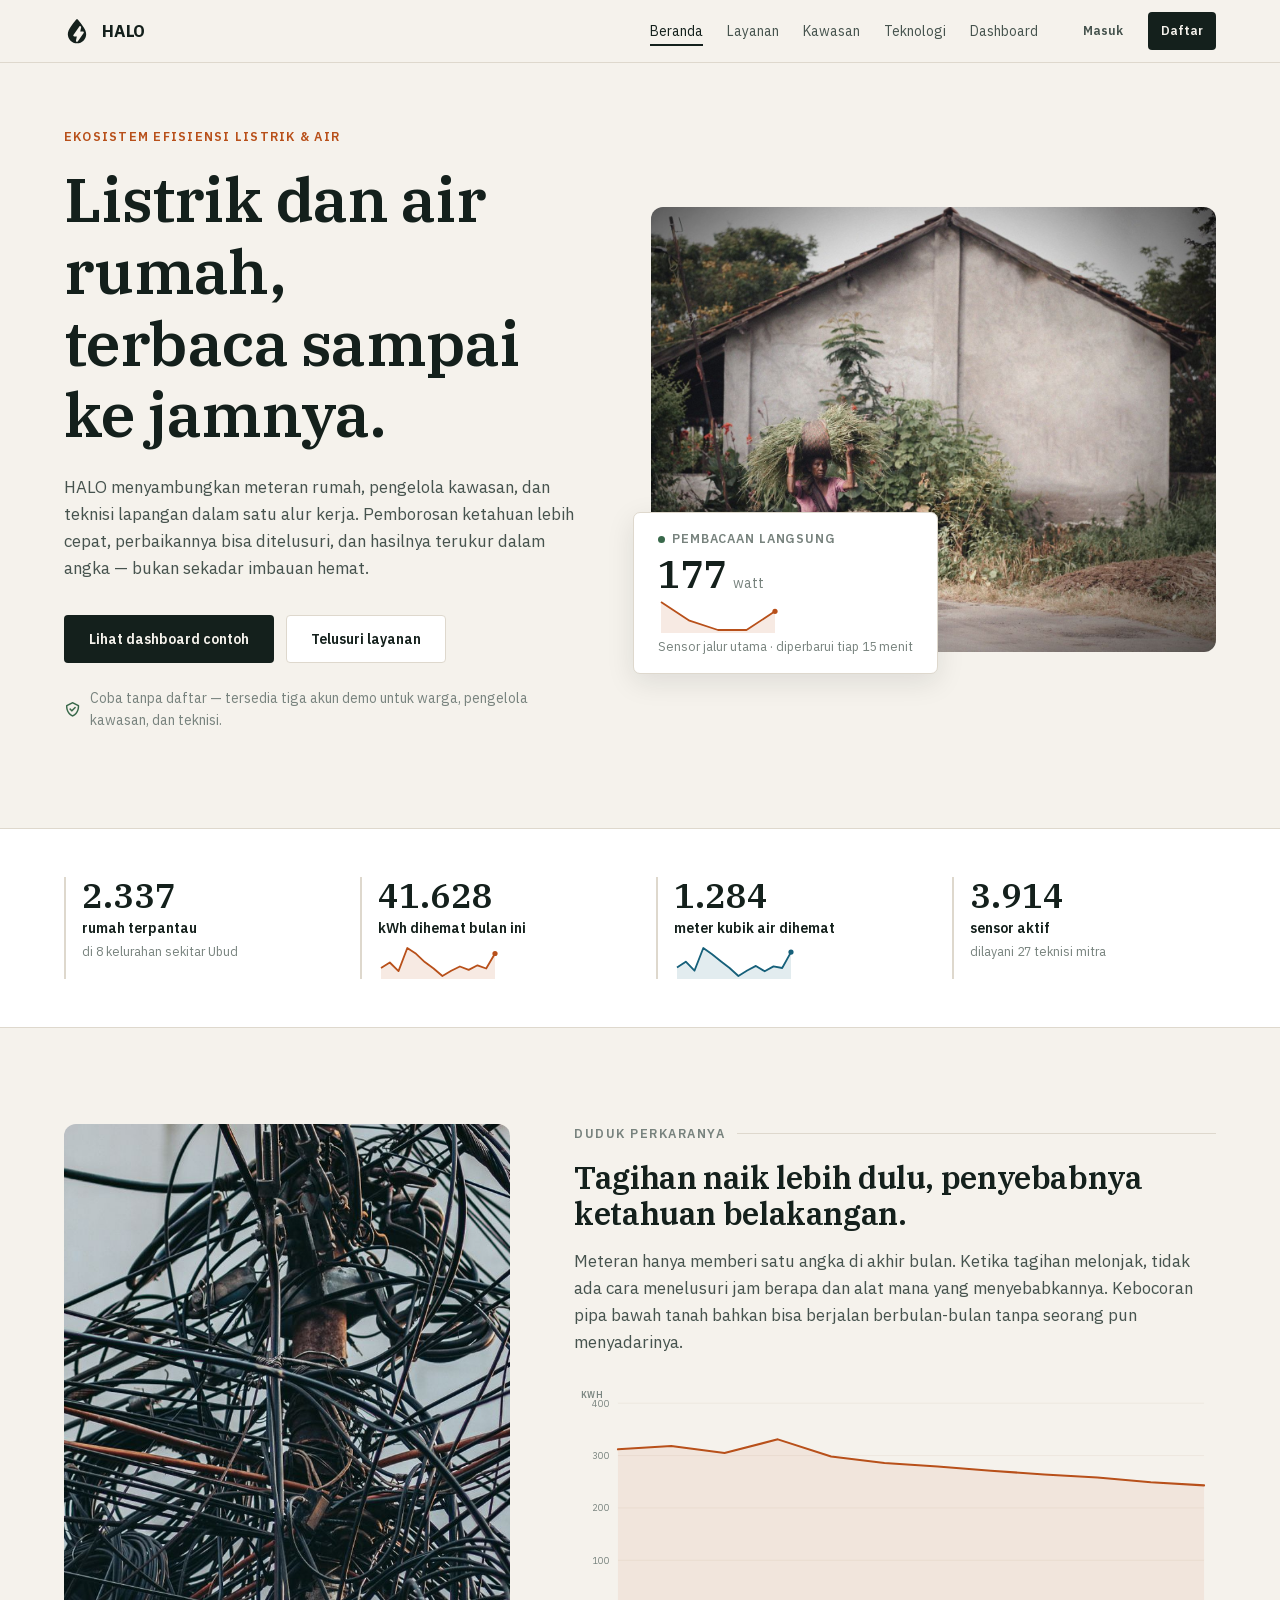
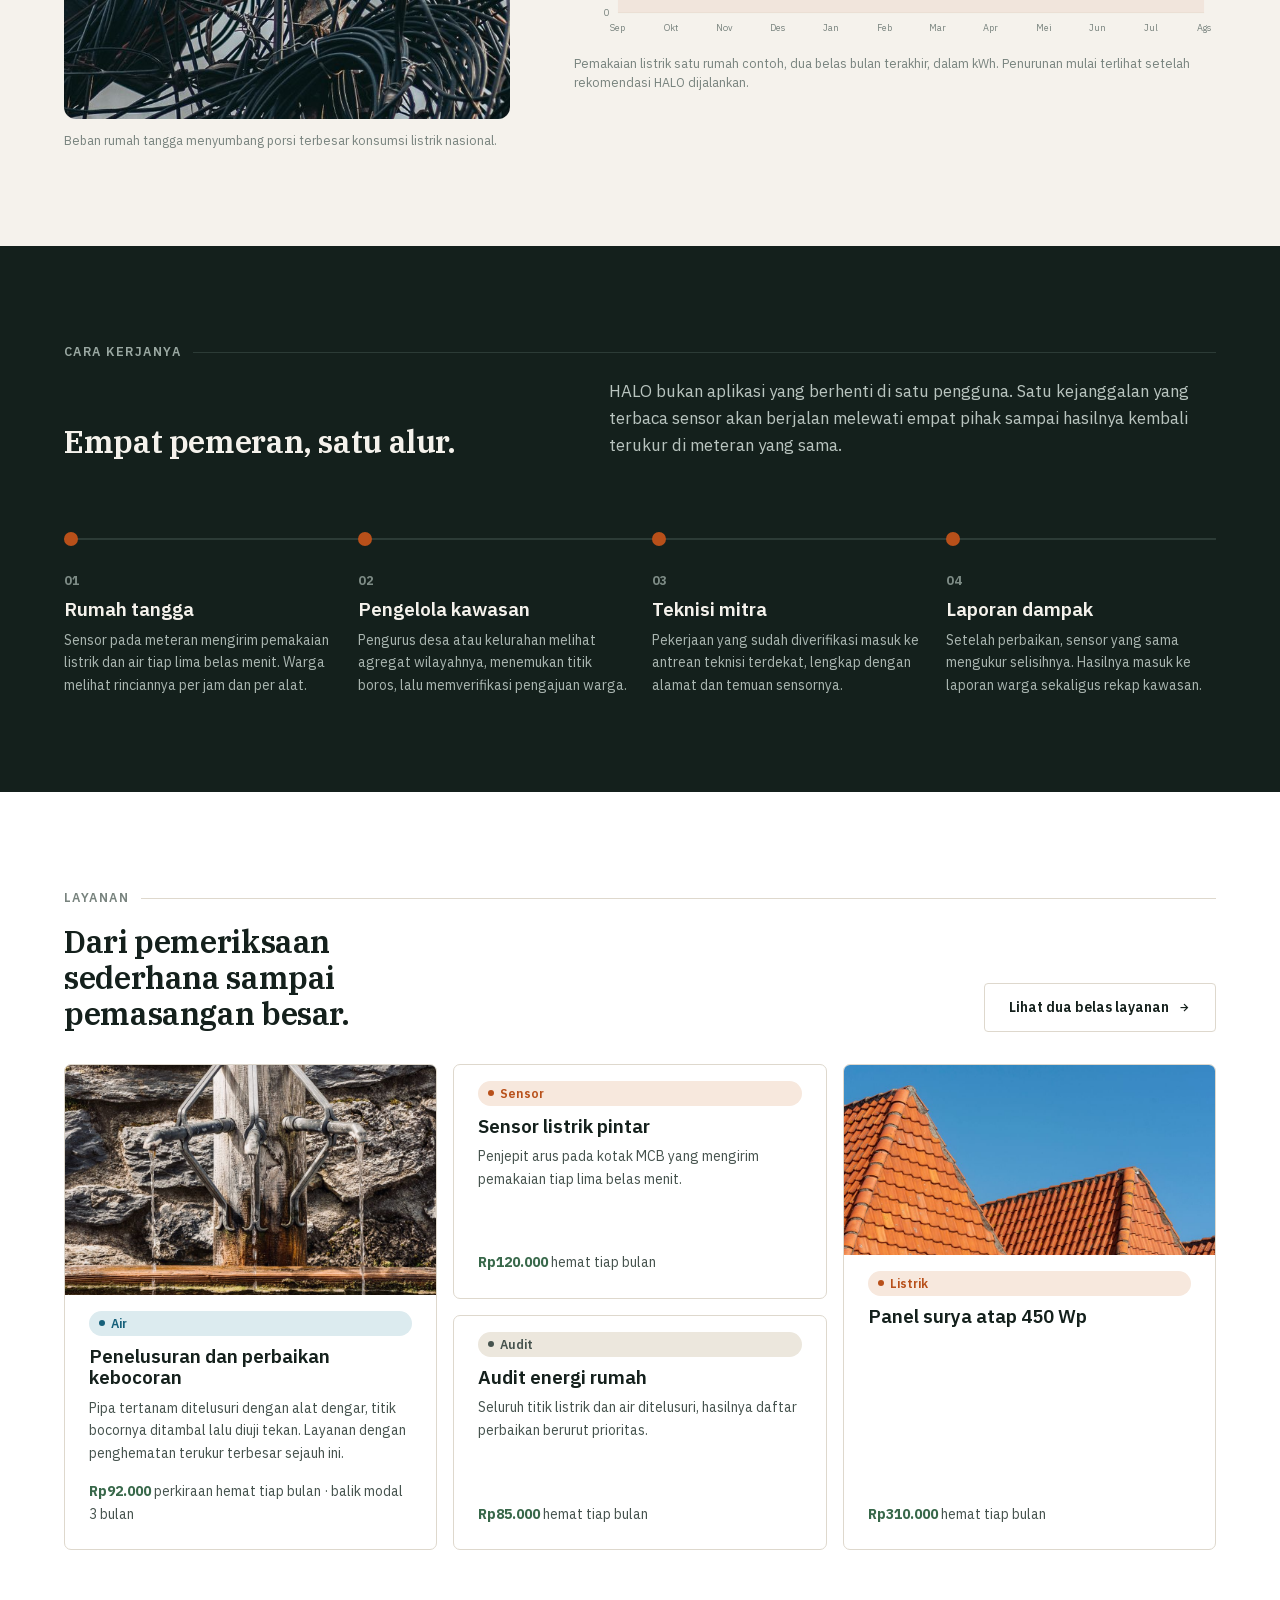
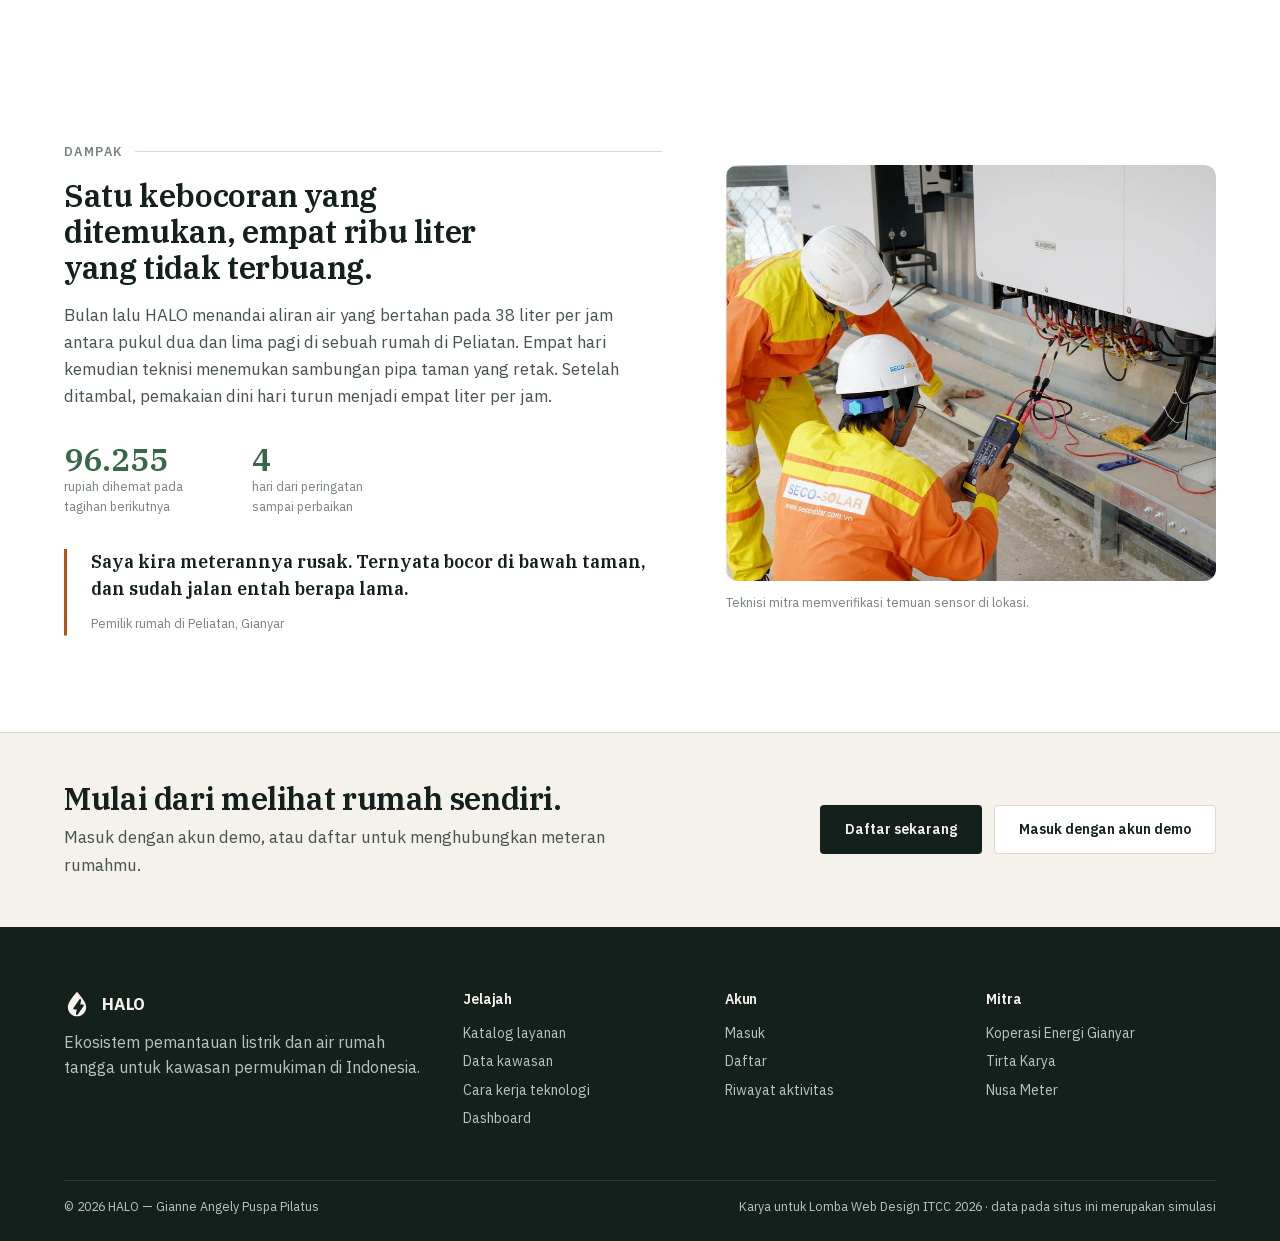
==== WD_MAHASISWA_Gianne Angely Puspa Pilatus_ITCC 2026/Gianne Angely Puspa Pilatus_Website/index.html @ 9132001e "HALO — situs lomba Web Design ITCC 2026 Delapan halaman: beranda, masuk/daftar, katalog layanan, det" ====
<!DOCTYPE html>
<html lang="id" class="tanpa-js">
<head>
<meta charset="UTF-8">
<meta name="viewport" content="width=device-width, initial-scale=1">
<title>HALO — Pemantauan listrik dan air rumah tangga</title>
<meta name="description" content="HALO menghubungkan meteran rumah, pengelola kawasan, dan teknisi lapangan dalam satu alur agar pemborosan listrik dan air ketahuan lebih cepat.">
<link rel="icon" href="assets/ill/favicon.svg" type="image/svg+xml">
<link rel="stylesheet" href="lib/boxicons/css/boxicons.min.css">
<link rel="stylesheet" href="css/style.css">
<link rel="stylesheet" href="css/beranda.css">
</head>
<body data-dalam="akar">

<div id="muat" aria-hidden="true">
  <svg viewBox="0 0 32 32" fill="none">
    <path class="garis" stroke="#14201c" stroke-width="1.4" fill="none"
      d="M16 1.6c.5 0 .9.2 1.2.6 2.3 2.8 4.8 5.9 6.7 8.9 1.9 2.9 3.4 6 3.4 8.9 0 6.2-5.1 11.2-11.3 11.2S4.7 26.2 4.7 20c0-2.9 1.5-6 3.4-8.9 1.9-3 4.4-6.1 6.7-8.9.3-.4.7-.6 1.2-.6Z"/>
  </svg>
</div>

<a class="lewati" href="#isi">Lompat ke isi</a>

<header class="bilah">
  <div class="wrap bilah-isi">
    <a class="merek" href="index.html">
      <svg viewBox="0 0 32 32" fill="none" aria-hidden="true"><path fill="currentColor" fill-rule="evenodd" clip-rule="evenodd" d="M16 1.6c.5 0 .9.2 1.2.6 2.3 2.8 4.8 5.9 6.7 8.9 1.9 2.9 3.4 6 3.4 8.9 0 6.2-5.1 11.2-11.3 11.2S4.7 26.2 4.7 20c0-2.9 1.5-6 3.4-8.9 1.9-3 4.4-6.1 6.7-8.9.3-.4.7-.6 1.2-.6Zm2.9 8.9-7.3 10.4c-.3.4-.3.9 0 1.3.2.4.6.6 1.1.6h3.1l-1.1 5.1c-.1.6.2 1.2.8 1.4.5.2 1.1 0 1.4-.5l7.3-10.4c.3-.4.3-.9 0-1.3-.2-.4-.6-.6-1.1-.6h-3.1l1.1-5.1c.1-.6-.2-1.2-.8-1.4-.5-.2-1.1 0-1.4.5Z"/></svg>
      HALO
    </a>
    <nav class="menu" id="menu" aria-label="Menu utama">
      <a href="index.html">Beranda</a>
      <a href="pages/layanan.html">Layanan</a>
      <a href="pages/kawasan.html">Kawasan</a>
      <a href="pages/teknologi.html">Teknologi</a>
      <a href="pages/dashboard.html">Dashboard</a>
    </nav>
    <div class="bilah-aksi" id="bilahAksi"></div>
    <button class="bilah-tombol" id="bilahTombol" aria-label="Buka menu" aria-expanded="false" aria-controls="menu"><i class="bx bx-menu"></i></button>
  </div>
</header>

<main id="isi">

  <!-- ============ Bagian pembuka ============ -->
  <section class="hero">
    <div class="wrap hero-kisi">
      <div class="hero-teks">
        <p class="hero-tanda">Ekosistem efisiensi listrik &amp; air</p>
        <h1>Listrik dan air rumah,<br>terbaca sampai ke jamnya.</h1>
        <p class="pengantar">
          HALO menyambungkan meteran rumah, pengelola kawasan, dan teknisi lapangan
          dalam satu alur kerja. Pemborosan ketahuan lebih cepat, perbaikannya bisa
          ditelusuri, dan hasilnya terukur dalam angka — bukan sekadar imbauan hemat.
        </p>
        <div class="hero-tombol">
          <a class="btn btn-utama" href="pages/dashboard.html">Lihat dashboard contoh</a>
          <a class="btn btn-garis" href="pages/layanan.html">Telusuri layanan</a>
        </div>
        <p class="hero-catatan">
          <i class="bx bx-check-shield"></i>
          Coba tanpa daftar — tersedia tiga akun demo untuk warga, pengelola kawasan, dan teknisi.
        </p>
      </div>

      <figure class="hero-gambar">
        <img src="assets/img/rumah-warga.jpg" width="1600" height="1100"
             alt="Seorang warga berjalan membawa rumput di depan rumah di pedesaan Indonesia">
        <figcaption class="meteran" id="kartuMeteran">
          <span class="meteran-tanda"><span class="titik"></span> Pembacaan langsung</span>
          <p class="meteran-angka"><strong id="wattKini">0</strong><span>watt</span></p>
          <div class="meteran-kilau" id="kilauMeteran"></div>
          <p class="meteran-kaki">Sensor jalur utama · diperbarui tiap 15 menit</p>
        </figcaption>
      </figure>
    </div>
  </section>

  <!-- ============ Angka ringkas platform ============ -->
  <section class="bagian-rapat putih angka-jalur">
    <div class="wrap">
      <ul class="angka-kisi" data-urut>
        <li>
          <p class="angka-besar tnum" data-hitung="2337">0</p>
          <p class="angka-nama">rumah terpantau</p>
          <p class="angka-sub">di 8 kelurahan sekitar Ubud</p>
        </li>
        <li>
          <p class="angka-besar tnum" data-hitung="41628">0</p>
          <p class="angka-nama">kWh dihemat bulan ini</p>
          <div class="angka-kilau" data-kilau="listrik"></div>
        </li>
        <li>
          <p class="angka-besar tnum" data-hitung="1284">0</p>
          <p class="angka-nama">meter kubik air dihemat</p>
          <div class="angka-kilau" data-kilau="air"></div>
        </li>
        <li>
          <p class="angka-besar tnum" data-hitung="3914">0</p>
          <p class="angka-nama">sensor aktif</p>
          <p class="angka-sub">dilayani 27 teknisi mitra</p>
        </li>
      </ul>
    </div>
  </section>

  <!-- ============ Duduk perkaranya ============ -->
  <section class="bagian" id="masalah">
    <div class="wrap masalah-kisi">
      <figure class="masalah-gambar" data-muncul="kiri">
        <img src="assets/img/kabel-listrik.jpg" width="1400" height="900"
             alt="Jalinan kabel listrik yang padat di atas jalan permukiman">
        <figcaption>Beban rumah tangga menyumbang porsi terbesar konsumsi listrik nasional.</figcaption>
      </figure>
      <div data-muncul="naik">
        <p class="judul-kecil">Duduk perkaranya</p>
        <h2>Tagihan naik lebih dulu, penyebabnya ketahuan belakangan.</h2>
        <p class="pengantar">
          Meteran hanya memberi satu angka di akhir bulan. Ketika tagihan melonjak,
          tidak ada cara menelusuri jam berapa dan alat mana yang menyebabkannya.
          Kebocoran pipa bawah tanah bahkan bisa berjalan berbulan-bulan tanpa
          seorang pun menyadarinya.
        </p>
        <div class="gr-wadah masalah-grafik">
          <div id="grafikBulanan"></div>
        </div>
        <p class="gr-keterangan">
          Pemakaian listrik satu rumah contoh, dua belas bulan terakhir, dalam kWh.
          Penurunan mulai terlihat setelah rekomendasi HALO dijalankan.
        </p>
      </div>
    </div>
  </section>

  <!-- ============ Alur empat pemeran ============ -->
  <section class="bagian gelap" id="alur">
    <div class="wrap">
      <p class="judul-kecil">Cara kerjanya</p>
      <div class="alur-kepala">
        <h2>Empat pemeran, satu alur.</h2>
        <p class="pengantar">
          HALO bukan aplikasi yang berhenti di satu pengguna. Satu kejanggalan yang
          terbaca sensor akan berjalan melewati empat pihak sampai hasilnya kembali
          terukur di meteran yang sama.
        </p>
      </div>
      <div class="alur-panggung" id="alurPanggung">
        <ol class="alur-daftar">
          <li data-alur="1">
            <span class="alur-nomor">01</span>
            <h3>Rumah tangga</h3>
            <p>Sensor pada meteran mengirim pemakaian listrik dan air tiap lima belas menit. Warga melihat rinciannya per jam dan per alat.</p>
          </li>
          <li data-alur="2">
            <span class="alur-nomor">02</span>
            <h3>Pengelola kawasan</h3>
            <p>Pengurus desa atau kelurahan melihat agregat wilayahnya, menemukan titik boros, lalu memverifikasi pengajuan warga.</p>
          </li>
          <li data-alur="3">
            <span class="alur-nomor">03</span>
            <h3>Teknisi mitra</h3>
            <p>Pekerjaan yang sudah diverifikasi masuk ke antrean teknisi terdekat, lengkap dengan alamat dan temuan sensornya.</p>
          </li>
          <li data-alur="4">
            <span class="alur-nomor">04</span>
            <h3>Laporan dampak</h3>
            <p>Setelah perbaikan, sensor yang sama mengukur selisihnya. Hasilnya masuk ke laporan warga sekaligus rekap kawasan.</p>
          </li>
        </ol>
      </div>
    </div>
  </section>

  <!-- ============ Layanan pilihan ============ -->
  <section class="bagian putih" id="layanan">
    <div class="wrap">
      <p class="judul-kecil">Layanan</p>
      <div class="layanan-kepala">
        <h2>Dari pemeriksaan sederhana sampai pemasangan besar.</h2>
        <a class="btn btn-garis" href="pages/layanan.html">Lihat dua belas layanan <i class="bx bx-right-arrow-alt"></i></a>
      </div>
      <div class="unggulan">

        <a class="ung ung-besar kartu-klik" href="pages/detail-layanan.html?id=kebocoran">
          <img src="assets/img/pipa-air.jpg" width="1000" height="750" alt="Sambungan pipa air tua di luar bangunan">
          <div class="ung-isi">
            <span class="pil pil-air">Air</span>
            <h3>Penelusuran dan perbaikan kebocoran</h3>
            <p>Pipa tertanam ditelusuri dengan alat dengar, titik bocornya ditambal lalu diuji tekan. Layanan dengan penghematan terukur terbesar sejauh ini.</p>
            <p class="ung-angka"><strong>Rp92.000</strong> perkiraan hemat tiap bulan · balik modal 3 bulan</p>
          </div>
        </a>

        <a class="ung kartu-klik" href="pages/detail-layanan.html?id=sensor-listrik">
          <div class="ung-isi">
            <span class="pil pil-listrik">Sensor</span>
            <h3>Sensor listrik pintar</h3>
            <p>Penjepit arus pada kotak MCB yang mengirim pemakaian tiap lima belas menit.</p>
            <p class="ung-angka"><strong>Rp120.000</strong> hemat tiap bulan</p>
          </div>
        </a>

        <a class="ung ung-gambar kartu-klik" href="pages/detail-layanan.html?id=surya-450">
          <img src="assets/img/panel-surya-atap.jpg" width="1000" height="750" alt="Panel surya terpasang di atap genteng rumah">
          <div class="ung-isi">
            <span class="pil pil-listrik">Listrik</span>
            <h3>Panel surya atap 450 Wp</h3>
            <p class="ung-angka"><strong>Rp310.000</strong> hemat tiap bulan</p>
          </div>
        </a>

        <a class="ung kartu-klik" href="pages/detail-layanan.html?id=audit-rumah">
          <div class="ung-isi">
            <span class="pil pil-netral">Audit</span>
            <h3>Audit energi rumah</h3>
            <p>Seluruh titik listrik dan air ditelusuri, hasilnya daftar perbaikan berurut prioritas.</p>
            <p class="ung-angka"><strong>Rp85.000</strong> hemat tiap bulan</p>
          </div>
        </a>

      </div>
    </div>
  </section>

  <!-- ============ Dampak nyata ============ -->
  <section class="bagian bukti">
    <div class="wrap bukti-kisi">
      <div data-muncul="naik">
        <p class="judul-kecil">Dampak</p>
        <h2>Satu kebocoran yang ditemukan, empat ribu liter yang tidak terbuang.</h2>
        <p class="pengantar">
          Bulan lalu HALO menandai aliran air yang bertahan pada 38 liter per jam
          antara pukul dua dan lima pagi di sebuah rumah di Peliatan. Empat hari
          kemudian teknisi menemukan sambungan pipa taman yang retak. Setelah ditambal,
          pemakaian dini hari turun menjadi empat liter per jam.
        </p>
        <ul class="bukti-angka">
          <li><strong class="tnum" data-hitung="97400" data-akhiran="">0</strong><span>rupiah dihemat pada tagihan berikutnya</span></li>
          <li><strong class="tnum" data-hitung="4">0</strong><span>hari dari peringatan sampai perbaikan</span></li>
        </ul>
        <blockquote class="kutipan">
          <p>Saya kira meterannya rusak. Ternyata bocor di bawah taman, dan sudah jalan entah berapa lama.</p>
          <cite>Pemilik rumah di Peliatan, Gianyar</cite>
        </blockquote>
      </div>
      <figure class="bukti-gambar" data-muncul="kanan">
        <img src="assets/img/teknisi-lapangan.jpg" width="1200" height="800"
             alt="Dua teknisi berseragam keselamatan memeriksa panel peralatan di lapangan">
        <figcaption>Teknisi mitra memverifikasi temuan sensor di lokasi.</figcaption>
      </figure>
    </div>
  </section>

  <!-- ============ Ajakan penutup ============ -->
  <section class="bagian-rapat tutup">
    <div class="wrap tutup-kisi">
      <div>
        <h2>Mulai dari melihat rumah sendiri.</h2>
        <p class="pengantar">Masuk dengan akun demo, atau daftar untuk menghubungkan meteran rumahmu.</p>
      </div>
      <div class="tutup-tombol">
        <a class="btn btn-utama" href="pages/masuk.html?tab=daftar">Daftar sekarang</a>
        <a class="btn btn-garis" href="pages/masuk.html">Masuk dengan akun demo</a>
      </div>
    </div>
  </section>

</main>

<footer class="kaki">
  <div class="wrap">
    <div class="kaki-kisi">
      <div>
        <div class="merek">
          <svg viewBox="0 0 32 32" fill="none" aria-hidden="true"><path fill="currentColor" fill-rule="evenodd" clip-rule="evenodd" d="M16 1.6c.5 0 .9.2 1.2.6 2.3 2.8 4.8 5.9 6.7 8.9 1.9 2.9 3.4 6 3.4 8.9 0 6.2-5.1 11.2-11.3 11.2S4.7 26.2 4.7 20c0-2.9 1.5-6 3.4-8.9 1.9-3 4.4-6.1 6.7-8.9.3-.4.7-.6 1.2-.6Zm2.9 8.9-7.3 10.4c-.3.4-.3.9 0 1.3.2.4.6.6 1.1.6h3.1l-1.1 5.1c-.1.6.2 1.2.8 1.4.5.2 1.1 0 1.4-.5l7.3-10.4c.3-.4.3-.9 0-1.3-.2-.4-.6-.6-1.1-.6h-3.1l1.1-5.1c.1-.6-.2-1.2-.8-1.4-.5-.2-1.1 0-1.4.5Z"/></svg>
          HALO
        </div>
        <p>Ekosistem pemantauan listrik dan air rumah tangga untuk kawasan permukiman di Indonesia.</p>
      </div>
      <div>
        <h4>Jelajah</h4>
        <a href="pages/layanan.html">Katalog layanan</a>
        <a href="pages/kawasan.html">Data kawasan</a>
        <a href="pages/teknologi.html">Cara kerja teknologi</a>
        <a href="pages/dashboard.html">Dashboard</a>
      </div>
      <div>
        <h4>Akun</h4>
        <a href="pages/masuk.html">Masuk</a>
        <a href="pages/masuk.html?tab=daftar">Daftar</a>
        <a href="pages/riwayat.html">Riwayat aktivitas</a>
      </div>
      <div>
        <h4>Mitra</h4>
        <a href="pages/layanan.html">Koperasi Energi Gianyar</a>
        <a href="pages/layanan.html">Tirta Karya</a>
        <a href="pages/layanan.html">Nusa Meter</a>
      </div>
    </div>
    <div class="kaki-bawah">
      <span>&copy; <span data-tahun>2026</span> HALO — Gianne Angely Puspa Pilatus</span>
      <span>Karya untuk Lomba Web Design ITCC 2026 · data pada situs ini merupakan simulasi</span>
    </div>
  </div>
</footer>

<script src="js/data.js"></script>
<script src="js/app.js"></script>
<script src="js/grafik.js"></script>
<script src="js/beranda.js"></script>
</body>
</html>
---- WD_MAHASISWA_Gianne Angely Puspa Pilatus_ITCC 2026/Gianne Angely Puspa Pilatus_Website/css/style.css ----
/* ============================================================
   HALO — Sistem desain inti
   Dipakai di semua halaman. Berkas CSS lain hanya menambah
   gaya khusus halamannya masing-masing.
   ============================================================ */

/* ---------- Huruf (disimpan lokal, tanpa CDN) ---------- */
@font-face {
  font-family: 'Plex Sans';
  src: url('../assets/fonts/IBMPlexSans-var.woff2') format('woff2');
  font-weight: 100 700;
  font-display: swap;
}
@font-face {
  font-family: 'Plex Serif';
  src: url('../assets/fonts/IBMPlexSerif-600.woff2') format('woff2');
  font-weight: 600;
  font-display: swap;
}

/* ---------- Nilai dasar ---------- */
:root {
  /* Warna. Semuanya datar — tidak ada gradasi di mana pun. */
  --ink:       #14201c;
  --ink-2:     #46534e;
  --ink-3:     #78837e;
  --paper:     #f5f2ec;
  --surface:   #ffffff;
  --line:      #ded8cd;
  --line-2:    #ece7dd;

  --listrik:   #b8501a;   /* oranye bakar — untuk listrik */
  --listrik-lo:#f7e8dd;
  --air:       #16607a;   /* biru laut dalam — untuk air */
  --air-lo:    #dcebef;
  --hemat:     #38684a;   /* hijau lumut — untuk penghematan */
  --hemat-lo:  #e2ebe3;
  --waspada:   #9d3419;   /* merah bata — untuk peringatan */
  --waspada-lo:#f8e3dd;

  /* Ukuran huruf, ikut lebar layar */
  --fs-display: clamp(2.35rem, 1.4rem + 3.4vw, 3.9rem);
  --fs-h1:      clamp(1.85rem, 1.3rem + 2.1vw, 2.75rem);
  --fs-h2:      clamp(1.4rem, 1.15rem + 1.1vw, 1.95rem);
  --fs-h3:      1.18rem;
  --fs-body:    1rem;
  --fs-sm:      0.875rem;
  --fs-xs:      0.78rem;

  /* Jarak, kelipatan 4 */
  --s1: 4px;  --s2: 8px;  --s3: 12px; --s4: 16px;
  --s5: 24px; --s6: 32px; --s7: 48px; --s8: 64px;
  --s9: 96px; --s10: 128px;

  /* Sudut sengaja kecil dan tidak seragam */
  --r-xs: 2px;
  --r-sm: 4px;
  --r-md: 7px;
  --r-lg: 12px;

  --wrap: 1200px;
  --wrap-narrow: 820px;

  --shadow-1: 0 1px 2px rgba(20,32,28,.06);
  --shadow-2: 0 2px 10px rgba(20,32,28,.07);
  --shadow-3: 0 8px 28px rgba(20,32,28,.10);

  --ease: cubic-bezier(.22,.61,.36,1);
}

/* ---------- Penyetelan ulang ---------- */
*, *::before, *::after { box-sizing: border-box; }
* { margin: 0; }
html { -webkit-text-size-adjust: 100%; scroll-behavior: smooth; }
body {
  font-family: 'Plex Sans', -apple-system, BlinkMacSystemFont, 'Segoe UI', Roboto, sans-serif;
  font-size: var(--fs-body);
  line-height: 1.6;
  color: var(--ink);
  background: var(--paper);
  -webkit-font-smoothing: antialiased;
}
img, svg, video { display: block; max-width: 100%; }
img { height: auto; }
button, input, select, textarea { font: inherit; color: inherit; }
button { cursor: pointer; background: none; border: none; }
a { color: inherit; text-decoration: none; }
ul, ol { list-style: none; padding: 0; }
table { border-collapse: collapse; width: 100%; }

h1, h2, h3, h4 { font-family: 'Plex Serif', Georgia, serif; font-weight: 600; line-height: 1.15; letter-spacing: -.012em; }
h1 { font-size: var(--fs-h1); }
h2 { font-size: var(--fs-h2); }
h3 { font-size: var(--fs-h3); font-family: 'Plex Sans', sans-serif; font-weight: 600; letter-spacing: 0; }

/* Angka sejajar rata — penting untuk tabel dan grafik */
.tnum, table td, table th, .angka { font-variant-numeric: tabular-nums; }

:focus-visible { outline: 2px solid var(--air); outline-offset: 2px; border-radius: var(--r-xs); }

.lewati {
  position: absolute; left: -9999px; top: 0; z-index: 200;
  background: var(--ink); color: var(--paper); padding: var(--s3) var(--s4);
}
.lewati:focus { left: var(--s4); top: var(--s4); }

/* ---------- Tata letak ---------- */
.wrap { width: 100%; max-width: var(--wrap); margin-inline: auto; padding-inline: var(--s5); }
.wrap-sempit { max-width: var(--wrap-narrow); }
.bagian { padding-block: var(--s9); }
.bagian-rapat { padding-block: var(--s7); }
.putih { background: var(--surface); }
.gelap { background: var(--ink); color: var(--paper); }
.gelap h1, .gelap h2, .gelap h3 { color: var(--paper); }

.judul-kecil {
  font-size: var(--fs-xs); font-weight: 600; letter-spacing: .12em;
  text-transform: uppercase; color: var(--ink-3);
  display: flex; align-items: center; gap: var(--s3); margin-bottom: var(--s4);
}
.judul-kecil::after { content: ''; height: 1px; flex: 1; background: var(--line); }
.gelap .judul-kecil { color: #9aa8a2; }
.gelap .judul-kecil::after { background: #2c3b36; }

.pengantar { font-size: 1.06rem; color: var(--ink-2); max-width: 62ch; }

/* ---------- Tombol ---------- */
.btn {
  display: inline-flex; align-items: center; justify-content: center; gap: var(--s2);
  padding: var(--s3) var(--s5); border-radius: var(--r-sm);
  font-weight: 600; font-size: var(--fs-sm);
  border: 1px solid transparent; white-space: nowrap;
  transition: transform .14s var(--ease), background-color .14s var(--ease), border-color .14s var(--ease), color .14s var(--ease);
}
.btn:hover { transform: translateY(-1px); }
.btn:active { transform: translateY(0); }
.btn-utama { background: var(--ink); color: var(--paper); }
.btn-utama:hover { background: #22322d; }
.btn-garis { border-color: var(--line); background: var(--surface); color: var(--ink); }
.btn-garis:hover { border-color: var(--ink); }
.btn-air { background: var(--air); color: #fff; }
.btn-air:hover { background: #124f66; }
.btn-polos { padding-inline: var(--s2); color: var(--ink-2); }
.btn-polos:hover { color: var(--ink); }
.btn-kecil { padding: var(--s2) var(--s3); font-size: var(--fs-xs); }
.btn[disabled] { opacity: .45; pointer-events: none; }

/* ---------- Label status ---------- */
.pil {
  display: inline-flex; align-items: center; gap: 6px;
  padding: 3px 10px; border-radius: 999px;
  font-size: var(--fs-xs); font-weight: 600; line-height: 1.5;
}
.pil-listrik { background: var(--listrik-lo); color: var(--listrik); }
.pil-air     { background: var(--air-lo);     color: var(--air); }
.pil-hemat   { background: var(--hemat-lo);   color: var(--hemat); }
.pil-waspada { background: var(--waspada-lo); color: var(--waspada); }
.pil-netral  { background: var(--line-2);     color: var(--ink-2); }
.pil::before { content: ''; width: 6px; height: 6px; border-radius: 50%; background: currentColor; }

/* ---------- Kartu ---------- */
.kartu {
  background: var(--surface); border: 1px solid var(--line);
  border-radius: var(--r-md); padding: var(--s5);
}
.kartu-klik { transition: transform .16s var(--ease), box-shadow .16s var(--ease), border-color .16s var(--ease); }
.kartu-klik:hover { transform: translateY(-3px); box-shadow: var(--shadow-3); border-color: #cfc7b9; }

/* ---------- Bilah navigasi ---------- */
.bilah {
  position: sticky; top: 0; z-index: 60;
  background: rgba(245,242,236,.92);
  border-bottom: 1px solid var(--line);
}
@supports (backdrop-filter: blur(6px)) { .bilah { backdrop-filter: saturate(1.4) blur(6px); } }
.bilah-isi { display: flex; align-items: center; gap: var(--s6); height: 62px; }
.merek { display: flex; align-items: center; gap: var(--s3); font-weight: 700; font-size: 1.05rem; letter-spacing: -.01em; }
.merek svg { width: 26px; height: 26px; }
.menu { display: flex; gap: var(--s5); margin-left: auto; }
.menu a { font-size: var(--fs-sm); color: var(--ink-2); position: relative; padding-block: 4px; }
.menu a::after {
  content: ''; position: absolute; left: 0; right: 0; bottom: 0; height: 2px;
  background: var(--ink); transform: scaleX(0); transform-origin: left;
  transition: transform .2s var(--ease);
}
.menu a:hover, .menu a[aria-current="page"] { color: var(--ink); }
.menu a:hover::after, .menu a[aria-current="page"]::after { transform: scaleX(1); }
.bilah-aksi { display: flex; align-items: center; gap: var(--s3); }
.bilah-tombol { display: none; font-size: 1.5rem; line-height: 1; color: var(--ink); }
.akun { display: flex; align-items: center; gap: var(--s2); font-size: var(--fs-sm); }
.akun-inisial {
  width: 30px; height: 30px; border-radius: 50%; background: var(--ink); color: var(--paper);
  display: grid; place-items: center; font-size: var(--fs-xs); font-weight: 700;
}

/* ---------- Kaki halaman ---------- */
.kaki { background: var(--ink); color: #b9c4bf; padding-block: var(--s8) var(--s5); }
.kaki-kisi { display: grid; grid-template-columns: 1.6fr 1fr 1fr 1fr; gap: var(--s6); }
.kaki h4 { color: var(--paper); font-size: var(--fs-sm); font-family: 'Plex Sans', sans-serif; margin-bottom: var(--s3); }
.kaki a { display: block; font-size: var(--fs-sm); padding-block: 3px; color: #b9c4bf; transition: color .15s var(--ease); }
.kaki a:hover { color: #fff; }
.kaki .merek { color: var(--paper); margin-bottom: var(--s3); }
.kaki-bawah {
  margin-top: var(--s7); padding-top: var(--s4); border-top: 1px solid #2a3934;
  font-size: var(--fs-xs); display: flex; justify-content: space-between; gap: var(--s4); flex-wrap: wrap;
}

/* ---------- Formulir ---------- */
.kolom { margin-bottom: var(--s4); }
.kolom > label { display: block; font-size: var(--fs-sm); font-weight: 600; margin-bottom: 6px; }
.kolom .bantu { font-weight: 400; color: var(--ink-3); }
.masukan {
  width: 100%; padding: 11px var(--s3);
  border: 1px solid var(--line); border-radius: var(--r-sm);
  background: var(--surface); transition: border-color .15s var(--ease), box-shadow .15s var(--ease);
}
.masukan::placeholder { color: #a8b0ac; }
.masukan:focus { outline: none; border-color: var(--air); box-shadow: 0 0 0 3px var(--air-lo); }
.kolom.salah .masukan { border-color: var(--waspada); }
.pesan-salah { display: none; font-size: var(--fs-xs); color: var(--waspada); margin-top: 5px; }
.kolom.salah .pesan-salah { display: block; }
.kolom.benar .masukan { border-color: var(--hemat); }

/* ---------- Keadaan kosong ---------- */
.kosong { text-align: center; padding: var(--s8) var(--s5); color: var(--ink-2); }
.kosong svg { width: 116px; height: auto; margin: 0 auto var(--s4); }
.kosong h3 { margin-bottom: var(--s2); color: var(--ink); }

/* ---------- Pemberitahuan singkat ---------- */
.toast-rak { position: fixed; left: 50%; bottom: var(--s5); transform: translateX(-50%); z-index: 200; display: grid; gap: var(--s2); }
.toast {
  background: var(--ink); color: var(--paper); padding: var(--s3) var(--s5);
  border-radius: var(--r-sm); font-size: var(--fs-sm); box-shadow: var(--shadow-3);
  display: flex; align-items: center; gap: var(--s2);
}

/* ---------- Layar muat ---------- */
#muat {
  position: fixed; inset: 0; z-index: 300; background: var(--paper);
  display: grid; place-items: center;
  transition: opacity .45s var(--ease), visibility .45s var(--ease);
}
#muat.pergi { opacity: 0; visibility: hidden; }
#muat svg { width: 62px; height: 62px; }
#muat .garis { stroke-dasharray: 240; stroke-dashoffset: 240; animation: gambar 1s var(--ease) forwards; }
@keyframes gambar { to { stroke-dashoffset: 0; } }

/* ---------- Muncul saat digulir ---------- */
[data-muncul] { opacity: 0; }
.tanpa-js [data-muncul], .diam [data-muncul] { opacity: 1 !important; transform: none !important; clip-path: none !important; }

/* ---------- Responsif ---------- */
@media (max-width: 900px) {
  .kaki-kisi { grid-template-columns: 1fr 1fr; gap: var(--s5); }
}
@media (max-width: 760px) {
  .bilah-tombol { display: block; }
  .menu {
    position: fixed; inset: 62px 0 auto 0; background: var(--surface);
    border-bottom: 1px solid var(--line); flex-direction: column; gap: 0;
    padding: var(--s3) var(--s5) var(--s5); display: none; box-shadow: var(--shadow-2);
  }
  .menu.buka { display: flex; }
  .menu a { padding-block: var(--s3); border-bottom: 1px solid var(--line-2); }
  .menu a::after { display: none; }
  .bilah-aksi { margin-left: auto; }
  .bagian { padding-block: var(--s7); }
  .wrap { padding-inline: var(--s4); }
}
@media (max-width: 520px) {
  .kaki-kisi { grid-template-columns: 1fr; }
  .btn { padding: var(--s3) var(--s4); }
}

/* ---------- Hormati pengguna yang mematikan animasi ---------- */
@media (prefers-reduced-motion: reduce) {
  html { scroll-behavior: auto; }
  *, *::before, *::after {
    animation-duration: .01ms !important; animation-iteration-count: 1 !important;
    transition-duration: .01ms !important;
  }
  [data-muncul] { opacity: 1 !important; transform: none !important; }
}

/* ---------- Cetak ---------- */
@media print {
  .bilah, .kaki, .toast-rak, #muat, .btn { display: none !important; }
  body { background: #fff; }
  .kartu { break-inside: avoid; border-color: #ccc; }
}

/* ============================================================
   Gerakan muncul saat digulir
   Setiap ragam dipakai untuk jenis bagian yang berbeda supaya
   halaman tidak terasa memakai satu efek yang sama terus-menerus.
   ============================================================ */
[data-muncul="naik"]   { transform: translateY(20px); }
[data-muncul="kiri"]   { transform: translateX(-26px); }
[data-muncul="kanan"]  { transform: translateX(26px); }
[data-muncul="topeng"] { clip-path: inset(0 100% 0 0); opacity: 1; }
[data-muncul="lebar"]  { transform: scaleX(0); transform-origin: left; opacity: 1; }
[data-muncul].tampil {
  opacity: 1; transform: none; clip-path: inset(0 0 0 0);
  transition: opacity .62s var(--ease), transform .62s var(--ease), clip-path .72s var(--ease);
}
[data-urut] > * { opacity: 0; transform: translateY(16px); }
[data-urut].tampil > * {
  opacity: 1; transform: none;
  transition: opacity .5s var(--ease), transform .5s var(--ease);
}

/* ============================================================
   Grafik — semuanya SVG buatan sendiri (lihat js/grafik.js)
   ============================================================ */
.gr { width: 100%; height: auto; display: block; overflow: visible; }
.gr-wadah { position: relative; }
.gr-bantu { stroke: var(--line-2); stroke-width: 1; }
.gr-sumbu {
  font-size: 11px; fill: var(--ink-3);
  font-family: 'Plex Sans', sans-serif; font-variant-numeric: tabular-nums;
}
.gr-satuan {
  font-size: 10px; fill: var(--ink-3); font-weight: 600;
  letter-spacing: .08em; text-transform: uppercase; font-family: 'Plex Sans', sans-serif;
}
.gr-batang, .gr-sel { transition: fill-opacity .15s var(--ease), opacity .15s var(--ease); }
.gr-batang:hover, .gr-sel:hover { opacity: .78; }
.gr-penanda { transition: opacity .12s var(--ease); pointer-events: none; }

.gr-tip {
  position: absolute; z-index: 5; pointer-events: none;
  transform: translate(-50%, -118%); opacity: 0;
  background: var(--ink); color: var(--paper);
  padding: 7px 11px; border-radius: var(--r-sm);
  font-size: var(--fs-xs); line-height: 1.5; white-space: nowrap;
  box-shadow: var(--shadow-2); transition: opacity .13s var(--ease);
}
.gr-tip.nyala { opacity: 1; }
.gr-tip strong { display: block; font-weight: 600; margin-bottom: 2px; }
.gr-tip-baris { display: flex; align-items: center; gap: 6px; font-variant-numeric: tabular-nums; }
.gr-tip-baris i { width: 8px; height: 8px; border-radius: 2px; flex: none; }

.gr-cincin { max-width: 180px; margin-inline: auto; }
.gr-cincin-angka {
  font-family: 'Plex Serif', Georgia, serif; font-size: 40px; font-weight: 600;
  fill: var(--ink); font-variant-numeric: tabular-nums;
}
.gr-cincin-label { font-size: 11px; fill: var(--ink-3); font-family: 'Plex Sans', sans-serif; }

.gr-kilau { width: 120px; height: 34px; }

.gr-datar { display: grid; gap: var(--s4); }
.gr-datar-atas { display: flex; justify-content: space-between; align-items: baseline; gap: var(--s3); }
.gr-datar-nama { font-size: var(--fs-sm); font-weight: 600; }
.gr-datar-nilai { font-size: var(--fs-sm); color: var(--ink-2); }
.gr-datar-alur { height: 8px; background: var(--line-2); border-radius: 999px; overflow: hidden; margin-top: 5px; }
.gr-datar-isi {
  display: block; height: 100%; width: 0; border-radius: 999px;
  transition: width .8s cubic-bezier(.22,.61,.36,1);
}
.gr-datar-catatan { font-size: var(--fs-xs); color: var(--ink-3); margin-top: 5px; }

/* Legenda dipakai bersama oleh beberapa grafik */
.gr-legenda { display: flex; flex-wrap: wrap; gap: var(--s4); font-size: var(--fs-xs); color: var(--ink-2); }
.gr-legenda span { display: inline-flex; align-items: center; gap: 6px; }
.gr-legenda i { width: 10px; height: 3px; border-radius: 2px; }

@media (max-width: 620px) {
  .gr-sumbu { font-size: 13px; }
  .gr-satuan { font-size: 12px; }
}
---- WD_MAHASISWA_Gianne Angely Puspa Pilatus_ITCC 2026/Gianne Angely Puspa Pilatus_Website/css/beranda.css ----
/* ============================================================
   HALO — gaya khusus halaman Beranda
   ============================================================ */

/* ---------- Bagian pembuka ---------- */
.hero { padding-block: var(--s8) var(--s9); overflow: hidden; }
.hero-kisi {
  display: grid; grid-template-columns: minmax(0, 1fr) minmax(0, 1.08fr);
  gap: var(--s8); align-items: center;
}
.hero-tanda {
  font-size: var(--fs-xs); font-weight: 600; letter-spacing: .1em;
  text-transform: uppercase; color: var(--listrik); margin-bottom: var(--s4);
}
.hero-teks h1 { font-size: var(--fs-display); margin-bottom: var(--s5); }
.hero-teks .pengantar { margin-bottom: var(--s6); }
.hero-tombol { display: flex; flex-wrap: wrap; gap: var(--s3); margin-bottom: var(--s5); }
.hero-catatan {
  display: flex; align-items: center; gap: var(--s2);
  font-size: var(--fs-sm); color: var(--ink-3);
}
.hero-catatan i { font-size: 1.1rem; color: var(--hemat); }

.hero-gambar { position: relative; }
.hero-gambar img {
  width: 100%; aspect-ratio: 4 / 3.15; object-fit: cover;
  border-radius: var(--r-lg);
}
/* Kartu pembacaan yang menumpang di sudut kiri bawah foto */
.meteran {
  position: absolute; left: -18px; bottom: -22px;
  background: var(--surface); border: 1px solid var(--line);
  border-radius: var(--r-md); padding: var(--s4) var(--s5);
  box-shadow: var(--shadow-3); min-width: 216px;
}
.meteran-tanda {
  display: flex; align-items: center; gap: 7px;
  font-size: var(--fs-xs); font-weight: 600; color: var(--ink-3);
  text-transform: uppercase; letter-spacing: .07em;
}
.meteran-tanda .titik {
  width: 7px; height: 7px; border-radius: 50%; background: var(--hemat);
  animation: denyut 2.4s ease-in-out infinite;
}
@keyframes denyut { 0%, 100% { opacity: 1; } 50% { opacity: .25; } }
.meteran-angka { display: flex; align-items: baseline; gap: 6px; margin: 6px 0 2px; }
.meteran-angka strong {
  font-family: 'Plex Serif', Georgia, serif; font-size: 2.4rem;
  font-variant-numeric: tabular-nums; line-height: 1;
}
.meteran-angka span { font-size: var(--fs-sm); color: var(--ink-3); }
.meteran-kilau { height: 34px; margin-block: 4px; }
.meteran-kaki { font-size: var(--fs-xs); color: var(--ink-3); }

/* ---------- Angka ringkas ---------- */
.angka-jalur { border-block: 1px solid var(--line); }
.angka-kisi { display: grid; grid-template-columns: repeat(4, 1fr); gap: var(--s6); }
.angka-kisi li { border-left: 2px solid var(--line); padding-left: var(--s4); }
.angka-besar {
  font-family: 'Plex Serif', Georgia, serif; font-size: 2.15rem;
  line-height: 1.1; margin-bottom: 2px;
}
.angka-nama { font-size: var(--fs-sm); font-weight: 600; }
.angka-sub { font-size: var(--fs-xs); color: var(--ink-3); margin-top: 3px; }
.angka-kilau { margin-top: 6px; height: 34px; }

/* ---------- Duduk perkaranya ---------- */
.masalah-kisi {
  display: grid; grid-template-columns: minmax(0, .82fr) minmax(0, 1.18fr);
  gap: var(--s8); align-items: start;
}
.masalah-gambar img {
  width: 100%; aspect-ratio: 3 / 4; object-fit: cover; border-radius: var(--r-lg);
}
.masalah-gambar figcaption,
.bukti-gambar figcaption,
.gr-keterangan {
  font-size: var(--fs-xs); color: var(--ink-3); margin-top: var(--s3); line-height: 1.55;
}
.masalah-kisi h2 { margin-bottom: var(--s4); }
.masalah-grafik { margin-top: var(--s6); }

/* ---------- Alur empat pemeran ---------- */
.alur-kepala { display: grid; grid-template-columns: minmax(0, .9fr) minmax(0, 1.1fr); gap: var(--s7); align-items: end; margin-bottom: var(--s8); }
.gelap .pengantar { color: #b9c4bf; }
.alur-panggung { position: relative; }
.alur-daftar { display: grid; grid-template-columns: repeat(4, 1fr); gap: var(--s5); position: relative; }
/* Garis penghubung yang memanjang sendiri saat bagian ini terlihat */
.alur-daftar::before {
  content: ''; position: absolute; left: 0; right: 0; top: 15px; height: 2px;
  background: #2c3b36; transform: scaleX(0); transform-origin: left;
  transition: transform 1s var(--ease);
}
.alur-panggung.jalan .alur-daftar::before { transform: scaleX(1); }
.alur-daftar li { position: relative; padding-top: var(--s7); opacity: .25; transition: opacity .5s var(--ease); }
.alur-daftar li::before {
  content: ''; position: absolute; left: 0; top: 9px;
  width: 14px; height: 14px; border-radius: 50%;
  background: var(--ink); border: 2px solid #2c3b36;
  transition: border-color .4s var(--ease), background-color .4s var(--ease);
}
.alur-daftar li.nyala { opacity: 1; }
.alur-daftar li.nyala::before { background: var(--listrik); border-color: var(--listrik); }
.alur-nomor {
  display: block; font-size: var(--fs-xs); font-weight: 700;
  letter-spacing: .12em; color: #7d8b85; margin-bottom: var(--s2);
}
.alur-daftar h3 { color: var(--paper); margin-bottom: var(--s2); }
.alur-daftar p { font-size: var(--fs-sm); color: #a9b5b0; }

/* ---------- Layanan pilihan ---------- */
.layanan-kepala {
  display: flex; justify-content: space-between; align-items: flex-end;
  gap: var(--s5); margin-bottom: var(--s6); flex-wrap: wrap;
}
.layanan-kepala h2 { max-width: 20ch; }
/* Ukuran kartu sengaja tidak seragam supaya tidak terbaca sebagai kisi tiga kolom biasa */
.unggulan {
  display: grid; grid-template-columns: repeat(3, 1fr);
  grid-template-areas: 'besar sedang gambar' 'besar kecil gambar';
  gap: var(--s4);
}
.ung {
  display: flex; flex-direction: column; overflow: hidden;
  background: var(--surface); border: 1px solid var(--line); border-radius: var(--r-md);
  transition: transform .16s var(--ease), box-shadow .16s var(--ease), border-color .16s var(--ease);
}
.ung:hover { transform: translateY(-3px); box-shadow: var(--shadow-3); border-color: #cfc7b9; }
.ung-besar  { grid-area: besar; }
.ung-gambar { grid-area: gambar; }
.ung:nth-of-type(2) { grid-area: sedang; }
.ung:nth-of-type(4) { grid-area: kecil; }
.ung img { width: 100%; height: 190px; object-fit: cover; }
.ung-besar img { height: 230px; }
.ung-isi { padding: var(--s4) var(--s5) var(--s5); display: flex; flex-direction: column; gap: var(--s2); flex: 1; }
.ung h3 { margin-top: 2px; }
.ung p { font-size: var(--fs-sm); color: var(--ink-2); }
.ung-angka { margin-top: auto; padding-top: var(--s2); font-size: var(--fs-sm); color: var(--ink-3); }
.ung-angka strong { color: var(--hemat); font-variant-numeric: tabular-nums; }

/* ---------- Dampak nyata ---------- */
.bukti { background: var(--surface); }
.bukti-kisi { display: grid; grid-template-columns: minmax(0, 1.1fr) minmax(0, .9fr); gap: var(--s8); align-items: center; }
.bukti-kisi h2 { margin-bottom: var(--s4); max-width: 22ch; }
.bukti-angka { display: flex; gap: var(--s7); margin: var(--s6) 0; flex-wrap: wrap; }
.bukti-angka li { display: grid; }
.bukti-angka strong {
  font-family: 'Plex Serif', Georgia, serif; font-size: 2rem; line-height: 1.1; color: var(--hemat);
}
.bukti-angka span { font-size: var(--fs-xs); color: var(--ink-3); max-width: 20ch; }
.kutipan { border-left: 3px solid var(--listrik); padding-left: var(--s5); }
.kutipan p { font-family: 'Plex Serif', Georgia, serif; font-size: 1.1rem; line-height: 1.5; margin-bottom: var(--s2); }
.kutipan cite { font-style: normal; font-size: var(--fs-xs); color: var(--ink-3); }
.bukti-gambar img { width: 100%; aspect-ratio: 4 / 3.4; object-fit: cover; border-radius: var(--r-lg); }

/* ---------- Ajakan penutup ---------- */
.tutup { border-top: 1px solid var(--line); }
.tutup-kisi { display: flex; justify-content: space-between; align-items: center; gap: var(--s6); flex-wrap: wrap; }
.tutup-kisi h2 { margin-bottom: var(--s2); }
.tutup-tombol { display: flex; gap: var(--s3); flex-wrap: wrap; }

/* ---------- Penyesuaian layar ---------- */
@media (max-width: 1040px) {
  .hero-kisi, .masalah-kisi, .bukti-kisi, .alur-kepala { grid-template-columns: 1fr; gap: var(--s7); }
  .masalah-gambar img { aspect-ratio: 16 / 9; }
  .bukti-gambar { order: -1; }
  .alur-daftar { grid-template-columns: repeat(2, 1fr); gap: var(--s6); }
  .alur-daftar::before { display: none; }
  .unggulan { grid-template-columns: repeat(2, 1fr); grid-template-areas: 'besar besar' 'sedang gambar' 'kecil gambar'; }
}
@media (max-width: 760px) {
  .angka-kisi { grid-template-columns: repeat(2, 1fr); gap: var(--s5); }
  .hero { padding-block: var(--s6) var(--s8); }
  .hero-gambar img { aspect-ratio: 4 / 3; }
  .meteran { left: 0; right: 0; bottom: -16px; min-width: 0; }
}
@media (max-width: 560px) {
  .alur-daftar { grid-template-columns: 1fr; }
  .unggulan { grid-template-columns: 1fr; grid-template-areas: 'besar' 'sedang' 'gambar' 'kecil'; }
  .angka-kisi { grid-template-columns: 1fr; }
  .bukti-angka { gap: var(--s5); }
}
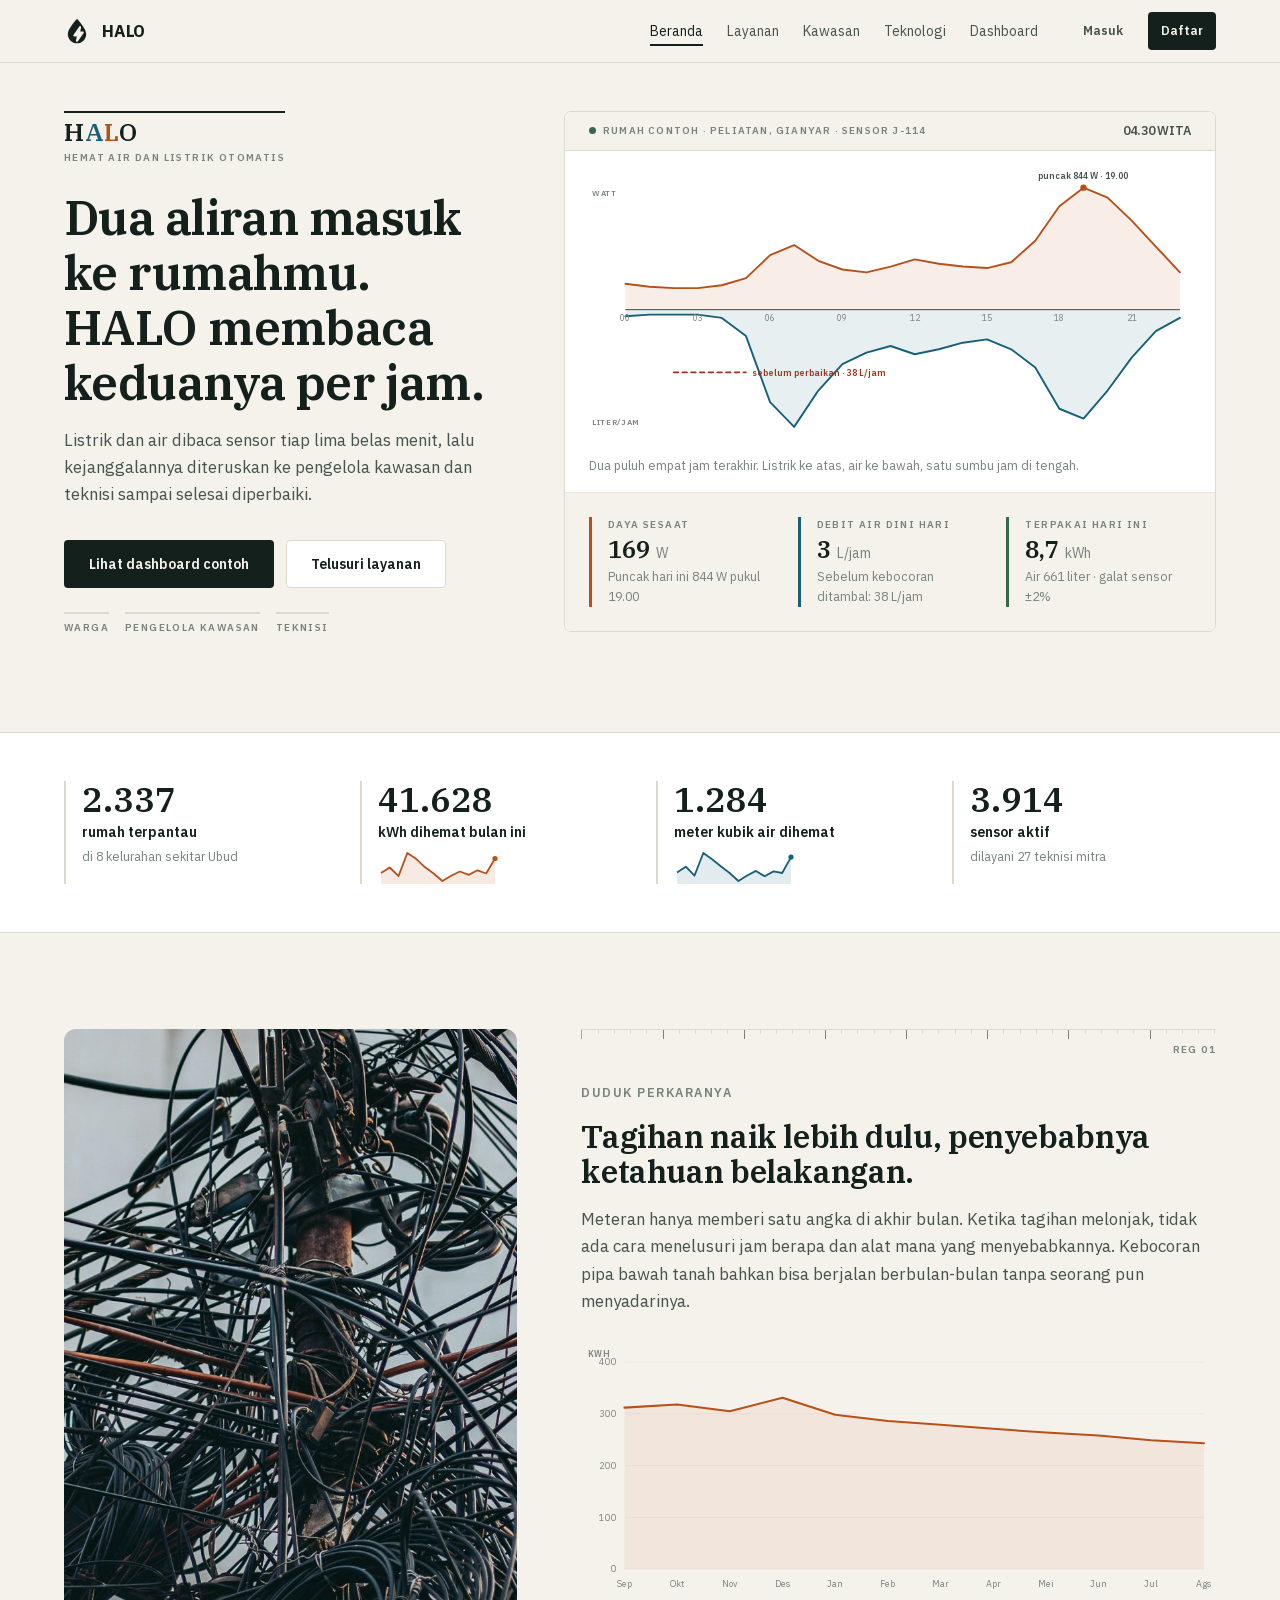
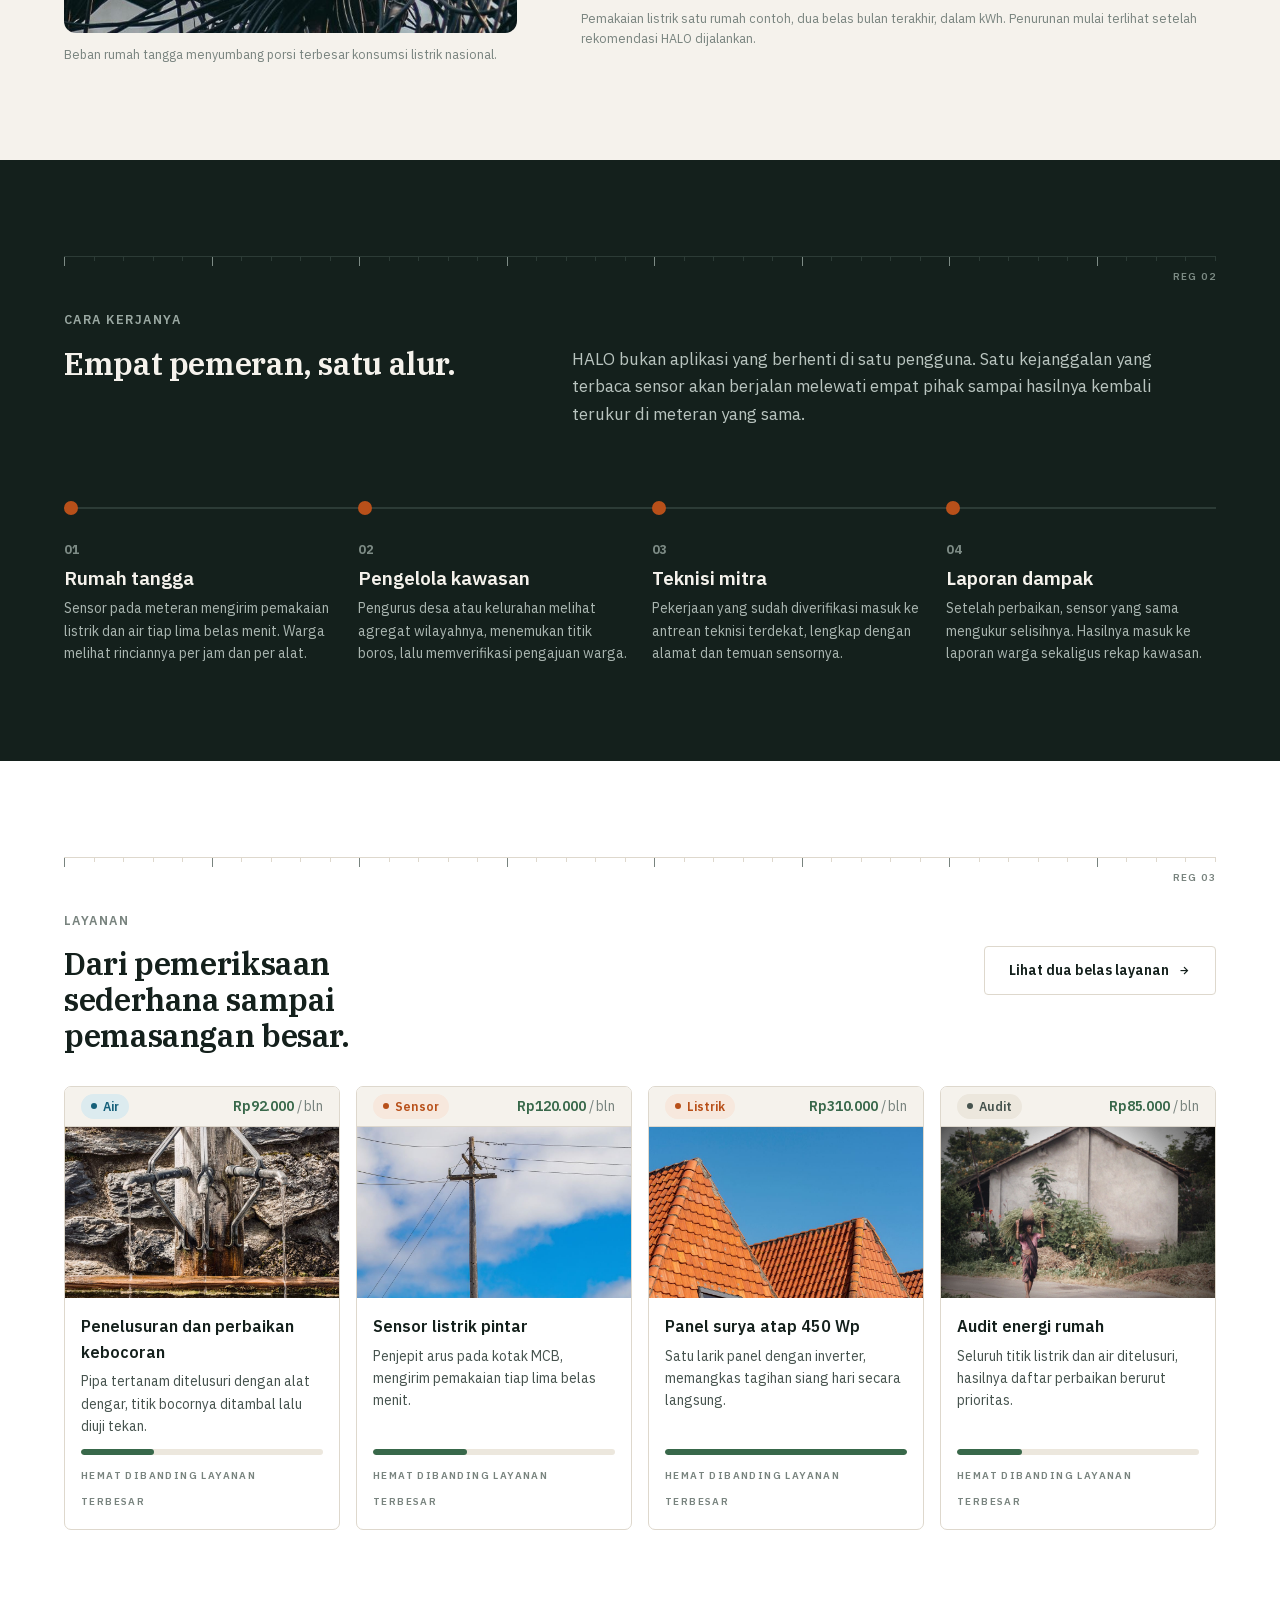
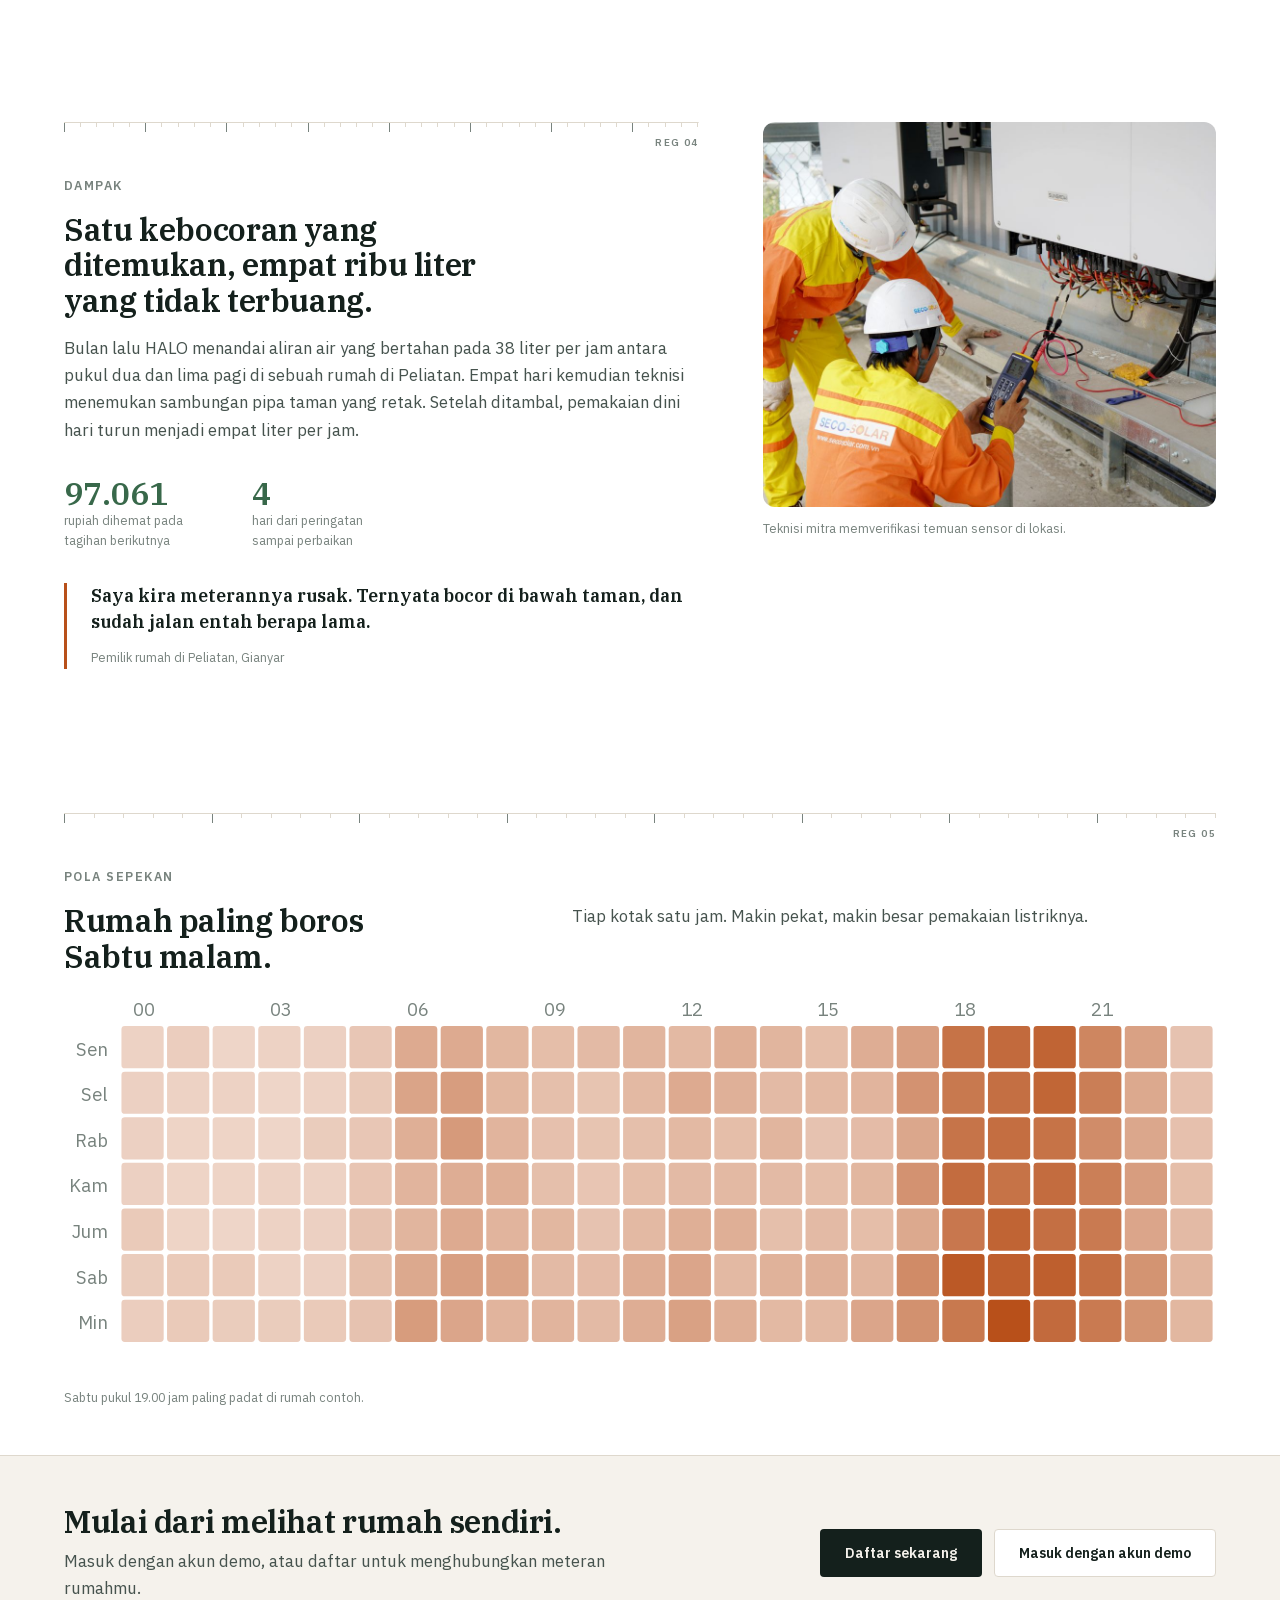
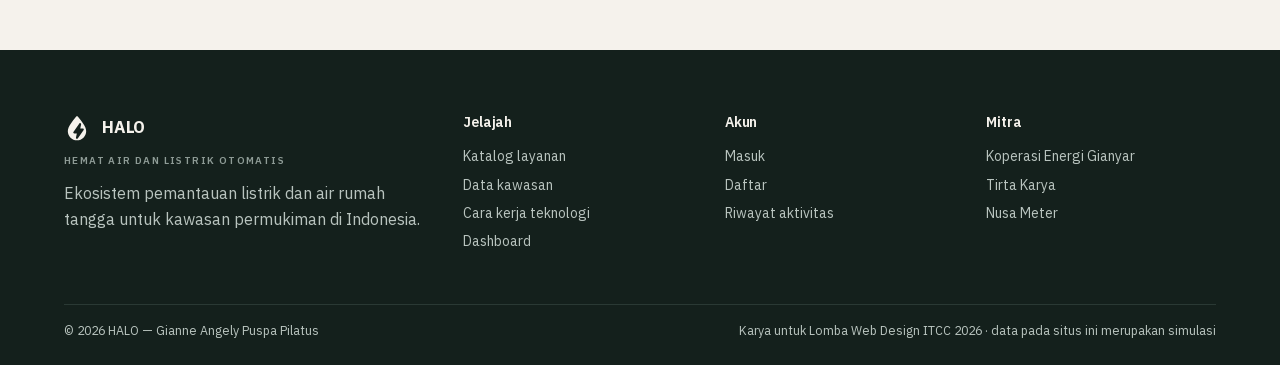
==== commit 1e18d159: "Rombak arah desain: situs berlaku sebagai alat ukur - Hero diganti kartu alat ukur berisi grafik cer" ====
--- a/WD_MAHASISWA_Gianne Angely Puspa Pilatus_ITCC 2026/Gianne Angely Puspa Pilatus_Website/index.html
+++ b/WD_MAHASISWA_Gianne Angely Puspa Pilatus_ITCC 2026/Gianne Angely Puspa Pilatus_Website/index.html
@@ -3,8 +3,8 @@
 <head>
 <meta charset="UTF-8">
 <meta name="viewport" content="width=device-width, initial-scale=1">
-<title>HALO — Pemantauan listrik dan air rumah tangga</title>
-<meta name="description" content="HALO menghubungkan meteran rumah, pengelola kawasan, dan teknisi lapangan dalam satu alur agar pemborosan listrik dan air ketahuan lebih cepat.">
+<title>HALO — Hemat Air dan Listrik Otomatis</title>
+<meta name="description" content="HALO — Hemat Air dan Listrik Otomatis. Sensor membaca listrik dan air rumah tiap lima belas menit, kejanggalannya diteruskan ke pengelola kawasan dan teknisi sampai selesai diperbaiki.">
 <link rel="icon" href="assets/ill/favicon.svg" type="image/svg+xml">
 <link rel="stylesheet" href="lib/boxicons/css/boxicons.min.css">
 <link rel="stylesheet" href="css/style.css">
@@ -43,35 +43,55 @@
 
   <!-- ============ Bagian pembuka ============ -->
   <section class="hero">
-    <div class="wrap hero-kisi">
-      <div class="hero-teks">
-        <p class="hero-tanda">Ekosistem efisiensi listrik &amp; air</p>
-        <h1>Listrik dan air rumah,<br>terbaca sampai ke jamnya.</h1>
+    <div class="wrap kisi12">
+
+      <div class="k5 hero-teks">
+        <p class="plat">
+          <span class="plat-nama">H<span class="plat-a">A</span><span class="plat-l">L</span>O</span>
+          <span class="plat-arti">Hemat Air dan Listrik Otomatis</span>
+        </p>
+        <h1>Dua aliran masuk ke rumahmu.<br>HALO membaca keduanya per jam.</h1>
         <p class="pengantar">
-          HALO menyambungkan meteran rumah, pengelola kawasan, dan teknisi lapangan
-          dalam satu alur kerja. Pemborosan ketahuan lebih cepat, perbaikannya bisa
-          ditelusuri, dan hasilnya terukur dalam angka — bukan sekadar imbauan hemat.
+          Listrik dan air dibaca sensor tiap lima belas menit, lalu kejanggalannya
+          diteruskan ke pengelola kawasan dan teknisi sampai selesai diperbaiki.
         </p>
         <div class="hero-tombol">
           <a class="btn btn-utama" href="pages/dashboard.html">Lihat dashboard contoh</a>
           <a class="btn btn-garis" href="pages/layanan.html">Telusuri layanan</a>
         </div>
-        <p class="hero-catatan">
-          <i class="bx bx-check-shield"></i>
-          Coba tanpa daftar — tersedia tiga akun demo untuk warga, pengelola kawasan, dan teknisi.
-        </p>
-      </div>
-
-      <figure class="hero-gambar">
-        <img src="assets/img/rumah-warga.jpg" width="1600" height="1100"
-             alt="Seorang warga berjalan membawa rumput di depan rumah di pedesaan Indonesia">
-        <figcaption class="meteran" id="kartuMeteran">
-          <span class="meteran-tanda"><span class="titik"></span> Pembacaan langsung</span>
-          <p class="meteran-angka"><strong id="wattKini">0</strong><span>watt</span></p>
-          <div class="meteran-kilau" id="kilauMeteran"></div>
-          <p class="meteran-kaki">Sensor jalur utama · diperbarui tiap 15 menit</p>
-        </figcaption>
-      </figure>
+        <p class="hero-peran"><span>Warga</span><span>Pengelola kawasan</span><span>Teknisi</span></p>
+      </div>
+
+      <div class="k7">
+        <figure class="alat">
+          <figcaption class="alat-kepala">
+            <span class="alat-tanda"><span class="titik"></span> Rumah contoh · Peliatan, Gianyar · Sensor J-114</span>
+            <span class="alat-jam ukur" id="jamAlat">00.00</span>
+          </figcaption>
+          <div class="alat-badan">
+            <div class="gr-wadah"><div id="grafikAliran"></div></div>
+            <p class="alat-ket">Dua puluh empat jam terakhir. Listrik ke atas, air ke bawah, satu sumbu jam di tengah.</p>
+          </div>
+          <div class="alat-kaki">
+            <div class="sel sel-listrik">
+              <span class="satuan sel-satuan">Daya sesaat</span>
+              <span class="sel-angka"><span id="wattKini">690</span> <span class="alat-unit">W</span></span>
+              <span class="sel-kaki">Puncak hari ini 844 W pukul 19.00</span>
+            </div>
+            <div class="sel sel-air">
+              <span class="satuan sel-satuan">Debit air dini hari</span>
+              <span class="sel-angka">3 <span class="alat-unit">L/jam</span></span>
+              <span class="sel-kaki">Sebelum kebocoran ditambal: 38 L/jam</span>
+            </div>
+            <div class="sel sel-hemat">
+              <span class="satuan sel-satuan">Terpakai hari ini</span>
+              <span class="sel-angka">8,7 <span class="alat-unit">kWh</span></span>
+              <span class="sel-kaki">Air 661 liter · galat sensor ±2%</span>
+            </div>
+          </div>
+        </figure>
+      </div>
+
     </div>
   </section>
 
@@ -112,7 +132,8 @@
         <figcaption>Beban rumah tangga menyumbang porsi terbesar konsumsi listrik nasional.</figcaption>
       </figure>
       <div data-muncul="naik">
-        <p class="judul-kecil">Duduk perkaranya</p>
+        <div class="rel-tik" data-reg="01"></div>
+      <p class="judul-kecil">Duduk perkaranya</p>
         <h2>Tagihan naik lebih dulu, penyebabnya ketahuan belakangan.</h2>
         <p class="pengantar">
           Meteran hanya memberi satu angka di akhir bulan. Ketika tagihan melonjak,
@@ -134,6 +155,7 @@
   <!-- ============ Alur empat pemeran ============ -->
   <section class="bagian gelap" id="alur">
     <div class="wrap">
+      <div class="rel-tik" data-reg="02"></div>
       <p class="judul-kecil">Cara kerjanya</p>
       <div class="alur-kepala">
         <h2>Empat pemeran, satu alur.</h2>
@@ -173,50 +195,73 @@
   <!-- ============ Layanan pilihan ============ -->
   <section class="bagian putih" id="layanan">
     <div class="wrap">
+      <div class="rel-tik" data-reg="03"></div>
       <p class="judul-kecil">Layanan</p>
       <div class="layanan-kepala">
         <h2>Dari pemeriksaan sederhana sampai pemasangan besar.</h2>
         <a class="btn btn-garis" href="pages/layanan.html">Lihat dua belas layanan <i class="bx bx-right-arrow-alt"></i></a>
       </div>
       <div class="unggulan">
-
-        <a class="ung ung-besar kartu-klik" href="pages/detail-layanan.html?id=kebocoran">
-          <img src="assets/img/pipa-air.jpg" width="1000" height="750" alt="Sambungan pipa air tua di luar bangunan">
-          <div class="ung-isi">
+        <a class="kartu-ukur" href="pages/detail-layanan.html?id=kebocoran">
+          <span class="kartu-pita">
             <span class="pil pil-air">Air</span>
-            <h3>Penelusuran dan perbaikan kebocoran</h3>
-            <p>Pipa tertanam ditelusuri dengan alat dengar, titik bocornya ditambal lalu diuji tekan. Layanan dengan penghematan terukur terbesar sejauh ini.</p>
-            <p class="ung-angka"><strong>Rp92.000</strong> perkiraan hemat tiap bulan · balik modal 3 bulan</p>
-          </div>
+            <span class="ukur kartu-nilai">Rp92.000<span class="alat-unit"> / bln</span></span>
+          </span>
+          <img src="assets/img/pipa-air.jpg" width="1000" height="625" alt="Sambungan pipa air lama di luar bangunan" loading="lazy">
+          <span class="kartu-badan">
+            <span class="kartu-judul">Penelusuran dan perbaikan kebocoran</span>
+            <span class="kartu-teks">Pipa tertanam ditelusuri dengan alat dengar, titik bocornya ditambal lalu diuji tekan.</span>
+          </span>
+          <span class="kartu-kaki">
+            <span class="kartu-bilah"><i style="width:30%"></i></span>
+            <span class="satuan">Hemat dibanding layanan terbesar</span>
+          </span>
         </a>
-
-        <a class="ung kartu-klik" href="pages/detail-layanan.html?id=sensor-listrik">
-          <div class="ung-isi">
+        <a class="kartu-ukur" href="pages/detail-layanan.html?id=sensor-listrik">
+          <span class="kartu-pita">
             <span class="pil pil-listrik">Sensor</span>
-            <h3>Sensor listrik pintar</h3>
-            <p>Penjepit arus pada kotak MCB yang mengirim pemakaian tiap lima belas menit.</p>
-            <p class="ung-angka"><strong>Rp120.000</strong> hemat tiap bulan</p>
-          </div>
+            <span class="ukur kartu-nilai">Rp120.000<span class="alat-unit"> / bln</span></span>
+          </span>
+          <img src="assets/img/tiang-listrik.jpg" width="1000" height="625" alt="Tiang listrik dengan kabel distribusi di atas permukiman" loading="lazy">
+          <span class="kartu-badan">
+            <span class="kartu-judul">Sensor listrik pintar</span>
+            <span class="kartu-teks">Penjepit arus pada kotak MCB, mengirim pemakaian tiap lima belas menit.</span>
+          </span>
+          <span class="kartu-kaki">
+            <span class="kartu-bilah"><i style="width:39%"></i></span>
+            <span class="satuan">Hemat dibanding layanan terbesar</span>
+          </span>
         </a>
-
-        <a class="ung ung-gambar kartu-klik" href="pages/detail-layanan.html?id=surya-450">
-          <img src="assets/img/panel-surya-atap.jpg" width="1000" height="750" alt="Panel surya terpasang di atap genteng rumah">
-          <div class="ung-isi">
+        <a class="kartu-ukur" href="pages/detail-layanan.html?id=surya-450">
+          <span class="kartu-pita">
             <span class="pil pil-listrik">Listrik</span>
-            <h3>Panel surya atap 450 Wp</h3>
-            <p class="ung-angka"><strong>Rp310.000</strong> hemat tiap bulan</p>
-          </div>
+            <span class="ukur kartu-nilai">Rp310.000<span class="alat-unit"> / bln</span></span>
+          </span>
+          <img src="assets/img/panel-surya-atap.jpg" width="1000" height="625" alt="Panel surya terpasang di atap genteng rumah" loading="lazy">
+          <span class="kartu-badan">
+            <span class="kartu-judul">Panel surya atap 450 Wp</span>
+            <span class="kartu-teks">Satu larik panel dengan inverter, memangkas tagihan siang hari secara langsung.</span>
+          </span>
+          <span class="kartu-kaki">
+            <span class="kartu-bilah"><i style="width:100%"></i></span>
+            <span class="satuan">Hemat dibanding layanan terbesar</span>
+          </span>
         </a>
-
-        <a class="ung kartu-klik" href="pages/detail-layanan.html?id=audit-rumah">
-          <div class="ung-isi">
+        <a class="kartu-ukur" href="pages/detail-layanan.html?id=audit-rumah">
+          <span class="kartu-pita">
             <span class="pil pil-netral">Audit</span>
-            <h3>Audit energi rumah</h3>
-            <p>Seluruh titik listrik dan air ditelusuri, hasilnya daftar perbaikan berurut prioritas.</p>
-            <p class="ung-angka"><strong>Rp85.000</strong> hemat tiap bulan</p>
-          </div>
+            <span class="ukur kartu-nilai">Rp85.000<span class="alat-unit"> / bln</span></span>
+          </span>
+          <img src="assets/img/rumah-warga.jpg" width="1000" height="625" alt="Rumah warga di pedesaan dengan halaman terbuka" loading="lazy">
+          <span class="kartu-badan">
+            <span class="kartu-judul">Audit energi rumah</span>
+            <span class="kartu-teks">Seluruh titik listrik dan air ditelusuri, hasilnya daftar perbaikan berurut prioritas.</span>
+          </span>
+          <span class="kartu-kaki">
+            <span class="kartu-bilah"><i style="width:27%"></i></span>
+            <span class="satuan">Hemat dibanding layanan terbesar</span>
+          </span>
         </a>
-
       </div>
     </div>
   </section>
@@ -225,7 +270,8 @@
   <section class="bagian bukti">
     <div class="wrap bukti-kisi">
       <div data-muncul="naik">
-        <p class="judul-kecil">Dampak</p>
+        <div class="rel-tik" data-reg="04"></div>
+      <p class="judul-kecil">Dampak</p>
         <h2>Satu kebocoran yang ditemukan, empat ribu liter yang tidak terbuang.</h2>
         <p class="pengantar">
           Bulan lalu HALO menandai aliran air yang bertahan pada 38 liter per jam
@@ -250,6 +296,20 @@
     </div>
   </section>
 
+  <!-- ============ Kapan rumah paling boros ============ -->
+  <section class="bagian-rapat putih">
+    <div class="wrap">
+      <div class="rel-tik" data-reg="05"></div>
+      <p class="judul-kecil">Pola sepekan</p>
+      <div class="panas-kepala">
+        <h2>Rumah paling boros Sabtu malam.</h2>
+        <p class="pengantar">Tiap kotak satu jam. Makin pekat, makin besar pemakaian listriknya.</p>
+      </div>
+      <div class="gr-wadah gulir-x"><div id="petaPanasBeranda"></div></div>
+      <p class="gr-keterangan">Sabtu pukul 19.00 jam paling padat di rumah contoh.</p>
+    </div>
+  </section>
+
   <!-- ============ Ajakan penutup ============ -->
   <section class="bagian-rapat tutup">
     <div class="wrap tutup-kisi">
@@ -274,6 +334,7 @@
           <svg viewBox="0 0 32 32" fill="none" aria-hidden="true"><path fill="currentColor" fill-rule="evenodd" clip-rule="evenodd" d="M16 1.6c.5 0 .9.2 1.2.6 2.3 2.8 4.8 5.9 6.7 8.9 1.9 2.9 3.4 6 3.4 8.9 0 6.2-5.1 11.2-11.3 11.2S4.7 26.2 4.7 20c0-2.9 1.5-6 3.4-8.9 1.9-3 4.4-6.1 6.7-8.9.3-.4.7-.6 1.2-.6Zm2.9 8.9-7.3 10.4c-.3.4-.3.9 0 1.3.2.4.6.6 1.1.6h3.1l-1.1 5.1c-.1.6.2 1.2.8 1.4.5.2 1.1 0 1.4-.5l7.3-10.4c.3-.4.3-.9 0-1.3-.2-.4-.6-.6-1.1-.6h-3.1l1.1-5.1c.1-.6-.2-1.2-.8-1.4-.5-.2-1.1 0-1.4.5Z"/></svg>
           HALO
         </div>
+        <p class="kaki-plat">Hemat Air dan Listrik Otomatis</p>
         <p>Ekosistem pemantauan listrik dan air rumah tangga untuk kawasan permukiman di Indonesia.</p>
       </div>
       <div>
--- a/WD_MAHASISWA_Gianne Angely Puspa Pilatus_ITCC 2026/Gianne Angely Puspa Pilatus_Website/css/style.css
+++ b/WD_MAHASISWA_Gianne Angely Puspa Pilatus_ITCC 2026/Gianne Angely Puspa Pilatus_Website/css/style.css
@@ -71,7 +71,14 @@
 /* ---------- Penyetelan ulang ---------- */
 *, *::before, *::after { box-sizing: border-box; }
 * { margin: 0; }
-html { -webkit-text-size-adjust: 100%; scroll-behavior: smooth; }
+html {
+  -webkit-text-size-adjust: 100%;
+  scroll-behavior: smooth;
+  /* Pagar terakhir: gerakan muncul yang menggeser elemen ke samping
+     tidak boleh sampai memunculkan gulir mendatar. Memakai clip, bukan
+     hidden, supaya bilah navigasi yang sticky tetap menempel. */
+  overflow-x: clip;
+}
 body {
   font-family: 'Plex Sans', -apple-system, BlinkMacSystemFont, 'Segoe UI', Roboto, sans-serif;
   font-size: var(--fs-body);
@@ -119,6 +126,8 @@
   display: flex; align-items: center; gap: var(--s3); margin-bottom: var(--s4);
 }
 .judul-kecil::after { content: ''; height: 1px; flex: 1; background: var(--line); }
+/* Kalau sudah ada pita ukur di atasnya, garis ekor ini mubazir */
+.rel-tik + .judul-kecil::after { display: none; }
 .gelap .judul-kecil { color: #9aa8a2; }
 .gelap .judul-kecil::after { background: #2c3b36; }
 
@@ -250,10 +259,10 @@
 .tanpa-js [data-muncul], .diam [data-muncul] { opacity: 1 !important; transform: none !important; clip-path: none !important; }
 
 /* ---------- Responsif ---------- */
+/* Di bawah 900px bilah atas sudah terlalu sesak untuk memuat lima tautan
+   sekaligus keterangan akun, jadi menunya dipindah ke tombol. */
 @media (max-width: 900px) {
   .kaki-kisi { grid-template-columns: 1fr 1fr; gap: var(--s5); }
-}
-@media (max-width: 760px) {
   .bilah-tombol { display: block; }
   .menu {
     position: fixed; inset: 62px 0 auto 0; background: var(--surface);
@@ -264,6 +273,8 @@
   .menu a { padding-block: var(--s3); border-bottom: 1px solid var(--line-2); }
   .menu a::after { display: none; }
   .bilah-aksi { margin-left: auto; }
+}
+@media (max-width: 760px) {
   .bagian { padding-block: var(--s7); }
   .wrap { padding-inline: var(--s4); }
 }
@@ -304,6 +315,12 @@
   transition: opacity .62s var(--ease), transform .62s var(--ease), clip-path .72s var(--ease);
 }
 [data-urut] > * { opacity: 0; transform: translateY(16px); }
+
+/* Di layar sempit isinya sudah selebar penuh, jadi geseran ke samping
+   diganti geseran ke atas — kalau tidak, elemennya keluar tepi layar. */
+@media (max-width: 1040px) {
+  [data-muncul="kiri"], [data-muncul="kanan"] { transform: translateY(20px); }
+}
 [data-urut].tampil > * {
   opacity: 1; transform: none;
   transition: opacity .5s var(--ease), transform .5s var(--ease);
@@ -369,3 +386,132 @@
   .gr-sumbu { font-size: 13px; }
   .gr-satuan { font-size: 12px; }
 }
+
+/* Nama dan peran pada bilah atas disusun bertumpuk, bukan sebaris */
+.akun-teks { display: grid; line-height: 1.25; }
+.akun-teks strong { font-size: var(--fs-sm); font-weight: 600; }
+.akun-teks small { font-size: var(--fs-xs); color: var(--ink-3); }
+@media (max-width: 560px) { .akun-teks { display: none; } }
+
+/* ============================================================
+   ALAT UKUR — lapisan bersama
+   Situs ini dibaca sebagai instrumen, bukan brosur. Semua yang
+   di bawah ini dipakai lintas halaman supaya kedelapan halaman
+   terbaca sebagai satu dokumen yang disusun orang yang sama.
+   ============================================================ */
+
+/* ---------- Angka dan satuan ---------- */
+.ukur {
+  font-family: 'Plex Sans', sans-serif; font-weight: 600;
+  font-variant-numeric: tabular-nums slashed-zero; letter-spacing: -.01em;
+}
+.satuan {
+  font-family: 'Plex Sans', sans-serif; font-size: 10px; font-weight: 600;
+  text-transform: uppercase; letter-spacing: .14em; color: var(--ink-3);
+}
+
+/* ---------- Plat nama ----------
+   Kepanjangan HALO ditulis di sini. Huruf A memakai warna air dan
+   huruf L memakai warna listrik, jadi plat ini sekaligus mengajarkan
+   kode warna seluruh situs sebelum warnanya muncul di grafik. */
+.plat { display: inline-block; border-top: 2px solid var(--ink); padding-top: 7px; }
+.plat-nama {
+  display: block; font-family: 'Plex Serif', Georgia, serif; font-weight: 600;
+  font-size: 1.55rem; line-height: 1; letter-spacing: .02em;
+}
+.plat-a { color: var(--air); }
+.plat-l { color: var(--listrik); }
+.plat-arti {
+  display: block; margin-top: 5px;
+  font-size: 10px; font-weight: 600; text-transform: uppercase;
+  letter-spacing: .14em; color: var(--ink-3);
+}
+.gelap .plat { border-top-color: var(--paper); }
+.gelap .plat-nama { color: var(--paper); }
+.gelap .plat-arti { color: #9aa8a2; }
+
+/* ---------- Foto sebagai cetakan berbingkai ---------- */
+.bingkai {
+  padding: 6px; background: var(--surface); border: 1px solid var(--line);
+}
+.bingkai img { border-radius: 0; display: block; width: 100%; }
+.gbr {
+  display: block; margin-top: var(--s3);
+  font-size: 10px; font-weight: 600; text-transform: uppercase;
+  letter-spacing: .14em; color: var(--ink-3);
+}
+.gbr + span, .gbr-teks {
+  display: block; margin-top: 4px; font-size: var(--fs-xs); color: var(--ink-3); line-height: 1.55;
+}
+
+/* ---------- Pita ukur bertakik ----------
+   Bentuk dasarnya garis biasa yang ditulis di CSS, jadi pita ini
+   tetap ada walau JavaScript mati. Takiknya elemen sungguhan,
+   bukan gradasi berulang, karena gradasi dilarang di situs ini. */
+.rel-tik {
+  position: relative; height: 30px; margin-bottom: var(--s5);
+  border-top: 1px solid var(--line);
+  display: flex; align-items: flex-start; justify-content: space-between;
+}
+.rel-tik .tik { display: block; width: 1px; flex: none; height: 4px; background: var(--line); }
+.rel-tik .tik.panjang { height: 9px; background: var(--ink-3); }
+.rel-tik .reg {
+  position: absolute; right: 0; top: 12px;
+  font-family: 'Plex Sans', sans-serif; font-size: 10px; font-weight: 600;
+  font-variant-numeric: tabular-nums; letter-spacing: .14em; color: var(--ink-3);
+}
+.gelap .rel-tik { border-top-color: #2c3b36; }
+.gelap .rel-tik .tik { background: #2c3b36; }
+.gelap .rel-tik .tik.panjang { background: #7d8b85; }
+.gelap .rel-tik .reg { color: #7d8b85; }
+
+/* ---------- Kisi dua belas kolom ----------
+   Seluruh situs hanya memakai dua lebar kolom, 5/12 dan 7/12,
+   dan sisi lebarnya berselang-seling tiap bagian. */
+.kisi12 { display: grid; grid-template-columns: repeat(12, minmax(0, 1fr)); gap: var(--s7); align-items: start; }
+.k5 { grid-column: span 5; }
+.k7 { grid-column: span 7; }
+.k12 { grid-column: span 12; }
+
+/* ---------- Sel pembacaan ---------- */
+.sel { border-left: 3px solid var(--line); padding-left: var(--s4); }
+.sel-listrik { border-left-color: var(--listrik); }
+.sel-air { border-left-color: var(--air); }
+.sel-hemat { border-left-color: var(--hemat); }
+.sel-satuan { display: block; margin-bottom: 3px; }
+.sel-angka {
+  display: block; font-family: 'Plex Serif', Georgia, serif; font-size: 1.9rem;
+  line-height: 1.1; font-variant-numeric: tabular-nums slashed-zero;
+}
+.sel-kaki { display: block; margin-top: 4px; font-size: var(--fs-xs); color: var(--ink-3); }
+
+/* ---------- Retrofit lintas halaman ----------
+   Tujuh halaman dalam ikut berubah lewat blok ini saja, tanpa
+   satu baris HTML-nya disentuh. */
+.kartu, .panel, .kotak { box-shadow: none; }
+.kartu-klik:hover, .kl:hover, .ung:hover, .terkait-kartu:hover {
+  box-shadow: none; border-color: var(--ink); transform: translateY(-2px);
+}
+.kartu img, .panel img, .kl img, .ung img, .kartu figure img { border-radius: 0; }
+.panel-angka, .angka-besar, .tnum, .kepala-angka strong, .sel-angka {
+  font-variant-numeric: tabular-nums slashed-zero;
+}
+.gulir-x { overflow-x: auto; }
+
+@media (max-width: 1000px) {
+  .kisi12 { gap: var(--s6); }
+  .k5, .k7 { grid-column: span 12; }
+}
+
+/* Label penanda di dalam grafik */
+.gr-tanda {
+  font-size: 11px; font-weight: 600; fill: var(--ink-2);
+  font-family: 'Plex Sans', sans-serif; font-variant-numeric: tabular-nums;
+}
+.gr-tanda-waspada { fill: var(--waspada); }
+
+/* Kepanjangan nama di kaki halaman */
+.kaki-plat {
+  font-size: 10px; font-weight: 600; text-transform: uppercase;
+  letter-spacing: .14em; color: #8f9c97; margin-bottom: var(--s3);
+}
--- a/WD_MAHASISWA_Gianne Angely Puspa Pilatus_ITCC 2026/Gianne Angely Puspa Pilatus_Website/css/beranda.css
+++ b/WD_MAHASISWA_Gianne Angely Puspa Pilatus_ITCC 2026/Gianne Angely Puspa Pilatus_Website/css/beranda.css
@@ -3,54 +3,43 @@
    ============================================================ */
 
 /* ---------- Bagian pembuka ---------- */
-.hero { padding-block: var(--s8) var(--s9); overflow: hidden; }
-.hero-kisi {
-  display: grid; grid-template-columns: minmax(0, 1fr) minmax(0, 1.08fr);
-  gap: var(--s8); align-items: center;
-}
-.hero-tanda {
-  font-size: var(--fs-xs); font-weight: 600; letter-spacing: .1em;
-  text-transform: uppercase; color: var(--listrik); margin-bottom: var(--s4);
-}
-.hero-teks h1 { font-size: var(--fs-display); margin-bottom: var(--s5); }
+.hero { padding-block: var(--s7) var(--s9); }
+.hero-teks .plat { margin-bottom: var(--s5); }
+.hero-teks h1 { font-size: clamp(1.95rem, 1.2rem + 2.4vw, 3rem); margin-bottom: var(--s4); }
 .hero-teks .pengantar { margin-bottom: var(--s6); }
 .hero-tombol { display: flex; flex-wrap: wrap; gap: var(--s3); margin-bottom: var(--s5); }
-.hero-catatan {
-  display: flex; align-items: center; gap: var(--s2);
-  font-size: var(--fs-sm); color: var(--ink-3);
+.hero-peran { display: flex; flex-wrap: wrap; gap: var(--s4); }
+.hero-peran span {
+  font-size: 10px; font-weight: 600; text-transform: uppercase;
+  letter-spacing: .14em; color: var(--ink-3);
+  padding-top: 6px; border-top: 2px solid var(--line);
 }
-.hero-catatan i { font-size: 1.1rem; color: var(--hemat); }
 
-.hero-gambar { position: relative; }
-.hero-gambar img {
-  width: 100%; aspect-ratio: 4 / 3.15; object-fit: cover;
-  border-radius: var(--r-lg);
+/* ---------- Kartu alat ukur ---------- */
+.alat { background: var(--surface); border: 1px solid var(--line); border-radius: var(--r-md); overflow: hidden; }
+.alat-kepala {
+  display: flex; justify-content: space-between; align-items: center; gap: var(--s3);
+  padding: 9px var(--s5); background: var(--paper); border-bottom: 1px solid var(--line);
 }
-/* Kartu pembacaan yang menumpang di sudut kiri bawah foto */
-.meteran {
-  position: absolute; left: -18px; bottom: -22px;
-  background: var(--surface); border: 1px solid var(--line);
-  border-radius: var(--r-md); padding: var(--s4) var(--s5);
-  box-shadow: var(--shadow-3); min-width: 216px;
+.alat-tanda {
+  display: flex; align-items: center; gap: 7px;
+  font-size: 10px; font-weight: 600; text-transform: uppercase;
+  letter-spacing: .12em; color: var(--ink-3);
 }
-.meteran-tanda {
-  display: flex; align-items: center; gap: 7px;
-  font-size: var(--fs-xs); font-weight: 600; color: var(--ink-3);
-  text-transform: uppercase; letter-spacing: .07em;
-}
-.meteran-tanda .titik {
-  width: 7px; height: 7px; border-radius: 50%; background: var(--hemat);
+.alat-tanda .titik {
+  width: 7px; height: 7px; border-radius: 50%; background: var(--hemat); flex: none;
   animation: denyut 2.4s ease-in-out infinite;
 }
 @keyframes denyut { 0%, 100% { opacity: 1; } 50% { opacity: .25; } }
-.meteran-angka { display: flex; align-items: baseline; gap: 6px; margin: 6px 0 2px; }
-.meteran-angka strong {
-  font-family: 'Plex Serif', Georgia, serif; font-size: 2.4rem;
-  font-variant-numeric: tabular-nums; line-height: 1;
+.alat-jam { font-size: var(--fs-xs); color: var(--ink-2); }
+.alat-badan { padding: var(--s5) var(--s5) var(--s4); }
+.alat-ket { font-size: var(--fs-xs); color: var(--ink-3); margin-top: var(--s3); }
+.alat-kaki {
+  display: grid; grid-template-columns: repeat(3, 1fr); gap: var(--s5);
+  padding: var(--s5); border-top: 1px solid var(--line-2); background: var(--paper);
 }
-.meteran-angka span { font-size: var(--fs-sm); color: var(--ink-3); }
-.meteran-kilau { height: 34px; margin-block: 4px; }
-.meteran-kaki { font-size: var(--fs-xs); color: var(--ink-3); }
+.alat-kaki .sel-angka { font-size: 1.5rem; }
+.alat-unit { font-family: 'Plex Sans', sans-serif; font-size: var(--fs-sm); font-weight: 400; color: var(--ink-3); }
 
 /* ---------- Angka ringkas ---------- */
 .angka-jalur { border-block: 1px solid var(--line); }
@@ -65,10 +54,7 @@
 .angka-kilau { margin-top: 6px; height: 34px; }
 
 /* ---------- Duduk perkaranya ---------- */
-.masalah-kisi {
-  display: grid; grid-template-columns: minmax(0, .82fr) minmax(0, 1.18fr);
-  gap: var(--s8); align-items: start;
-}
+.masalah-kisi { display: grid; grid-template-columns: 5fr 7fr; gap: var(--s8); align-items: start; }
 .masalah-gambar img {
   width: 100%; aspect-ratio: 3 / 4; object-fit: cover; border-radius: var(--r-lg);
 }
@@ -81,7 +67,7 @@
 .masalah-grafik { margin-top: var(--s6); }
 
 /* ---------- Alur empat pemeran ---------- */
-.alur-kepala { display: grid; grid-template-columns: minmax(0, .9fr) minmax(0, 1.1fr); gap: var(--s7); align-items: end; margin-bottom: var(--s8); }
+.alur-kepala { display: grid; grid-template-columns: 5fr 7fr; gap: var(--s7); align-items: start; margin-bottom: var(--s8); }
 .gelap .pengantar { color: #b9c4bf; }
 .alur-panggung { position: relative; }
 .alur-daftar { display: grid; grid-template-columns: repeat(4, 1fr); gap: var(--s5); position: relative; }
@@ -110,37 +96,37 @@
 
 /* ---------- Layanan pilihan ---------- */
 .layanan-kepala {
-  display: flex; justify-content: space-between; align-items: flex-end;
+  display: flex; justify-content: space-between; align-items: flex-start;
   gap: var(--s5); margin-bottom: var(--s6); flex-wrap: wrap;
 }
 .layanan-kepala h2 { max-width: 20ch; }
-/* Ukuran kartu sengaja tidak seragam supaya tidak terbaca sebagai kisi tiga kolom biasa */
-.unggulan {
-  display: grid; grid-template-columns: repeat(3, 1fr);
-  grid-template-areas: 'besar sedang gambar' 'besar kecil gambar';
-  gap: var(--s4);
+
+/* Satu bentuk kartu untuk seluruh situs. Semuanya bergambar, rasio
+   dan tinggi dikunci, tanpa bayangan — yang membedakan cuma isinya. */
+.unggulan { display: grid; grid-template-columns: repeat(4, minmax(0, 1fr)); gap: var(--s4); }
+.kartu-ukur {
+  display: flex; flex-direction: column;
+  background: var(--surface); border: 1px solid var(--line); border-radius: var(--r-md);
+  overflow: hidden;
+  transition: border-color .16s var(--ease), transform .16s var(--ease);
 }
-.ung {
-  display: flex; flex-direction: column; overflow: hidden;
-  background: var(--surface); border: 1px solid var(--line); border-radius: var(--r-md);
-  transition: transform .16s var(--ease), box-shadow .16s var(--ease), border-color .16s var(--ease);
+.kartu-ukur:hover { border-color: var(--ink); transform: translateY(-2px); }
+.kartu-pita {
+  display: flex; justify-content: space-between; align-items: center; gap: var(--s2);
+  padding: 7px var(--s4); background: var(--paper); border-bottom: 1px solid var(--line);
 }
-.ung:hover { transform: translateY(-3px); box-shadow: var(--shadow-3); border-color: #cfc7b9; }
-.ung-besar  { grid-area: besar; }
-.ung-gambar { grid-area: gambar; }
-.ung:nth-of-type(2) { grid-area: sedang; }
-.ung:nth-of-type(4) { grid-area: kecil; }
-.ung img { width: 100%; height: 190px; object-fit: cover; }
-.ung-besar img { height: 230px; }
-.ung-isi { padding: var(--s4) var(--s5) var(--s5); display: flex; flex-direction: column; gap: var(--s2); flex: 1; }
-.ung h3 { margin-top: 2px; }
-.ung p { font-size: var(--fs-sm); color: var(--ink-2); }
-.ung-angka { margin-top: auto; padding-top: var(--s2); font-size: var(--fs-sm); color: var(--ink-3); }
-.ung-angka strong { color: var(--hemat); font-variant-numeric: tabular-nums; }
+.kartu-nilai { font-size: var(--fs-sm); color: var(--hemat); }
+.kartu-ukur img { width: 100%; aspect-ratio: 16 / 10; object-fit: cover; }
+.kartu-badan { display: block; padding: var(--s4) var(--s4) var(--s3); flex: 1; }
+.kartu-judul { display: block; font-weight: 600; font-size: 1rem; margin-bottom: 5px; }
+.kartu-teks { display: block; font-size: var(--fs-sm); color: var(--ink-2); }
+.kartu-kaki { display: block; padding: 0 var(--s4) var(--s4); }
+.kartu-bilah { display: block; height: 6px; background: var(--line-2); border-radius: 999px; overflow: hidden; margin-bottom: 6px; }
+.kartu-bilah i { display: block; height: 100%; background: var(--hemat); border-radius: 999px; }
 
 /* ---------- Dampak nyata ---------- */
 .bukti { background: var(--surface); }
-.bukti-kisi { display: grid; grid-template-columns: minmax(0, 1.1fr) minmax(0, .9fr); gap: var(--s8); align-items: center; }
+.bukti-kisi { display: grid; grid-template-columns: 7fr 5fr; gap: var(--s8); align-items: start; }
 .bukti-kisi h2 { margin-bottom: var(--s4); max-width: 22ch; }
 .bukti-angka { display: flex; gap: var(--s7); margin: var(--s6) 0; flex-wrap: wrap; }
 .bukti-angka li { display: grid; }
@@ -161,22 +147,26 @@
 
 /* ---------- Penyesuaian layar ---------- */
 @media (max-width: 1040px) {
-  .hero-kisi, .masalah-kisi, .bukti-kisi, .alur-kepala { grid-template-columns: 1fr; gap: var(--s7); }
+  .masalah-kisi, .bukti-kisi, .alur-kepala { grid-template-columns: 1fr; gap: var(--s7); }
   .masalah-gambar img { aspect-ratio: 16 / 9; }
   .bukti-gambar { order: -1; }
   .alur-daftar { grid-template-columns: repeat(2, 1fr); gap: var(--s6); }
   .alur-daftar::before { display: none; }
-  .unggulan { grid-template-columns: repeat(2, 1fr); grid-template-areas: 'besar besar' 'sedang gambar' 'kecil gambar'; }
+  .unggulan { grid-template-columns: repeat(2, minmax(0, 1fr)); }
 }
 @media (max-width: 760px) {
   .angka-kisi { grid-template-columns: repeat(2, 1fr); gap: var(--s5); }
-  .hero { padding-block: var(--s6) var(--s8); }
-  .hero-gambar img { aspect-ratio: 4 / 3; }
-  .meteran { left: 0; right: 0; bottom: -16px; min-width: 0; }
+  .hero { padding-block: var(--s5) var(--s7); }
+  .alat-kaki { grid-template-columns: 1fr; gap: var(--s4); }
 }
 @media (max-width: 560px) {
   .alur-daftar { grid-template-columns: 1fr; }
-  .unggulan { grid-template-columns: 1fr; grid-template-areas: 'besar' 'sedang' 'gambar' 'kecil'; }
+  .unggulan { grid-template-columns: 1fr; }
   .angka-kisi { grid-template-columns: 1fr; }
   .bukti-angka { gap: var(--s5); }
 }
+
+/* ---------- Pola sepekan ---------- */
+.panas-kepala { display: grid; grid-template-columns: 5fr 7fr; gap: var(--s7); align-items: start; margin-bottom: var(--s5); }
+.panas-kepala h2 { max-width: 16ch; }
+@media (max-width: 1000px) { .panas-kepala { grid-template-columns: 1fr; gap: var(--s4); } }
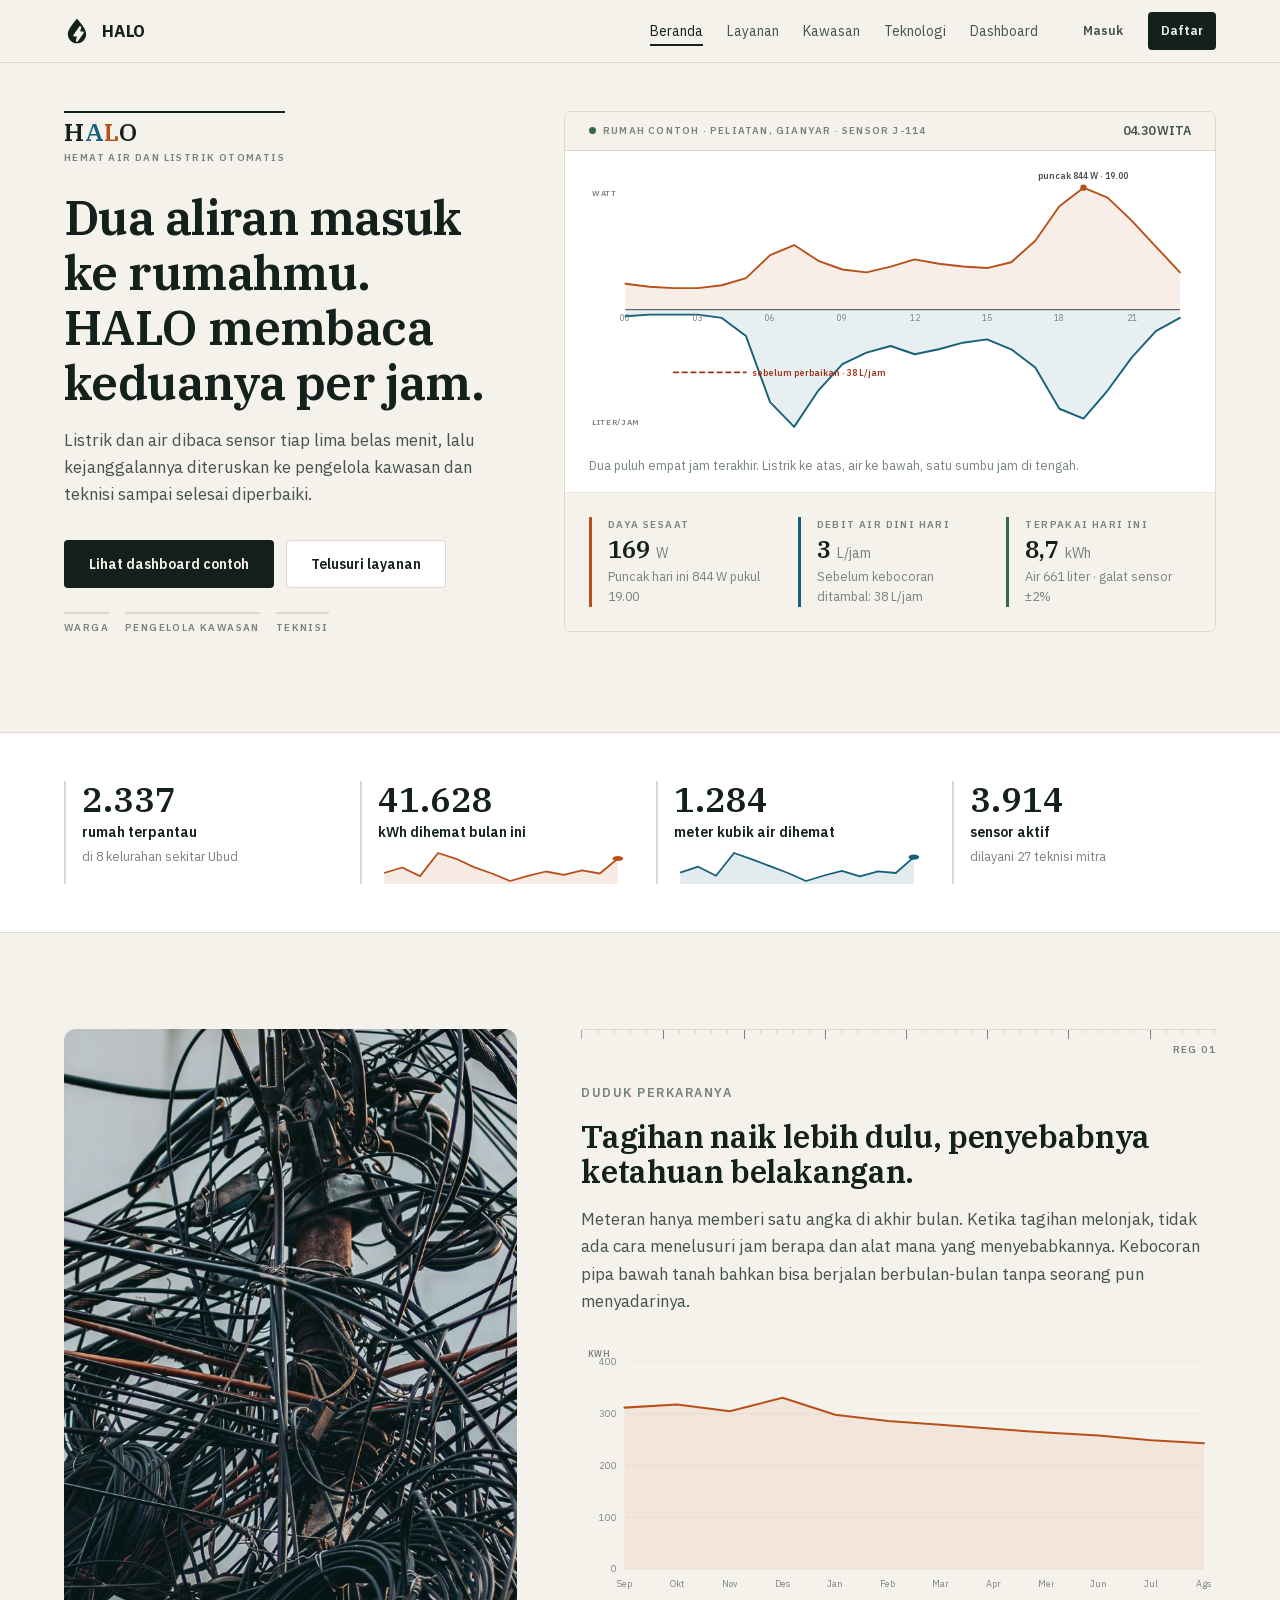
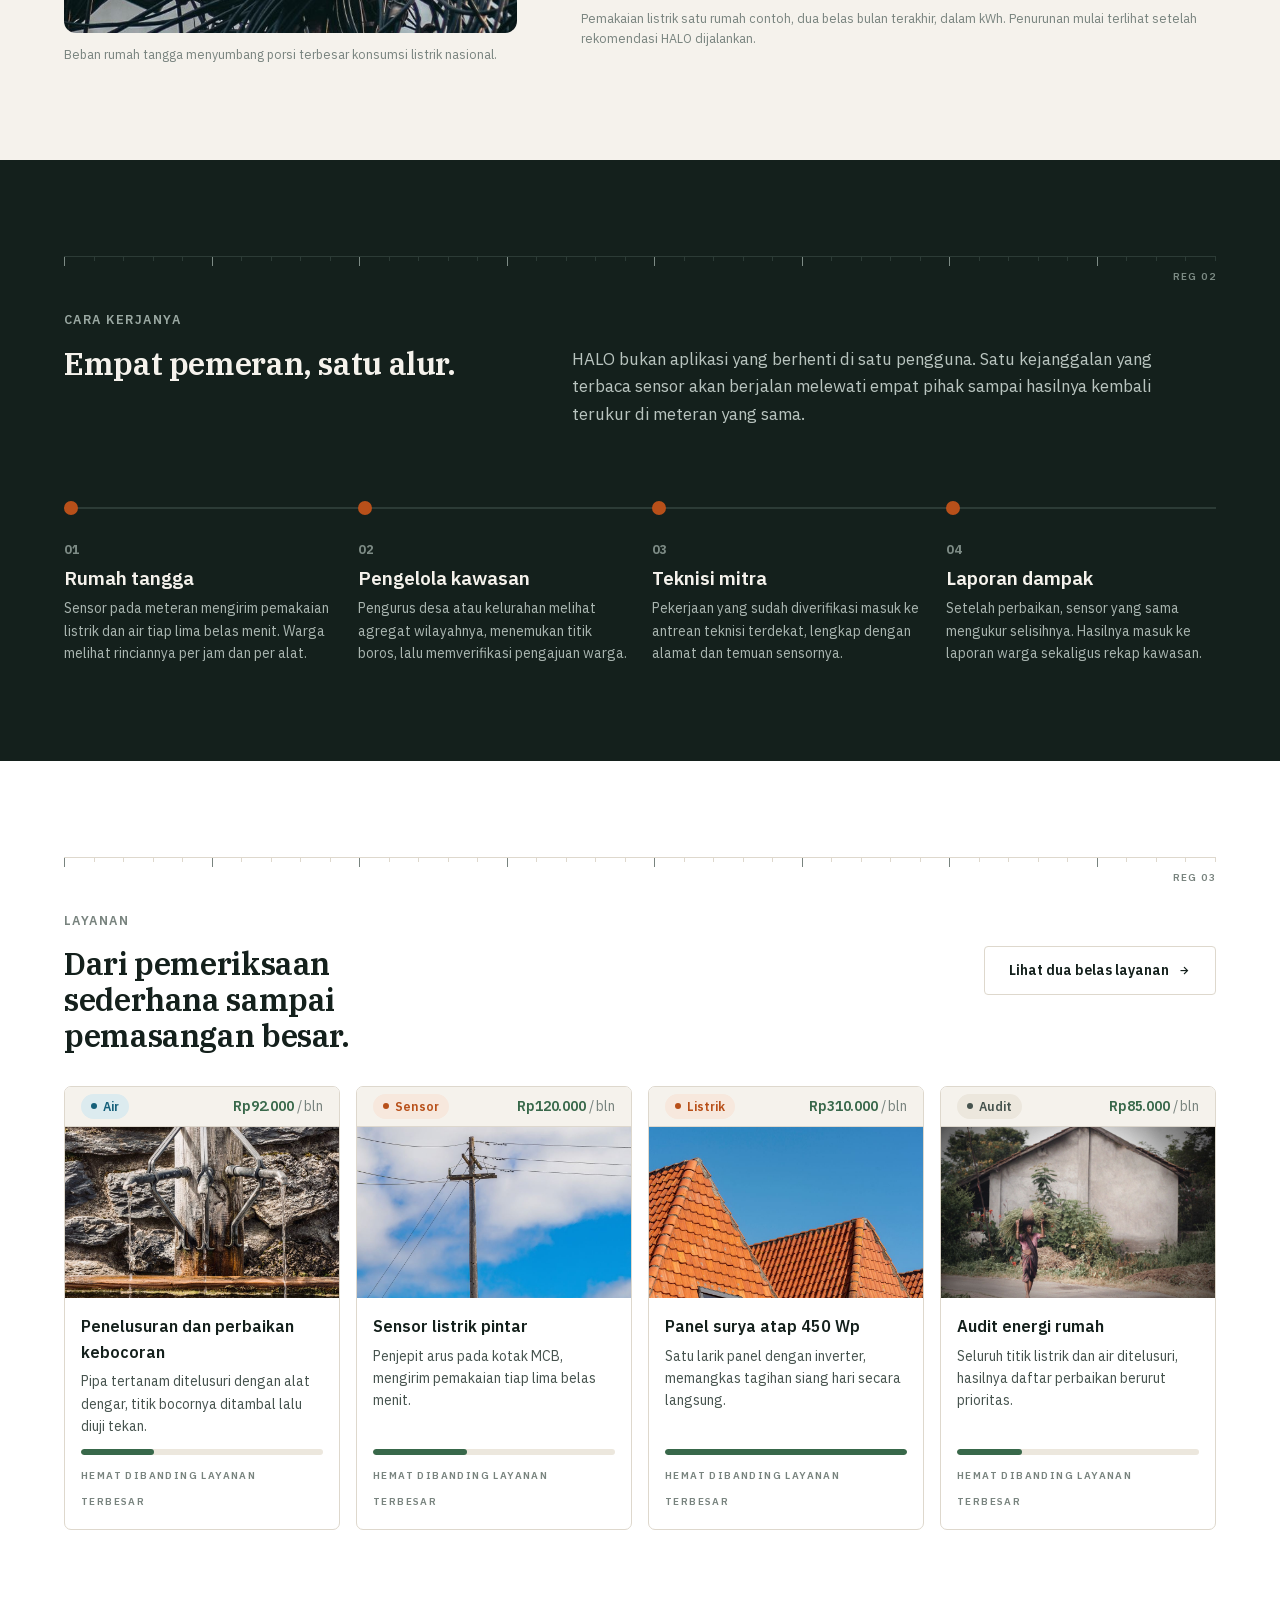
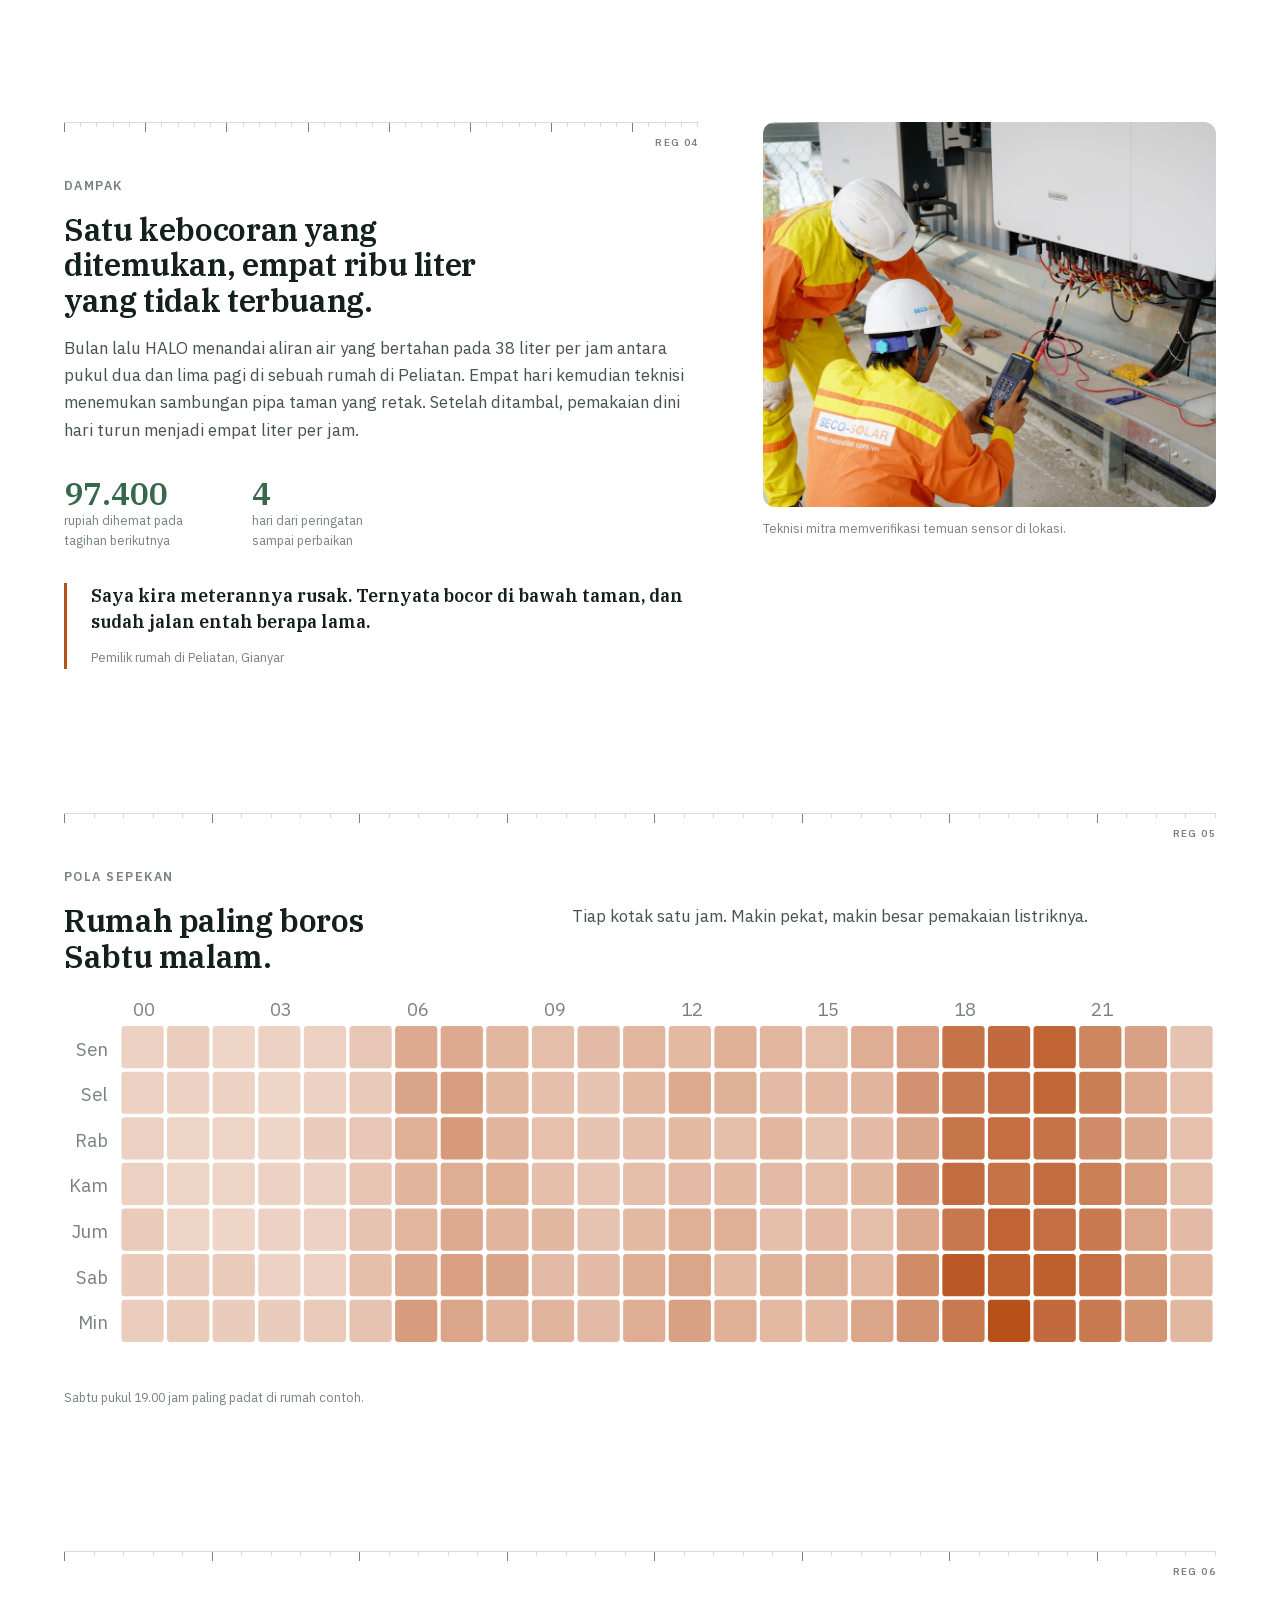
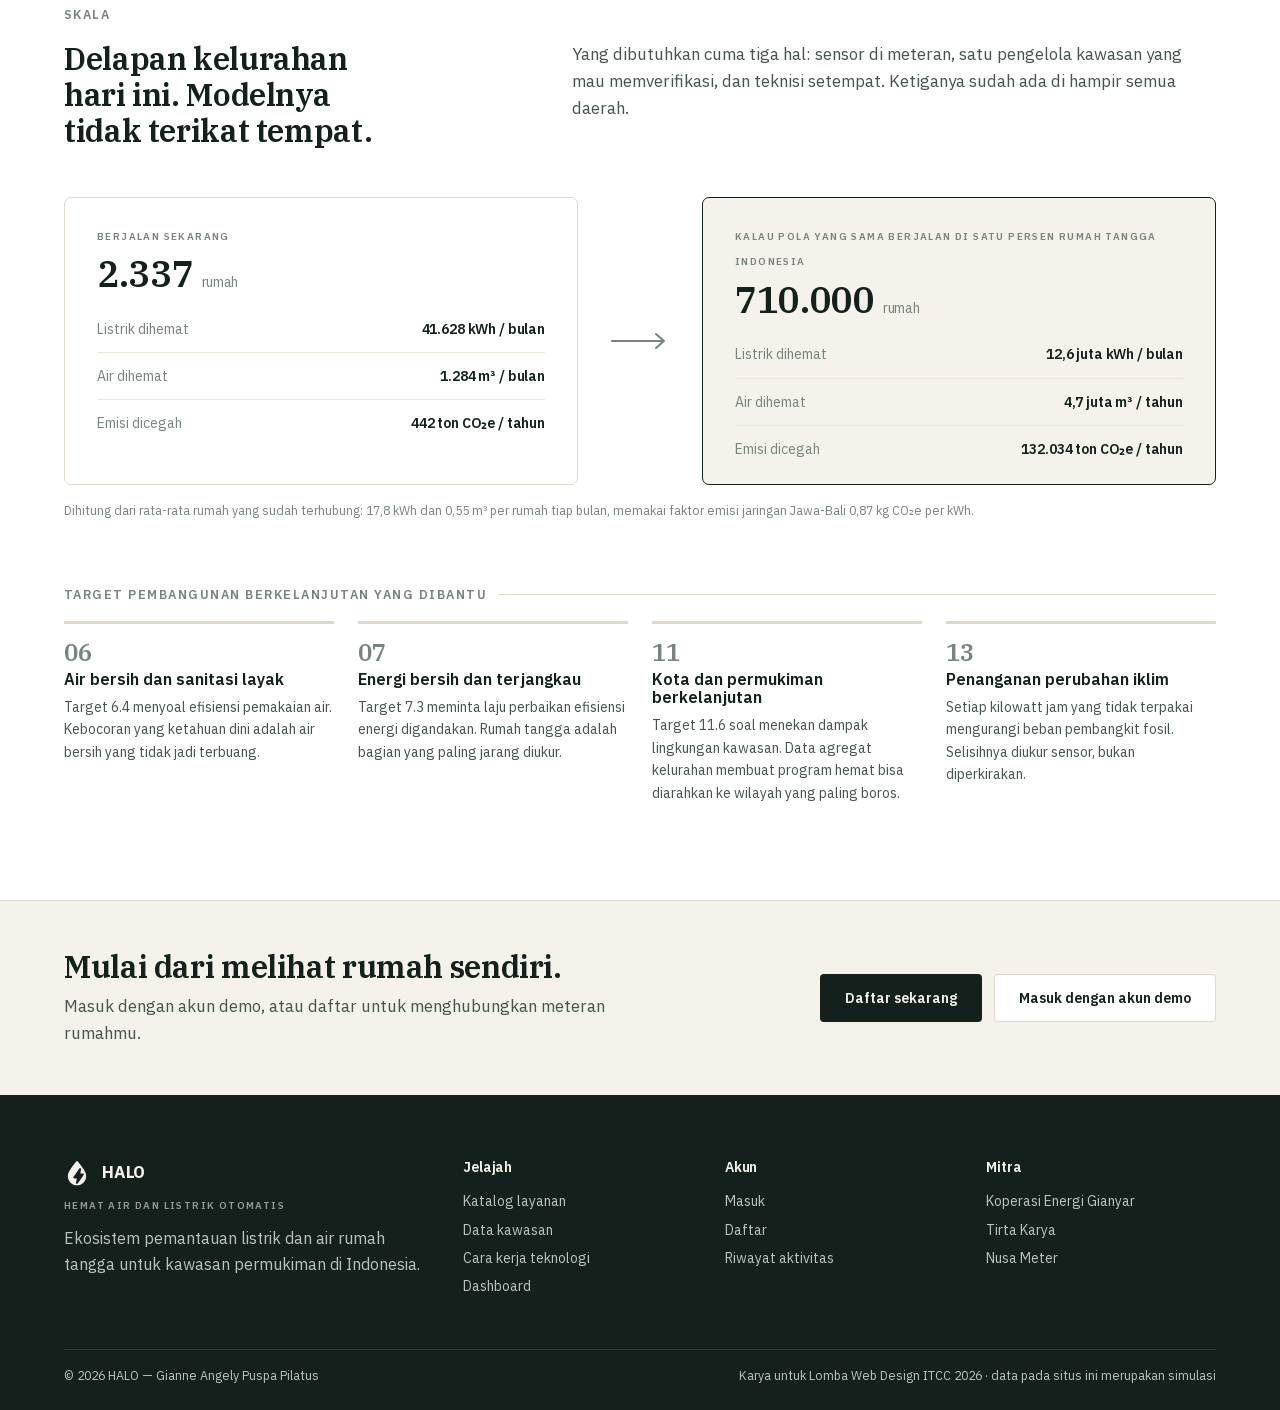
==== commit 0e4c2d4d: "Tambah bagian skala dan target SDG, benahi tampilan HP Skala: bagian baru di beranda yang membanding" ====
--- a/WD_MAHASISWA_Gianne Angely Puspa Pilatus_ITCC 2026/Gianne Angely Puspa Pilatus_Website/index.html
+++ b/WD_MAHASISWA_Gianne Angely Puspa Pilatus_ITCC 2026/Gianne Angely Puspa Pilatus_Website/index.html
@@ -310,6 +310,76 @@
     </div>
   </section>
 
+  <!-- ============ Skala dan target dunia ============ -->
+  <section class="bagian skala">
+    <div class="wrap">
+      <div class="rel-tik" data-reg="06"></div>
+      <p class="judul-kecil">Skala</p>
+      <div class="skala-kepala">
+        <h2>Delapan kelurahan hari ini. Modelnya tidak terikat tempat.</h2>
+        <p class="pengantar">
+          Yang dibutuhkan cuma tiga hal: sensor di meteran, satu pengelola kawasan
+          yang mau memverifikasi, dan teknisi setempat. Ketiganya sudah ada di
+          hampir semua daerah.
+        </p>
+      </div>
+
+      <!-- Perbandingan skala sekarang dengan potensinya -->
+      <div class="skala-banding">
+        <div class="skala-sisi">
+          <span class="satuan">Berjalan sekarang</span>
+          <p class="skala-angka ukur">2.337 <span class="alat-unit">rumah</span></p>
+          <ul class="skala-rinci">
+            <li><span>Listrik dihemat</span><strong class="ukur">41.628 kWh / bulan</strong></li>
+            <li><span>Air dihemat</span><strong class="ukur">1.284 m³ / bulan</strong></li>
+            <li><span>Emisi dicegah</span><strong class="ukur">442 ton CO₂e / tahun</strong></li>
+          </ul>
+        </div>
+        <div class="skala-panah" aria-hidden="true">
+          <svg viewBox="0 0 60 24" fill="none"><path d="M2 12h52M46 5l8 7-8 7" stroke="var(--ink-3)" stroke-width="2" stroke-linecap="round" stroke-linejoin="round"/></svg>
+        </div>
+        <div class="skala-sisi skala-sisi-besar">
+          <span class="satuan">Kalau pola yang sama berjalan di satu persen rumah tangga Indonesia</span>
+          <p class="skala-angka ukur">710.000 <span class="alat-unit">rumah</span></p>
+          <ul class="skala-rinci">
+            <li><span>Listrik dihemat</span><strong class="ukur">12,6 juta kWh / bulan</strong></li>
+            <li><span>Air dihemat</span><strong class="ukur">4,7 juta m³ / tahun</strong></li>
+            <li><span>Emisi dicegah</span><strong class="ukur hemat-warna">132.034 ton CO₂e / tahun</strong></li>
+          </ul>
+        </div>
+      </div>
+      <p class="gr-keterangan skala-catatan">
+        Dihitung dari rata-rata rumah yang sudah terhubung: 17,8 kWh dan 0,55 m³ per rumah tiap bulan,
+        memakai faktor emisi jaringan Jawa-Bali 0,87 kg CO₂e per kWh.
+      </p>
+
+      <!-- Target dunia yang dibantu -->
+      <p class="judul-kecil skala-sdg-judul">Target pembangunan berkelanjutan yang dibantu</p>
+      <ul class="sdg" data-urut>
+        <li class="sdg-6">
+          <span class="sdg-no">06</span>
+          <h3>Air bersih dan sanitasi layak</h3>
+          <p>Target 6.4 menyoal efisiensi pemakaian air. Kebocoran yang ketahuan dini adalah air bersih yang tidak jadi terbuang.</p>
+        </li>
+        <li class="sdg-7">
+          <span class="sdg-no">07</span>
+          <h3>Energi bersih dan terjangkau</h3>
+          <p>Target 7.3 meminta laju perbaikan efisiensi energi digandakan. Rumah tangga adalah bagian yang paling jarang diukur.</p>
+        </li>
+        <li class="sdg-11">
+          <span class="sdg-no">11</span>
+          <h3>Kota dan permukiman berkelanjutan</h3>
+          <p>Target 11.6 soal menekan dampak lingkungan kawasan. Data agregat kelurahan membuat program hemat bisa diarahkan ke wilayah yang paling boros.</p>
+        </li>
+        <li class="sdg-13">
+          <span class="sdg-no">13</span>
+          <h3>Penanganan perubahan iklim</h3>
+          <p>Setiap kilowatt jam yang tidak terpakai mengurangi beban pembangkit fosil. Selisihnya diukur sensor, bukan diperkirakan.</p>
+        </li>
+      </ul>
+    </div>
+  </section>
+
   <!-- ============ Ajakan penutup ============ -->
   <section class="bagian-rapat tutup">
     <div class="wrap tutup-kisi">
--- a/WD_MAHASISWA_Gianne Angely Puspa Pilatus_ITCC 2026/Gianne Angely Puspa Pilatus_Website/css/style.css
+++ b/WD_MAHASISWA_Gianne Angely Puspa Pilatus_ITCC 2026/Gianne Angely Puspa Pilatus_Website/css/style.css
@@ -353,6 +353,8 @@
   box-shadow: var(--shadow-2); transition: opacity .13s var(--ease);
 }
 .gr-tip.nyala { opacity: 1; }
+/* Dibalik ke bawah titik yang ditunjuk kalau ruang di atasnya sempit */
+.gr-tip.bawah { transform: translate(-50%, 26%); }
 .gr-tip strong { display: block; font-weight: 600; margin-bottom: 2px; }
 .gr-tip-baris { display: flex; align-items: center; gap: 6px; font-variant-numeric: tabular-nums; }
 .gr-tip-baris i { width: 8px; height: 8px; border-radius: 2px; flex: none; }
@@ -364,7 +366,7 @@
 }
 .gr-cincin-label { font-size: 11px; fill: var(--ink-3); font-family: 'Plex Sans', sans-serif; }
 
-.gr-kilau { width: 120px; height: 34px; }
+.gr-kilau { width: 100%; height: 34px; }
 
 .gr-datar { display: grid; gap: var(--s4); }
 .gr-datar-atas { display: flex; justify-content: space-between; align-items: baseline; gap: var(--s3); }
--- a/WD_MAHASISWA_Gianne Angely Puspa Pilatus_ITCC 2026/Gianne Angely Puspa Pilatus_Website/css/beranda.css
+++ b/WD_MAHASISWA_Gianne Angely Puspa Pilatus_ITCC 2026/Gianne Angely Puspa Pilatus_Website/css/beranda.css
@@ -155,14 +155,14 @@
   .unggulan { grid-template-columns: repeat(2, minmax(0, 1fr)); }
 }
 @media (max-width: 760px) {
-  .angka-kisi { grid-template-columns: repeat(2, 1fr); gap: var(--s5); }
+  .angka-kisi { grid-template-columns: repeat(2, minmax(0, 1fr)); gap: var(--s5) var(--s4); }
   .hero { padding-block: var(--s5) var(--s7); }
   .alat-kaki { grid-template-columns: 1fr; gap: var(--s4); }
 }
 @media (max-width: 560px) {
   .alur-daftar { grid-template-columns: 1fr; }
   .unggulan { grid-template-columns: 1fr; }
-  .angka-kisi { grid-template-columns: 1fr; }
+
   .bukti-angka { gap: var(--s5); }
 }
 
@@ -170,3 +170,73 @@
 .panas-kepala { display: grid; grid-template-columns: 5fr 7fr; gap: var(--s7); align-items: start; margin-bottom: var(--s5); }
 .panas-kepala h2 { max-width: 16ch; }
 @media (max-width: 1000px) { .panas-kepala { grid-template-columns: 1fr; gap: var(--s4); } }
+
+/* Di layar paling sempit deret angka tetap dua kolom. Satu kolom
+   membuat tiap barisnya menyisakan separuh lebar yang kosong. */
+@media (max-width: 420px) {
+  .angka-kisi { grid-template-columns: repeat(2, minmax(0, 1fr)); gap: var(--s5) var(--s3); }
+  .angka-besar { font-size: 1.7rem; }
+  .angka-kisi li { padding-left: var(--s3); }
+}
+
+/* ============================================================
+   Skala dan target dunia
+   ============================================================ */
+.skala { background: var(--surface); }
+.skala-kepala { display: grid; grid-template-columns: 5fr 7fr; gap: var(--s7); align-items: start; margin-bottom: var(--s7); }
+.skala-kepala h2 { max-width: 18ch; }
+
+/* Perbandingan skala sekarang dengan potensinya */
+.skala-banding {
+  display: grid; grid-template-columns: 1fr auto 1fr; gap: var(--s6);
+  align-items: stretch;
+}
+.skala-sisi { border: 1px solid var(--line); border-radius: var(--r-md); padding: var(--s5) var(--s6); }
+.skala-sisi-besar { background: var(--paper); border-color: var(--ink); }
+.skala-angka {
+  font-family: 'Plex Serif', Georgia, serif; font-size: 2.3rem; line-height: 1.1;
+  margin: 6px 0 var(--s5);
+}
+.skala-angka .alat-unit { font-size: var(--fs-sm); }
+.skala-rinci { display: grid; gap: var(--s3); }
+.skala-rinci li {
+  display: flex; justify-content: space-between; align-items: baseline; gap: var(--s3);
+  padding-bottom: var(--s3); border-bottom: 1px solid var(--line-2);
+  font-size: var(--fs-sm);
+}
+.skala-rinci li:last-child { border-bottom: none; padding-bottom: 0; }
+.skala-rinci span { color: var(--ink-3); }
+.skala-rinci strong { text-align: right; }
+.skala-panah { display: grid; place-items: center; }
+.skala-panah svg { width: 60px; height: auto; }
+.skala-catatan { margin-top: var(--s4); }
+
+/* Target pembangunan berkelanjutan.
+   Nomor dan judulnya memakai warna situs; garis tipis di atas tiap
+   kartu memakai warna resmi PBB supaya targetnya cepat dikenali
+   tanpa membanjiri halaman dengan warna baru. */
+.skala-sdg-judul { margin-top: var(--s8); }
+.sdg { display: grid; grid-template-columns: repeat(4, minmax(0, 1fr)); gap: var(--s5); }
+.sdg li { border-top: 3px solid var(--line); padding-top: var(--s4); }
+.sdg-6  { border-top-color: #26bde2; }
+.sdg-7  { border-top-color: #fcc30b; }
+.sdg-11 { border-top-color: #fd9d24; }
+.sdg-13 { border-top-color: #3f7e44; }
+.sdg-no {
+  display: block; font-family: 'Plex Serif', Georgia, serif; font-size: 1.5rem;
+  line-height: 1; color: var(--ink-3); font-variant-numeric: tabular-nums; margin-bottom: 6px;
+}
+.sdg h3 { font-size: 1rem; margin-bottom: var(--s2); }
+.sdg p { font-size: var(--fs-sm); color: var(--ink-2); }
+
+@media (max-width: 1000px) {
+  .skala-kepala { grid-template-columns: 1fr; gap: var(--s4); }
+  .skala-banding { grid-template-columns: 1fr; gap: var(--s4); }
+  .skala-panah { transform: rotate(90deg); }
+  .skala-panah svg { width: 40px; }
+  .sdg { grid-template-columns: repeat(2, minmax(0, 1fr)); gap: var(--s5) var(--s4); }
+}
+@media (max-width: 560px) {
+  .sdg { grid-template-columns: 1fr; }
+  .skala-sisi { padding: var(--s4) var(--s5); }
+}
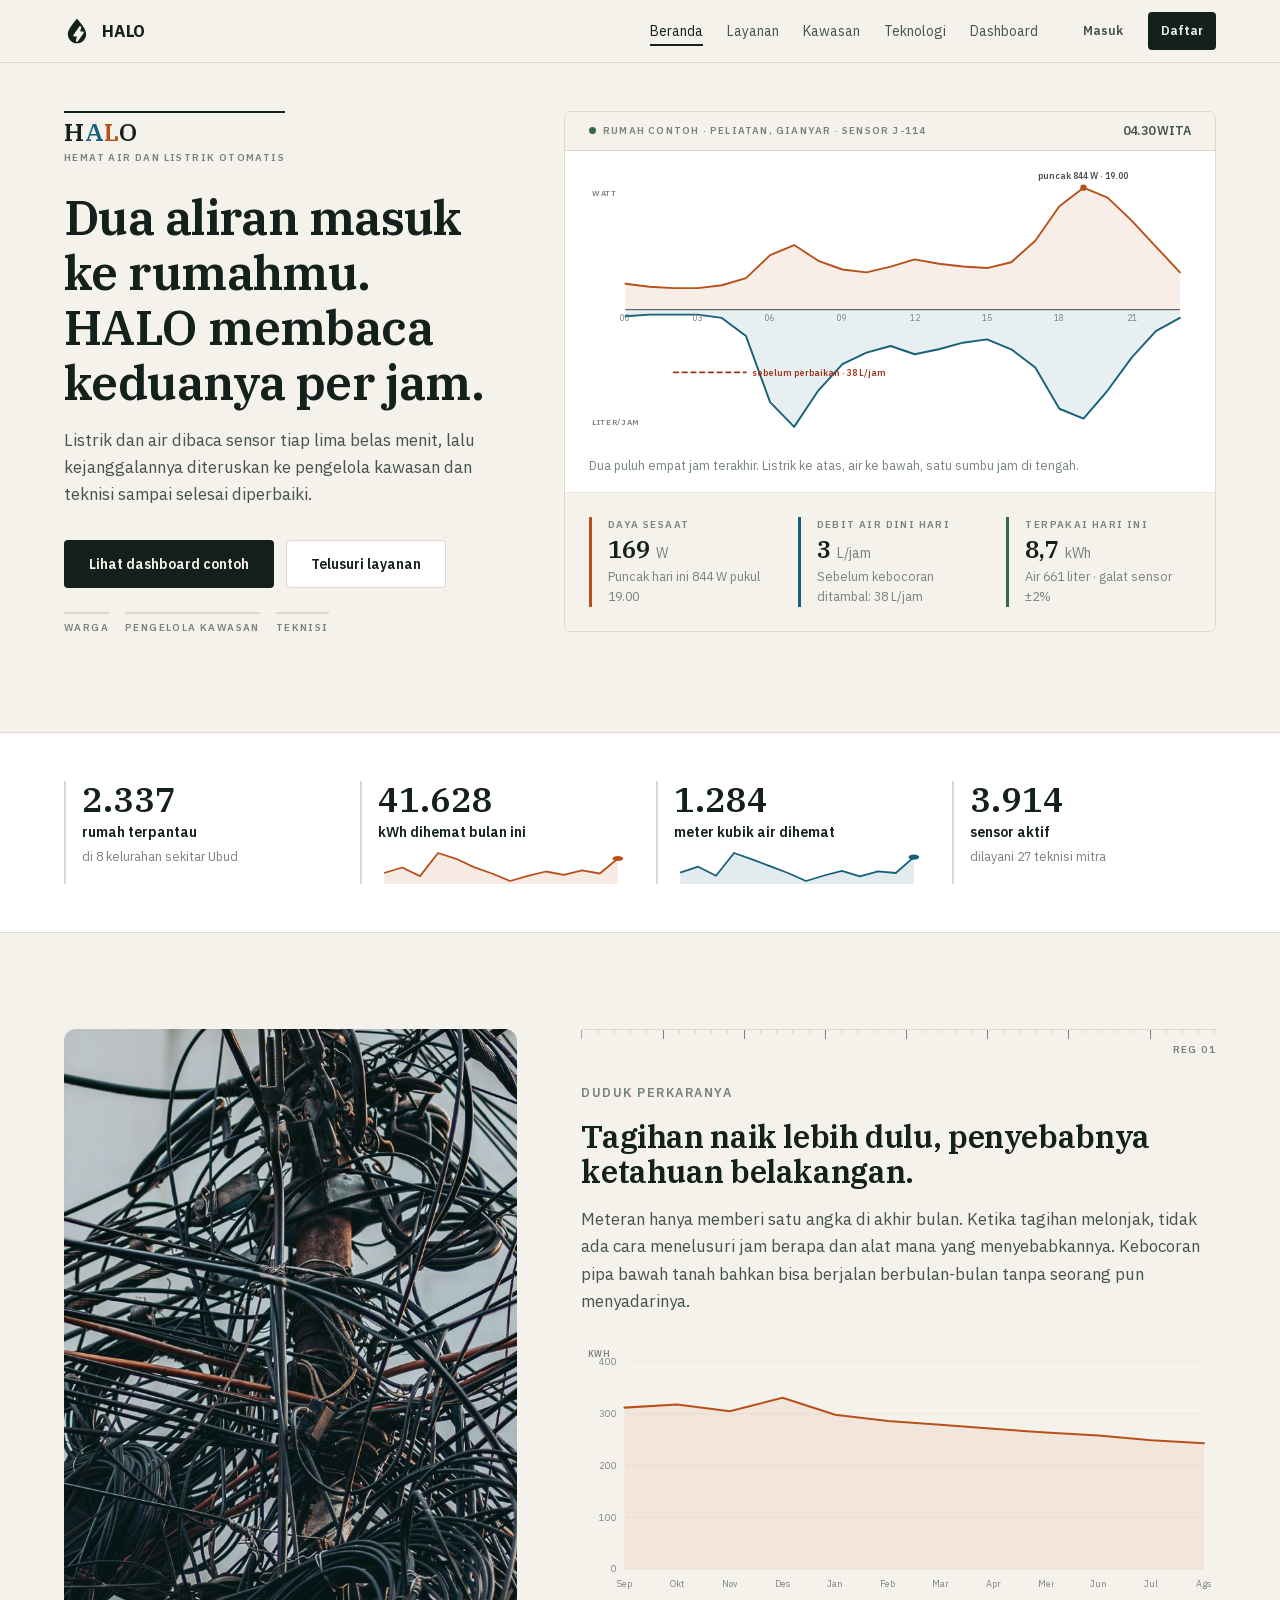
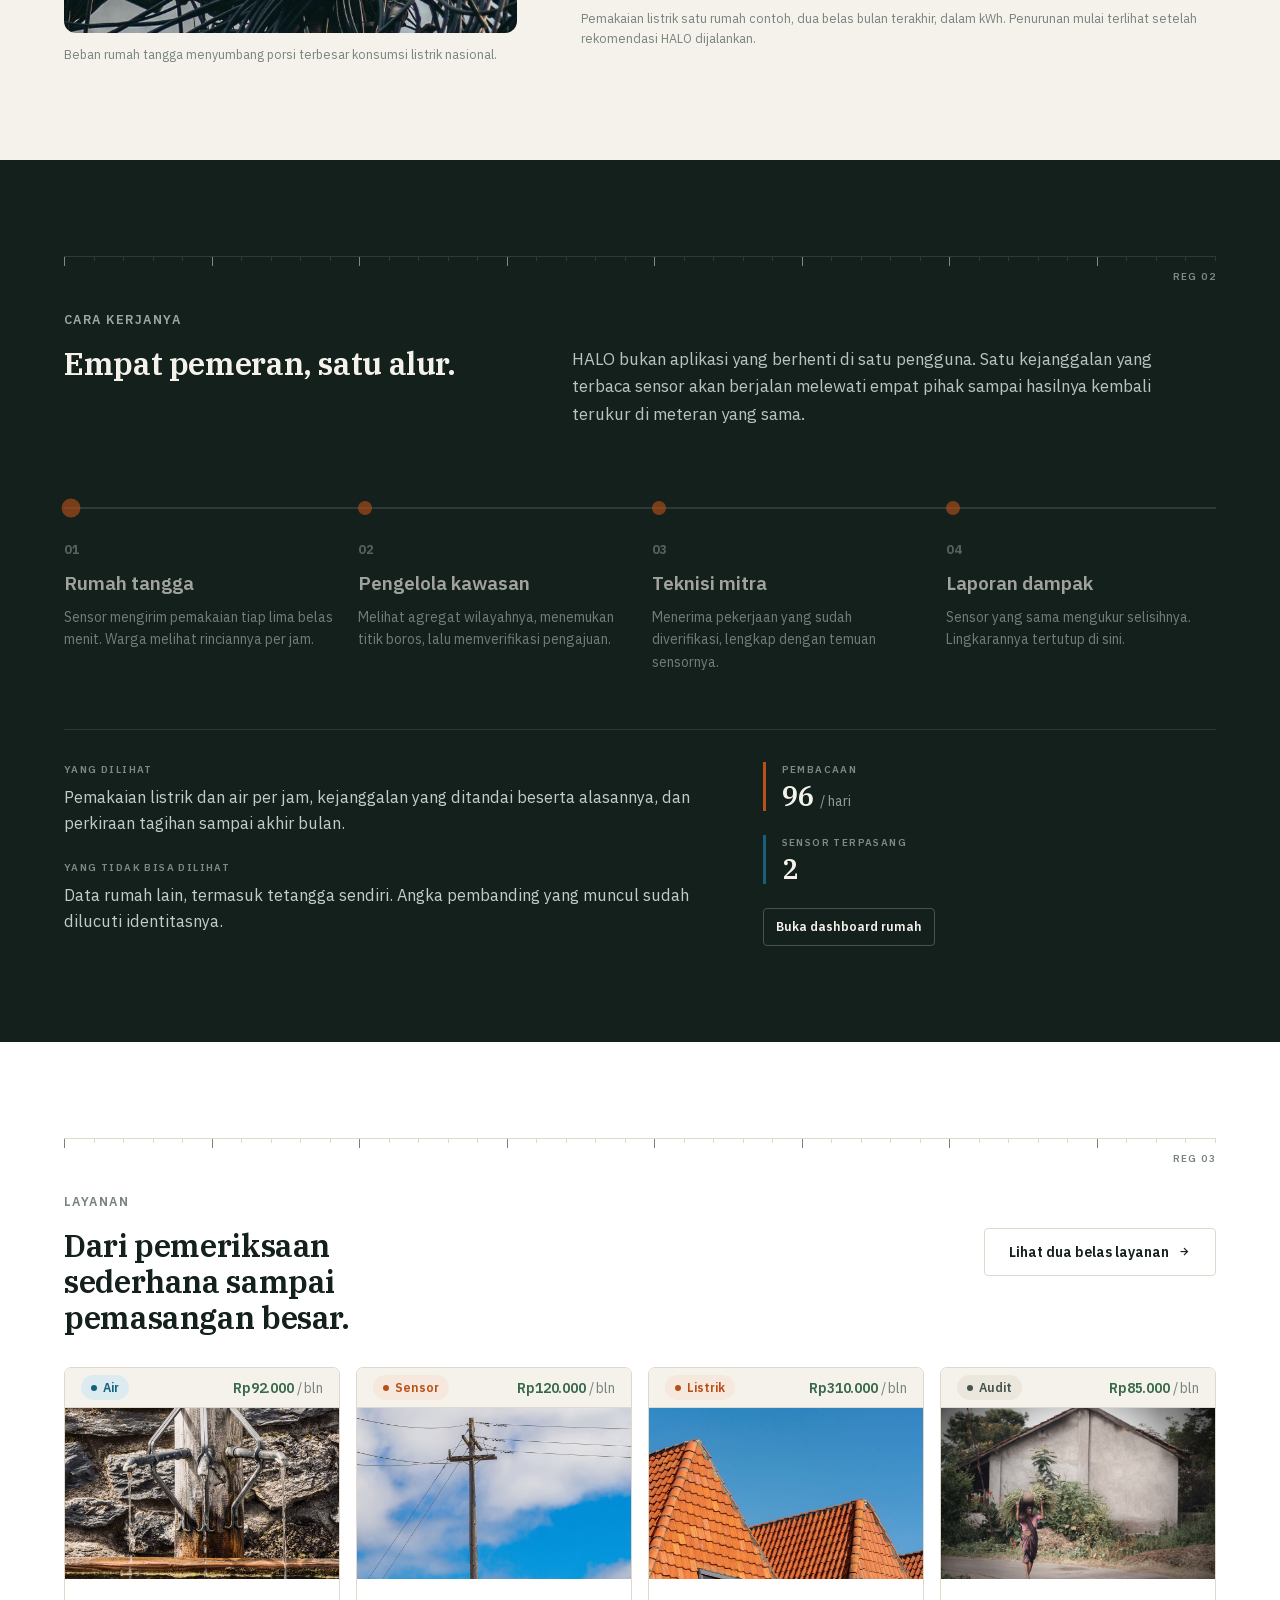
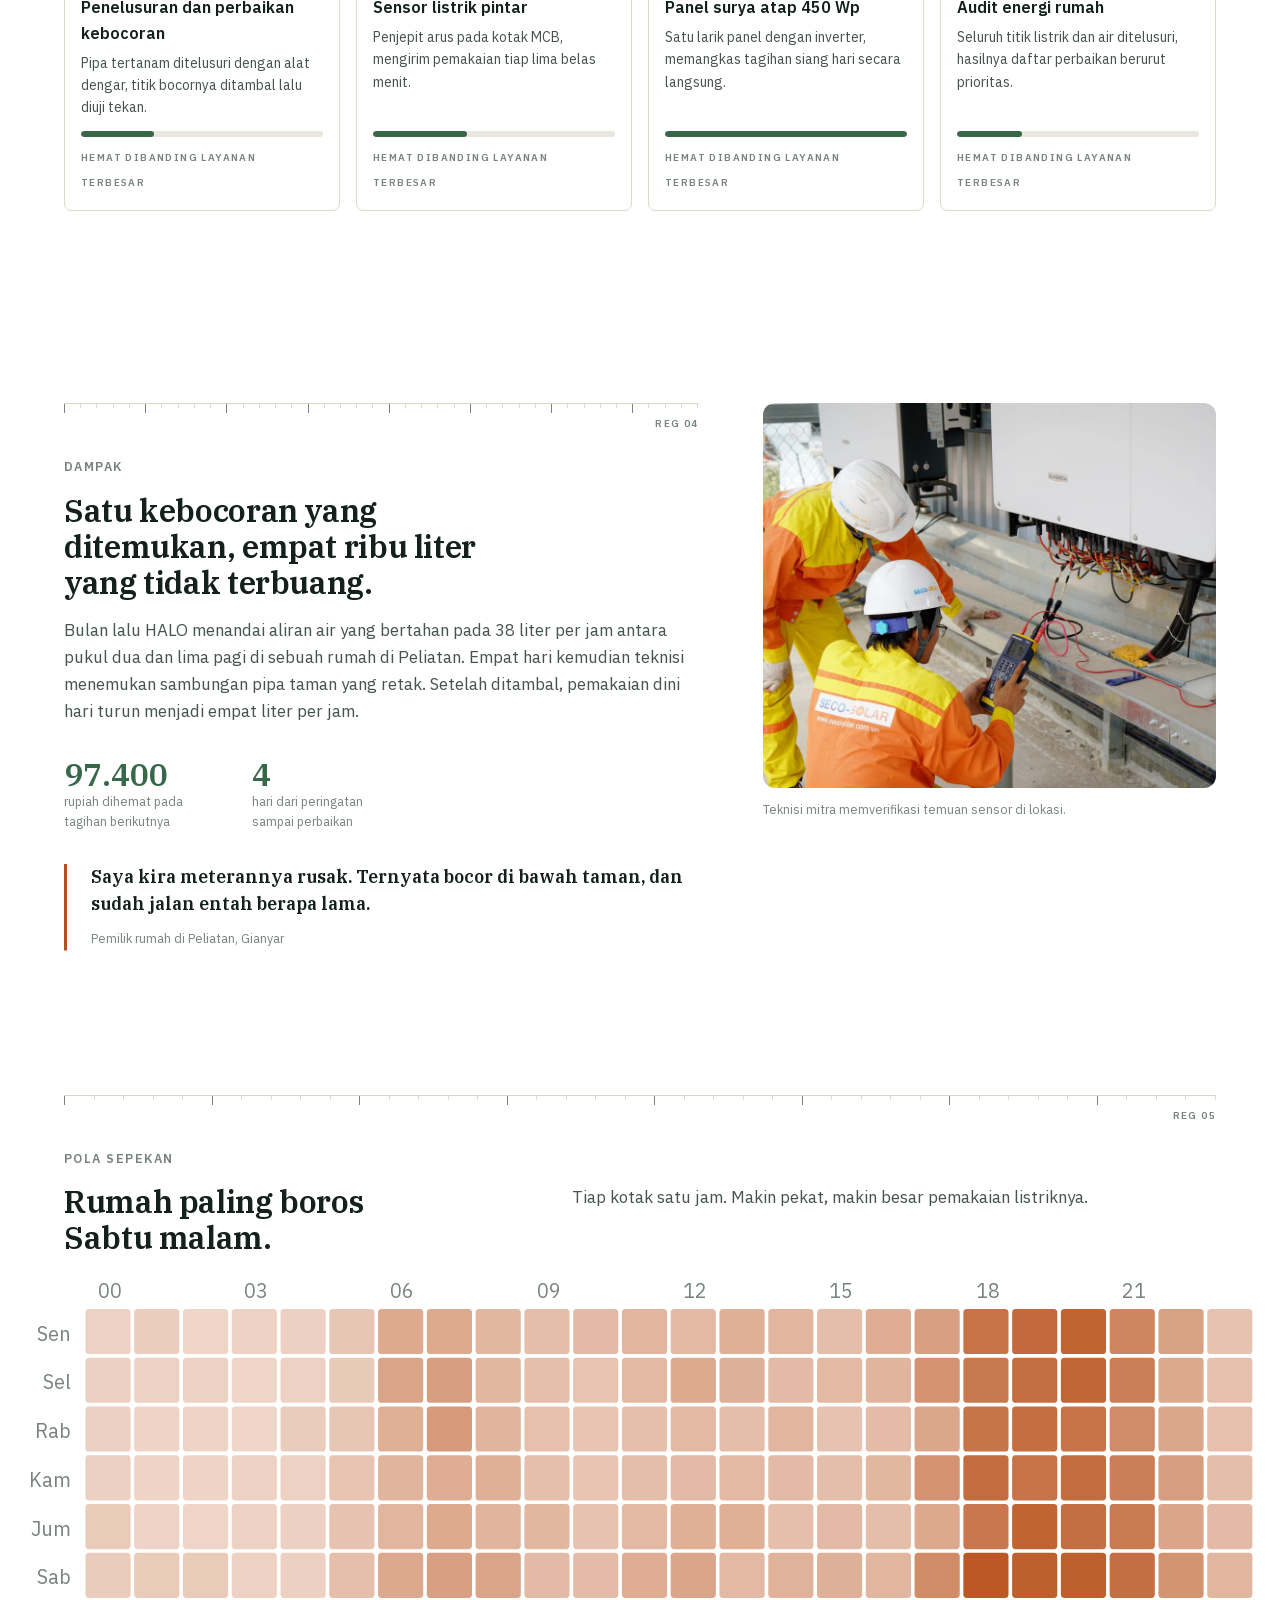
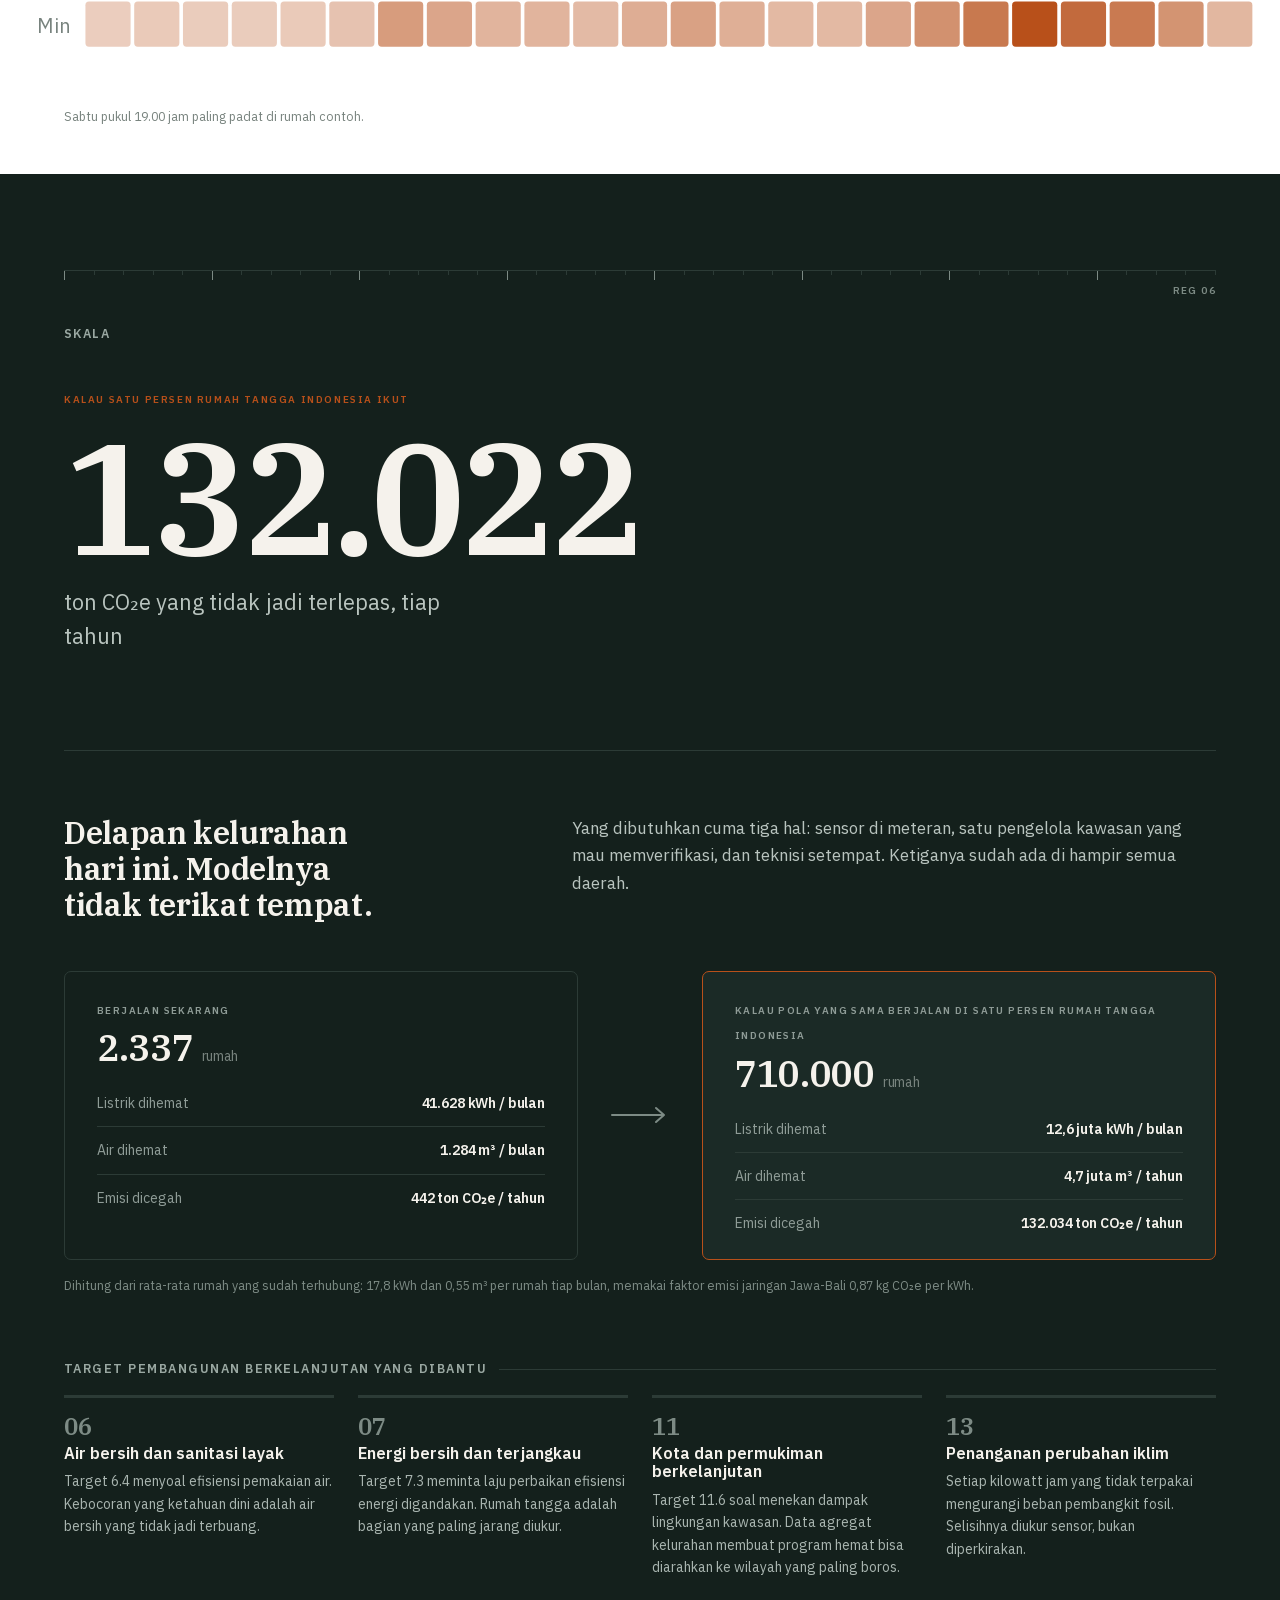
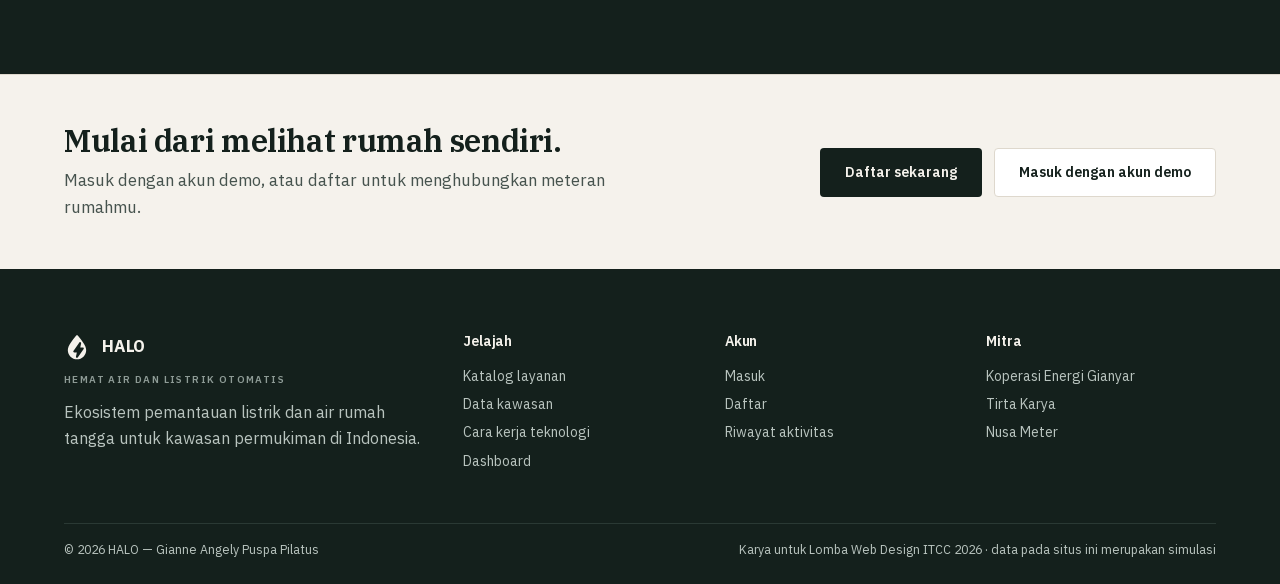
==== commit e11ed2ec: "Tiga penajaman: alur bisa diklik, irama gelap-terang, satu momen angka besar Alur empat pemeran seka" ====
--- a/WD_MAHASISWA_Gianne Angely Puspa Pilatus_ITCC 2026/Gianne Angely Puspa Pilatus_Website/index.html
+++ b/WD_MAHASISWA_Gianne Angely Puspa Pilatus_ITCC 2026/Gianne Angely Puspa Pilatus_Website/index.html
@@ -166,28 +166,102 @@
         </p>
       </div>
       <div class="alur-panggung" id="alurPanggung">
-        <ol class="alur-daftar">
+        <ol class="alur-daftar" role="tablist" aria-label="Empat pemeran dalam alur HALO">
           <li data-alur="1">
-            <span class="alur-nomor">01</span>
-            <h3>Rumah tangga</h3>
-            <p>Sensor pada meteran mengirim pemakaian listrik dan air tiap lima belas menit. Warga melihat rinciannya per jam dan per alat.</p>
+            <button class="alur-btn" role="tab" aria-selected="true" data-peran="warga" id="tabWarga" aria-controls="panelWarga">
+              <span class="alur-nomor">01</span>
+              <span class="alur-judul">Rumah tangga</span>
+              <span class="alur-teks">Sensor mengirim pemakaian tiap lima belas menit. Warga melihat rinciannya per jam.</span>
+            </button>
           </li>
           <li data-alur="2">
-            <span class="alur-nomor">02</span>
-            <h3>Pengelola kawasan</h3>
-            <p>Pengurus desa atau kelurahan melihat agregat wilayahnya, menemukan titik boros, lalu memverifikasi pengajuan warga.</p>
+            <button class="alur-btn" role="tab" aria-selected="false" data-peran="kawasan" id="tabKawasan" aria-controls="panelKawasan">
+              <span class="alur-nomor">02</span>
+              <span class="alur-judul">Pengelola kawasan</span>
+              <span class="alur-teks">Melihat agregat wilayahnya, menemukan titik boros, lalu memverifikasi pengajuan.</span>
+            </button>
           </li>
           <li data-alur="3">
-            <span class="alur-nomor">03</span>
-            <h3>Teknisi mitra</h3>
-            <p>Pekerjaan yang sudah diverifikasi masuk ke antrean teknisi terdekat, lengkap dengan alamat dan temuan sensornya.</p>
+            <button class="alur-btn" role="tab" aria-selected="false" data-peran="teknisi" id="tabTeknisi" aria-controls="panelTeknisi">
+              <span class="alur-nomor">03</span>
+              <span class="alur-judul">Teknisi mitra</span>
+              <span class="alur-teks">Menerima pekerjaan yang sudah diverifikasi, lengkap dengan temuan sensornya.</span>
+            </button>
           </li>
           <li data-alur="4">
-            <span class="alur-nomor">04</span>
-            <h3>Laporan dampak</h3>
-            <p>Setelah perbaikan, sensor yang sama mengukur selisihnya. Hasilnya masuk ke laporan warga sekaligus rekap kawasan.</p>
+            <button class="alur-btn" role="tab" aria-selected="false" data-peran="dampak" id="tabDampak" aria-controls="panelDampak">
+              <span class="alur-nomor">04</span>
+              <span class="alur-judul">Laporan dampak</span>
+              <span class="alur-teks">Sensor yang sama mengukur selisihnya. Lingkarannya tertutup di sini.</span>
+            </button>
           </li>
         </ol>
+
+        <div class="alur-panel">
+          <div class="alur-isi" id="panelWarga" role="tabpanel" aria-labelledby="tabWarga" data-peran="warga">
+            <div class="alur-isi-kisi">
+              <div class="alur-uraian">
+                <p class="satuan">Yang dilihat</p>
+                <p>Pemakaian listrik dan air per jam, kejanggalan yang ditandai beserta alasannya, dan perkiraan tagihan sampai akhir bulan.</p>
+                <p class="satuan">Yang tidak bisa dilihat</p>
+                <p class="alur-tidak">Data rumah lain, termasuk tetangga sendiri. Angka pembanding yang muncul sudah dilucuti identitasnya.</p>
+              </div>
+              <div class="alur-sel">
+                <div class="sel sel-listrik"><span class="satuan sel-satuan">Pembacaan</span><span class="sel-angka">96 <span class="alat-unit">/ hari</span></span></div>
+                <div class="sel sel-air"><span class="satuan sel-satuan">Sensor terpasang</span><span class="sel-angka">2</span></div>
+                <a class="btn btn-garis btn-kecil" href="pages/dashboard.html">Buka dashboard rumah</a>
+              </div>
+            </div>
+          </div>
+
+          <div class="alur-isi" id="panelKawasan" role="tabpanel" aria-labelledby="tabKawasan" data-peran="kawasan" hidden>
+            <div class="alur-isi-kisi">
+              <div class="alur-uraian">
+                <p class="satuan">Yang dilihat</p>
+                <p>Angka gabungan tiap kelurahan, peringkat antar wilayah, dan antrean pengajuan warga yang menunggu keputusan.</p>
+                <p class="satuan">Yang tidak bisa dilihat</p>
+                <p class="alur-tidak">Pemakaian per jam milik rumah tertentu. Yang sampai ke sini hanya angka yang sudah digabung.</p>
+              </div>
+              <div class="alur-sel">
+                <div class="sel sel-air"><span class="satuan sel-satuan">Rumah terhubung</span><span class="sel-angka">2.337</span></div>
+                <div class="sel sel-listrik"><span class="satuan sel-satuan">Kelurahan</span><span class="sel-angka">8</span></div>
+                <a class="btn btn-garis btn-kecil" href="pages/kawasan.html">Buka data kawasan</a>
+              </div>
+            </div>
+          </div>
+
+          <div class="alur-isi" id="panelTeknisi" role="tabpanel" aria-labelledby="tabTeknisi" data-peran="teknisi" hidden>
+            <div class="alur-isi-kisi">
+              <div class="alur-uraian">
+                <p class="satuan">Yang dilihat</p>
+                <p>Pekerjaan yang sudah lolos verifikasi, alamatnya, dan temuan sensor yang menjadi dasar pengajuan itu.</p>
+                <p class="satuan">Yang tidak bisa dilihat</p>
+                <p class="alur-tidak">Riwayat pemakaian rumah tersebut di luar temuan yang sedang dikerjakan.</p>
+              </div>
+              <div class="alur-sel">
+                <div class="sel sel-listrik"><span class="satuan sel-satuan">Teknisi aktif</span><span class="sel-angka">27</span></div>
+                <div class="sel sel-air"><span class="satuan sel-satuan">Mitra penyedia</span><span class="sel-angka">3</span></div>
+                <a class="btn btn-garis btn-kecil" href="pages/riwayat.html">Lihat alur pekerjaan</a>
+              </div>
+            </div>
+          </div>
+
+          <div class="alur-isi" id="panelDampak" role="tabpanel" aria-labelledby="tabDampak" data-peran="dampak" hidden>
+            <div class="alur-isi-kisi">
+              <div class="alur-uraian">
+                <p class="satuan">Yang diukur</p>
+                <p>Selisih sebelum dan sesudah perbaikan, oleh sensor yang sama yang menemukan masalahnya. Bukan perkiraan, bukan klaim penyedia.</p>
+                <p class="satuan">Ke mana angkanya pergi</p>
+                <p class="alur-tidak">Ke laporan pemilik rumah, dan sebagai angka gabungan ke rekap kawasan.</p>
+              </div>
+              <div class="alur-sel">
+                <div class="sel sel-hemat"><span class="satuan sel-satuan">Emisi dicegah</span><span class="sel-angka">442 <span class="alat-unit">ton / thn</span></span></div>
+                <div class="sel sel-hemat"><span class="satuan sel-satuan">Peringatan ke selesai</span><span class="sel-angka">4 <span class="alat-unit">hari</span></span></div>
+                <a class="btn btn-garis btn-kecil" href="#skala">Lihat hitungan skalanya</a>
+              </div>
+            </div>
+          </div>
+        </div>
       </div>
     </div>
   </section>
@@ -305,16 +379,27 @@
         <h2>Rumah paling boros Sabtu malam.</h2>
         <p class="pengantar">Tiap kotak satu jam. Makin pekat, makin besar pemakaian listriknya.</p>
       </div>
+    </div>
+    <div class="panas-lebar">
       <div class="gr-wadah gulir-x"><div id="petaPanasBeranda"></div></div>
+    </div>
+    <div class="wrap">
       <p class="gr-keterangan">Sabtu pukul 19.00 jam paling padat di rumah contoh.</p>
     </div>
   </section>
 
   <!-- ============ Skala dan target dunia ============ -->
-  <section class="bagian skala">
+  <section class="bagian gelap skala" id="skala">
     <div class="wrap">
       <div class="rel-tik" data-reg="06"></div>
       <p class="judul-kecil">Skala</p>
+
+      <div class="raksasa">
+        <p class="raksasa-syarat">Kalau satu persen rumah tangga Indonesia ikut</p>
+        <p class="raksasa-angka ukur" data-hitung="132034">0</p>
+        <p class="raksasa-satuan">ton CO&#8322;e yang tidak jadi terlepas, tiap tahun</p>
+      </div>
+
       <div class="skala-kepala">
         <h2>Delapan kelurahan hari ini. Modelnya tidak terikat tempat.</h2>
         <p class="pengantar">
--- a/WD_MAHASISWA_Gianne Angely Puspa Pilatus_ITCC 2026/Gianne Angely Puspa Pilatus_Website/css/beranda.css
+++ b/WD_MAHASISWA_Gianne Angely Puspa Pilatus_ITCC 2026/Gianne Angely Puspa Pilatus_Website/css/beranda.css
@@ -78,21 +78,49 @@
   transition: transform 1s var(--ease);
 }
 .alur-panggung.jalan .alur-daftar::before { transform: scaleX(1); }
-.alur-daftar li { position: relative; padding-top: var(--s7); opacity: .25; transition: opacity .5s var(--ease); }
-.alur-daftar li::before {
+.alur-daftar li { position: relative; }
+
+/* Tiap pemeran adalah tombol. Mengkliknya mengganti isi panel di bawah. */
+.alur-btn {
+  display: block; width: 100%; text-align: left;
+  padding: var(--s7) 0 var(--s5); opacity: .3;
+  transition: opacity .45s var(--ease);
+}
+.alur-daftar li.nyala .alur-btn { opacity: .62; }
+.alur-btn[aria-selected="true"] { opacity: 1; }
+.alur-btn::before {
   content: ''; position: absolute; left: 0; top: 9px;
   width: 14px; height: 14px; border-radius: 50%;
   background: var(--ink); border: 2px solid #2c3b36;
-  transition: border-color .4s var(--ease), background-color .4s var(--ease);
-}
-.alur-daftar li.nyala { opacity: 1; }
-.alur-daftar li.nyala::before { background: var(--listrik); border-color: var(--listrik); }
+  transition: border-color .3s var(--ease), background-color .3s var(--ease), transform .2s var(--ease);
+}
+.alur-daftar li.nyala .alur-btn::before { background: var(--listrik); border-color: var(--listrik); }
+.alur-btn[aria-selected="true"]::before { transform: scale(1.35); }
+.alur-btn:hover { opacity: 1; }
 .alur-nomor {
   display: block; font-size: var(--fs-xs); font-weight: 700;
   letter-spacing: .12em; color: #7d8b85; margin-bottom: var(--s2);
 }
-.alur-daftar h3 { color: var(--paper); margin-bottom: var(--s2); }
-.alur-daftar p { font-size: var(--fs-sm); color: #a9b5b0; }
+.alur-judul { display: block; font-size: 1.18rem; font-weight: 600; color: var(--paper); margin-bottom: var(--s2); }
+.alur-teks { display: block; font-size: var(--fs-sm); color: #a9b5b0; }
+
+/* Panel yang isinya berganti */
+.alur-panel { margin-top: var(--s6); border-top: 1px solid #2c3b36; padding-top: var(--s6); }
+.alur-isi[hidden] { display: none; }
+.alur-isi-kisi { display: grid; grid-template-columns: 7fr 5fr; gap: var(--s8); align-items: start; }
+.alur-uraian .satuan { display: block; color: #7d8b85; margin-bottom: 6px; }
+.alur-uraian .satuan + p { color: #c3ccc8; margin-bottom: var(--s5); font-size: 1.02rem; }
+.alur-uraian .alur-tidak { color: #8f9c97; }
+.alur-uraian p:last-child { margin-bottom: 0; }
+.alur-sel { display: grid; gap: var(--s5); align-content: start; }
+.alur-sel .sel-satuan { color: #7d8b85; }
+.alur-sel .sel-angka { color: var(--paper); font-size: 1.7rem; }
+.alur-sel .alat-unit { color: #8f9c97; }
+.alur-sel .btn-garis { background: transparent; border-color: #46534e; color: var(--paper); justify-self: start; }
+.alur-sel .btn-garis:hover { border-color: var(--paper); }
+/* Isi panel bertukar dengan pergantian halus, bukan lompat */
+.alur-isi.tukar { animation: masukHalus .32s var(--ease); }
+@keyframes masukHalus { from { opacity: 0; transform: translateY(8px); } to { opacity: 1; transform: none; } }
 
 /* ---------- Layanan pilihan ---------- */
 .layanan-kepala {
@@ -150,7 +178,8 @@
   .masalah-kisi, .bukti-kisi, .alur-kepala { grid-template-columns: 1fr; gap: var(--s7); }
   .masalah-gambar img { aspect-ratio: 16 / 9; }
   .bukti-gambar { order: -1; }
-  .alur-daftar { grid-template-columns: repeat(2, 1fr); gap: var(--s6); }
+  .alur-daftar { grid-template-columns: repeat(2, 1fr); gap: var(--s5); }
+  .alur-isi-kisi { grid-template-columns: 1fr; gap: var(--s6); }
   .alur-daftar::before { display: none; }
   .unggulan { grid-template-columns: repeat(2, minmax(0, 1fr)); }
 }
@@ -160,7 +189,8 @@
   .alat-kaki { grid-template-columns: 1fr; gap: var(--s4); }
 }
 @media (max-width: 560px) {
-  .alur-daftar { grid-template-columns: 1fr; }
+  .alur-daftar { grid-template-columns: 1fr; gap: var(--s2); }
+  .alur-btn { padding-block: var(--s5) var(--s3); }
   .unggulan { grid-template-columns: 1fr; }
 
   .bukti-angka { gap: var(--s5); }
@@ -240,3 +270,44 @@
   .sdg { grid-template-columns: 1fr; }
   .skala-sisi { padding: var(--s4) var(--s5); }
 }
+
+/* ---------- Momen angka raksasa ----------
+   Satu-satunya tempat huruf dibiarkan sebesar ini. Syaratnya ditulis
+   di atas angkanya, bukan di bawah, supaya angkanya tidak pernah
+   terbaca sebagai capaian yang sudah terjadi. */
+.raksasa { padding-block: var(--s6) var(--s9); border-bottom: 1px solid #2c3b36; margin-bottom: var(--s8); }
+.raksasa-syarat {
+  font-size: 10px; font-weight: 600; text-transform: uppercase;
+  letter-spacing: .16em; color: var(--listrik); margin-bottom: var(--s4);
+}
+.raksasa-angka {
+  font-family: 'Plex Serif', Georgia, serif; font-weight: 600;
+  font-size: clamp(3.5rem, 1rem + 11vw, 10rem); line-height: .92;
+  letter-spacing: -.03em; color: var(--paper);
+}
+.raksasa-satuan {
+  font-size: clamp(1rem, .8rem + .7vw, 1.4rem); color: #b9c4bf;
+  margin-top: var(--s4); max-width: 30ch;
+}
+
+/* ---------- Bagian Skala versi gelap ---------- */
+.skala { background: var(--ink); }
+.skala .skala-sisi { border-color: #2c3b36; }
+.skala .skala-sisi-besar { background: #1b2a26; border-color: var(--listrik); }
+.skala .satuan { color: #8f9c97; }
+.skala .skala-angka { color: var(--paper); }
+.skala .skala-rinci li { border-bottom-color: #2c3b36; }
+.skala .skala-rinci span { color: #8f9c97; }
+.skala .skala-rinci strong { color: var(--paper); }
+.skala .hemat-warna { color: #7fb894; }
+.skala .skala-panah svg path { stroke: #7d8b85; }
+.skala .sdg li { border-top-color: #2c3b36; }
+.skala .sdg-no { color: #7d8b85; }
+.skala .sdg h3 { color: var(--paper); }
+.skala .sdg p { color: #a9b5b0; }
+.skala .gr-keterangan { color: #7d8b85; }
+
+/* ---------- Peta panas selebar layar ---------- */
+.panas-lebar { padding-inline: var(--s5); margin-block: var(--s5); }
+.panas-lebar #petaPanasBeranda .gr { min-width: 900px; }
+@media (max-width: 760px) { .panas-lebar { padding-inline: var(--s4); } }
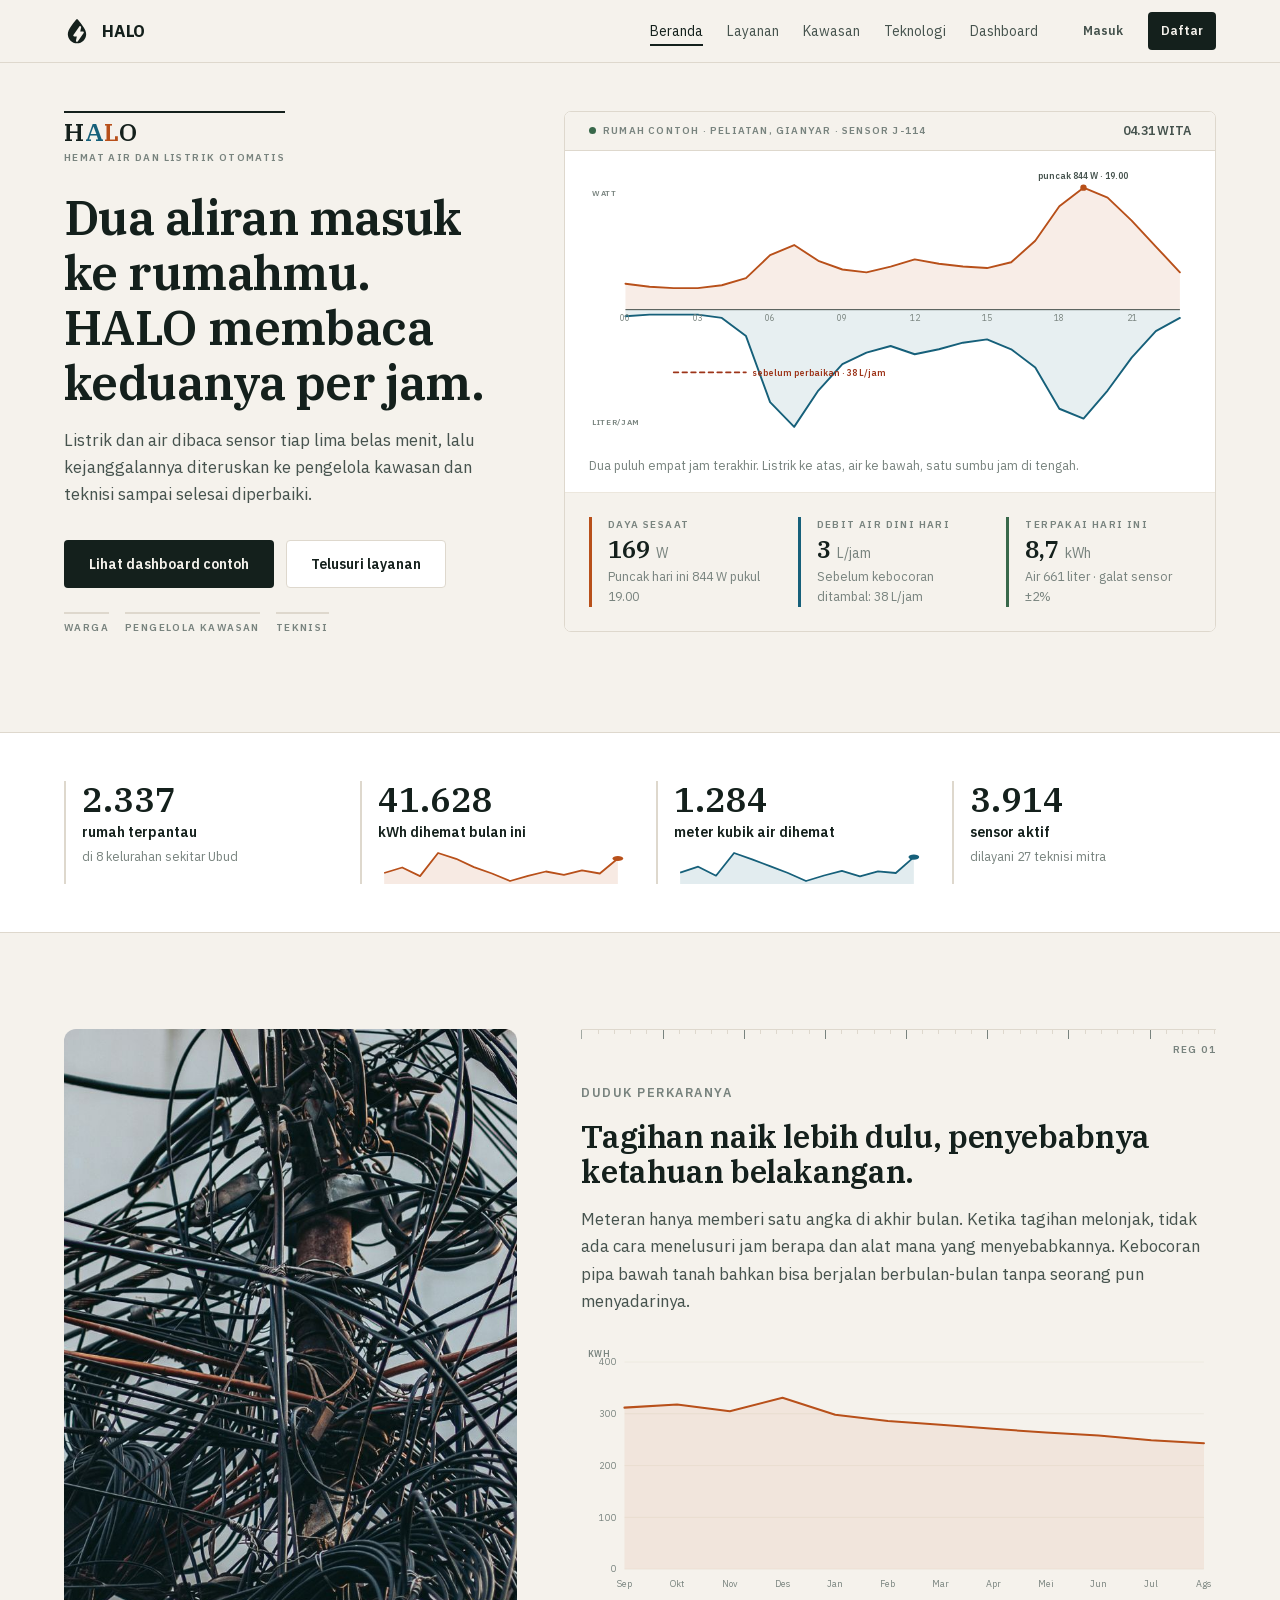
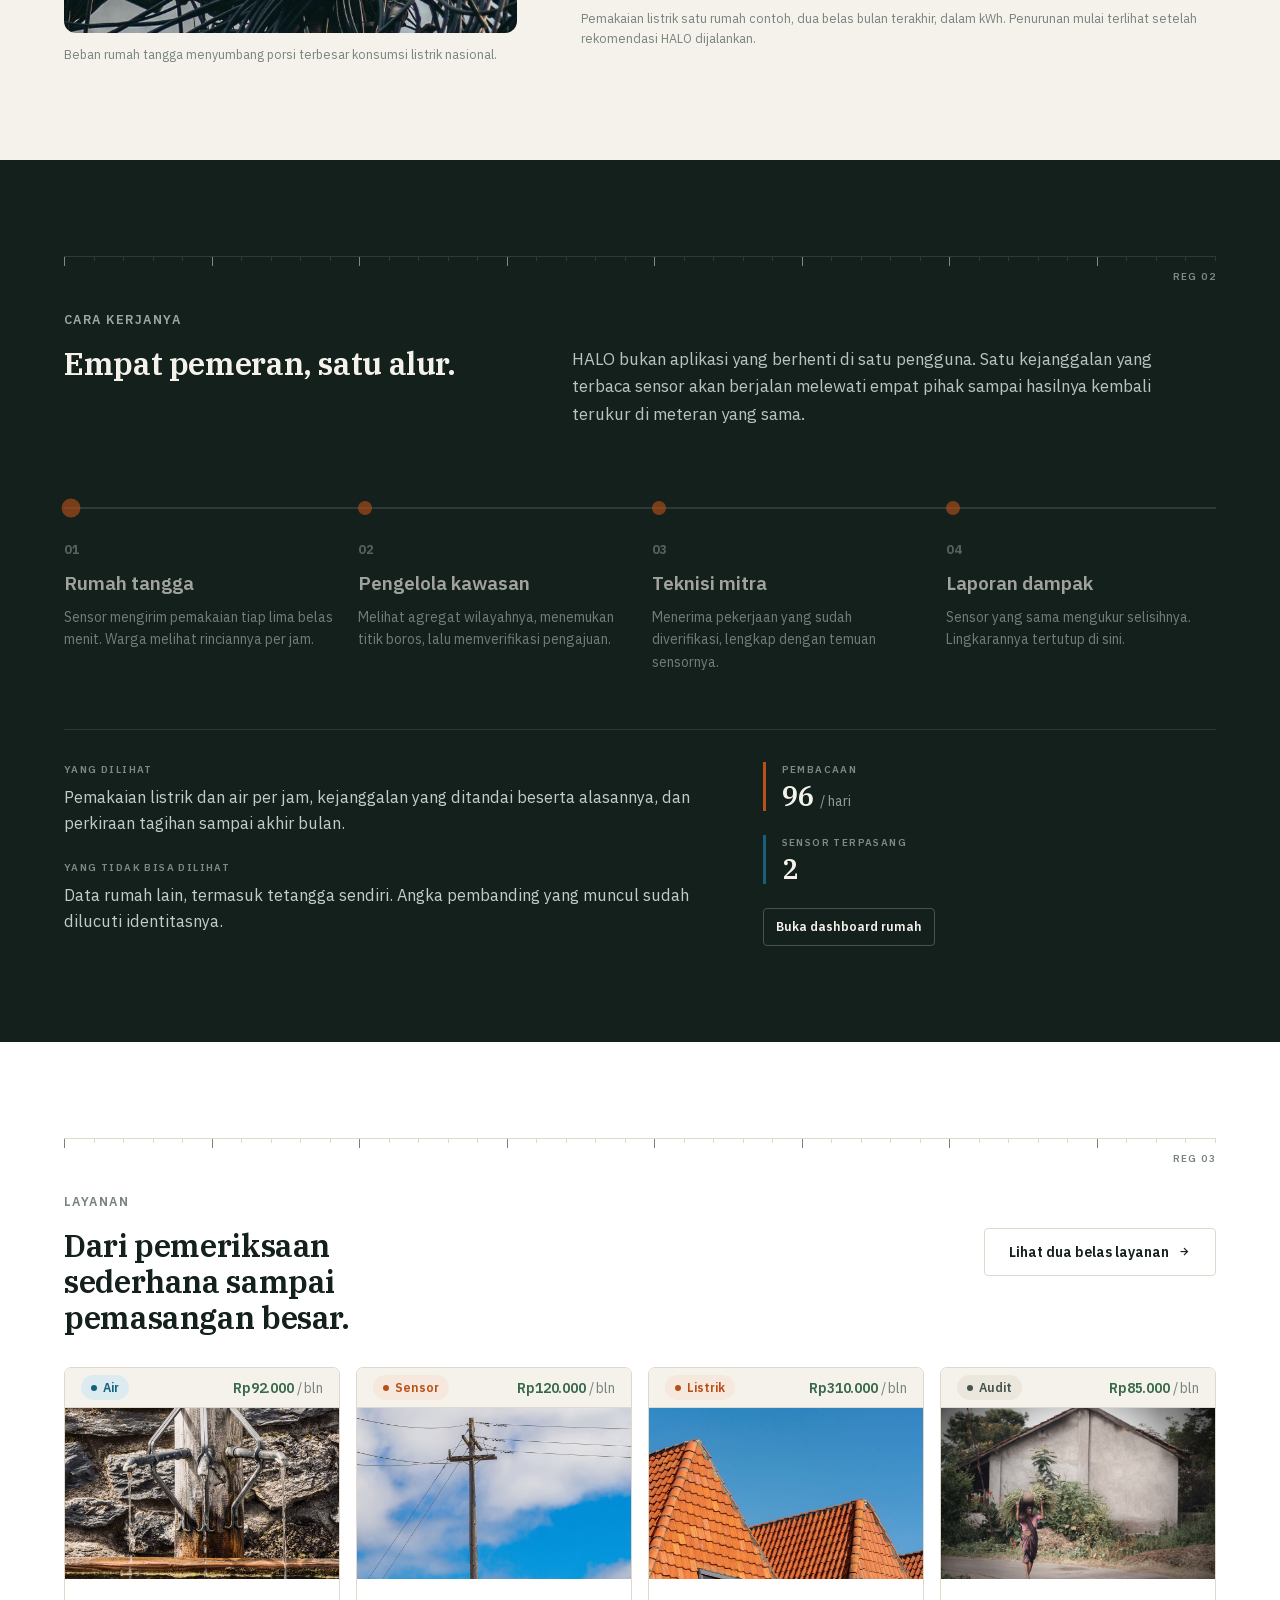
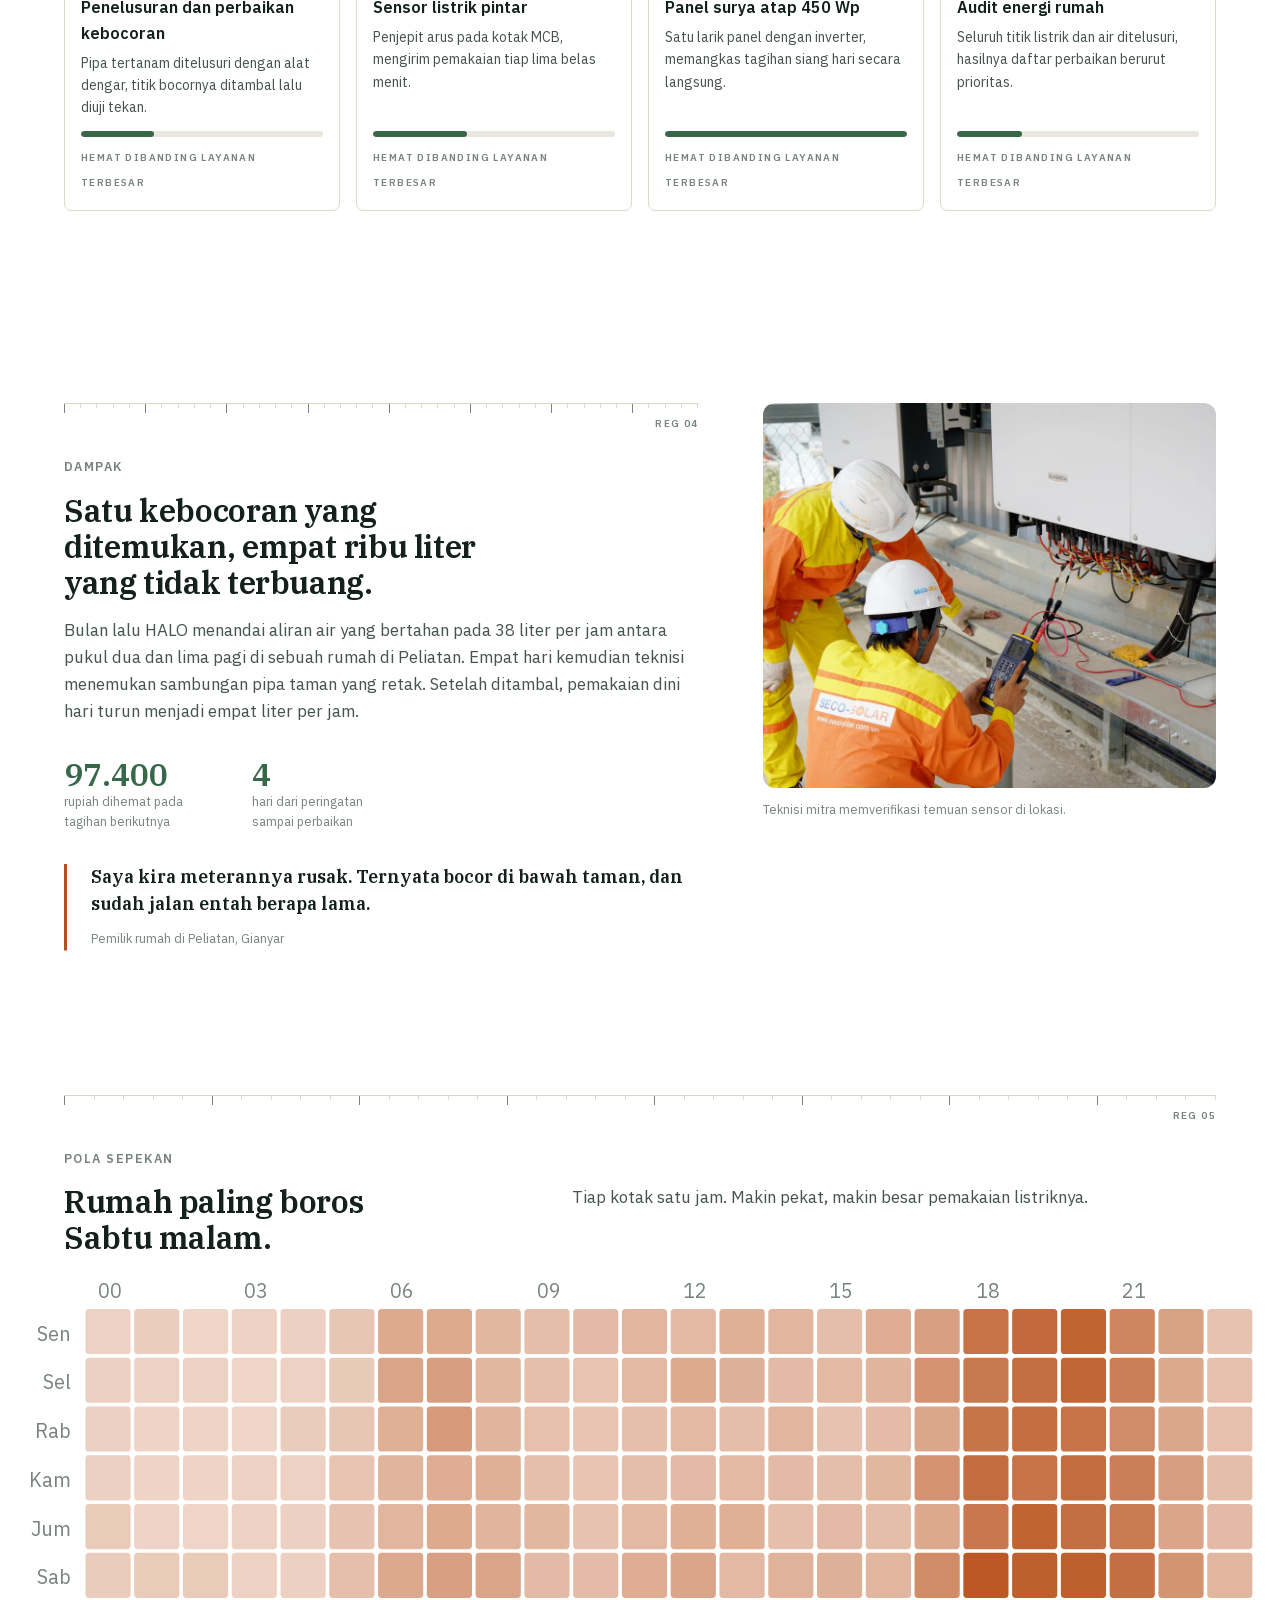
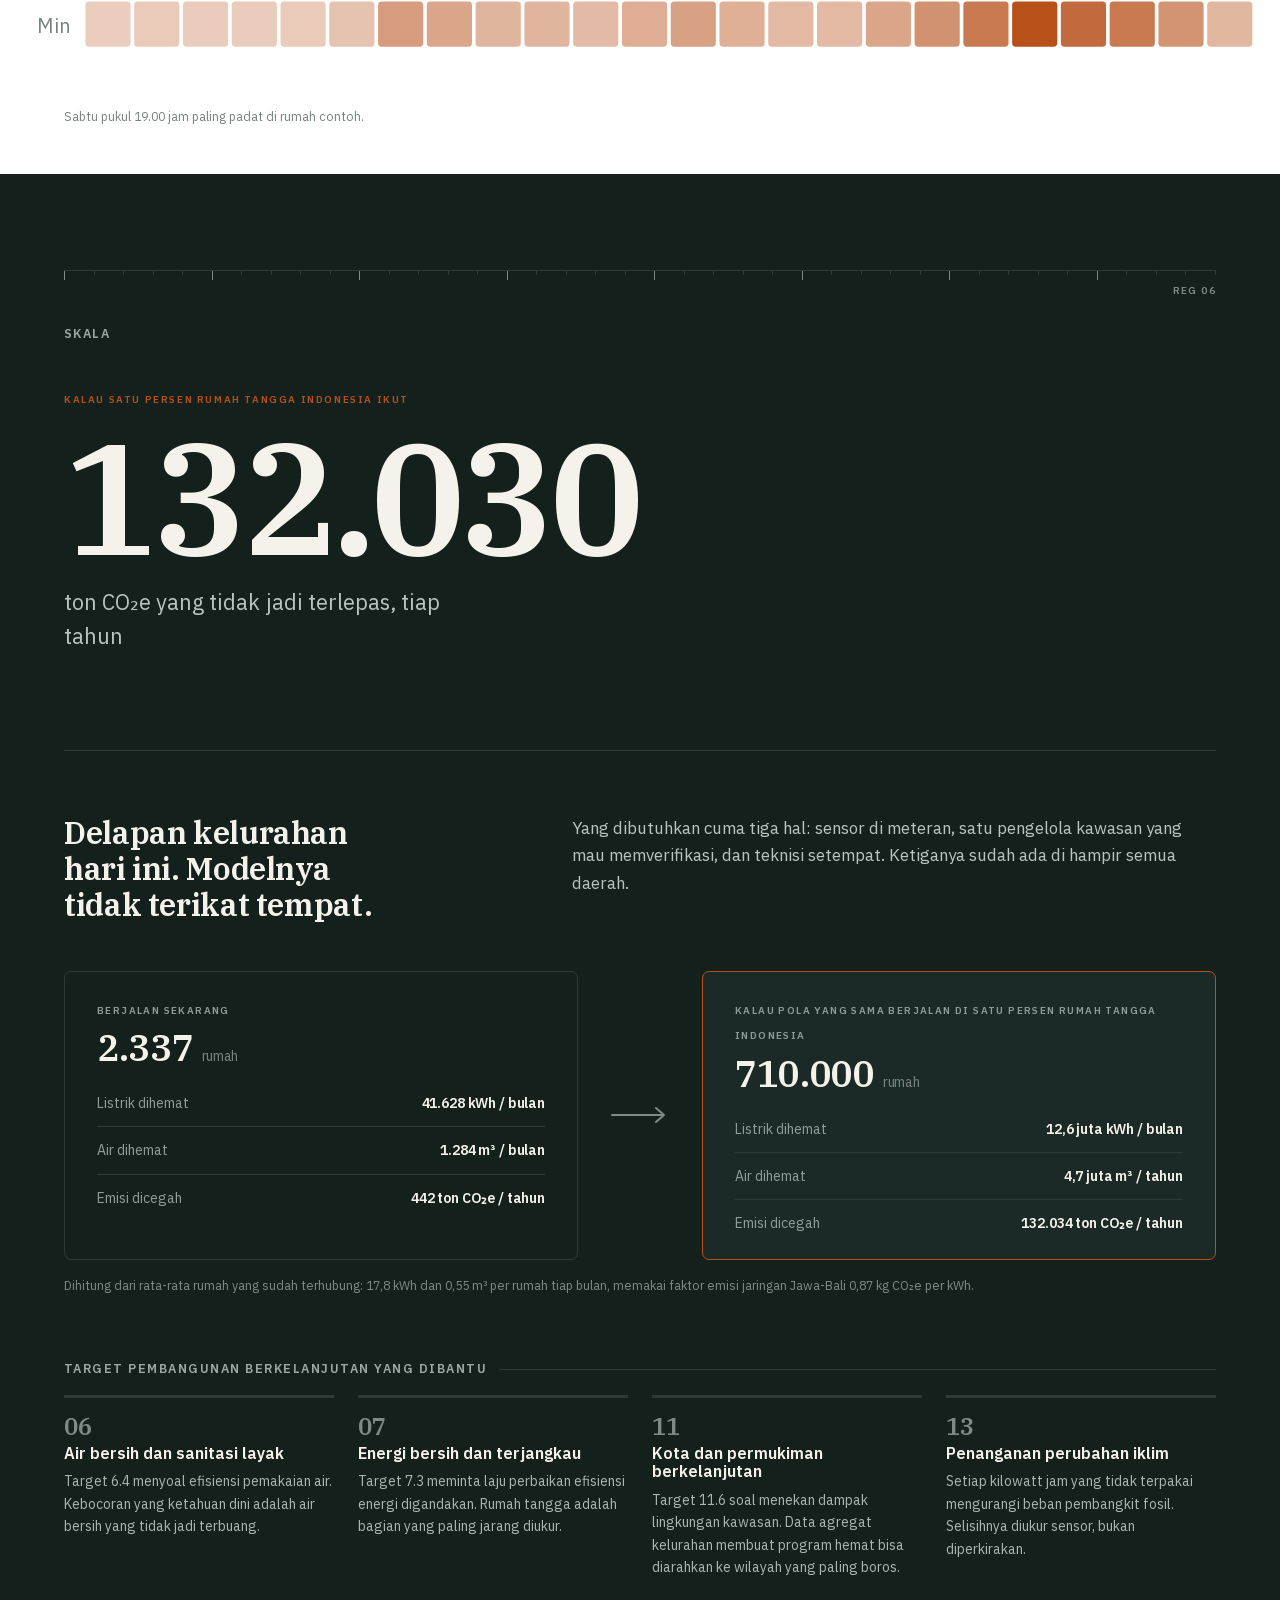
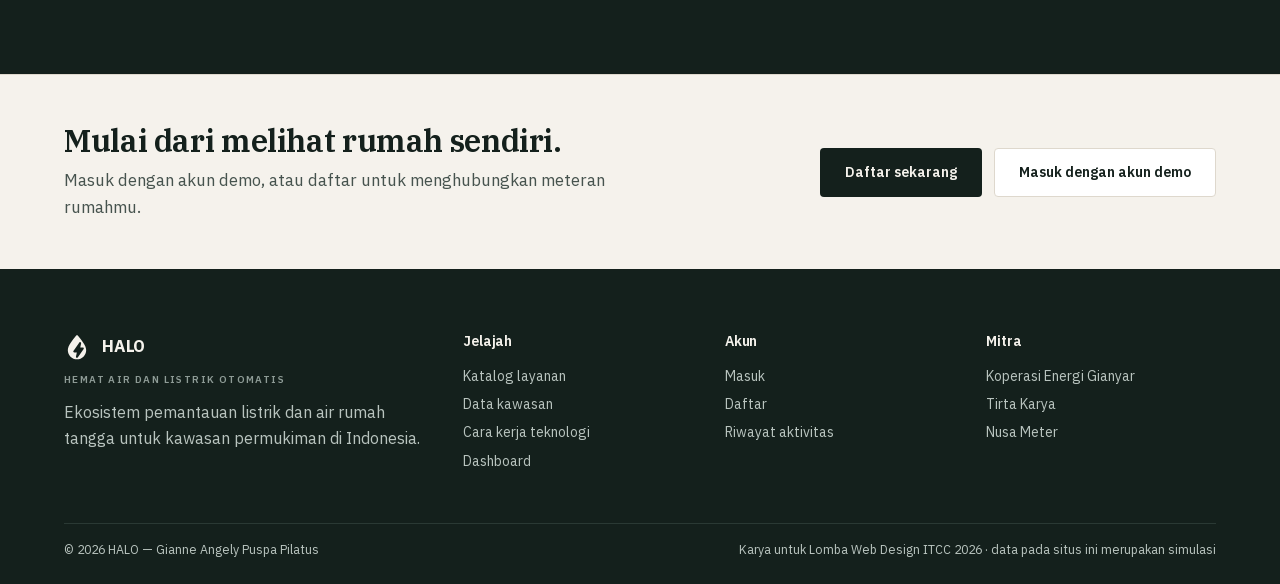
==== commit cb5322a7: "Empat penajaman: cetak, kontras halaman dalam, simulator, aksesibilitas Cetak: dua bug nyata ditemuk" ====
--- a/WD_MAHASISWA_Gianne Angely Puspa Pilatus_ITCC 2026/Gianne Angely Puspa Pilatus_Website/index.html
+++ b/WD_MAHASISWA_Gianne Angely Puspa Pilatus_ITCC 2026/Gianne Angely Puspa Pilatus_Website/index.html
@@ -421,7 +421,7 @@
           </ul>
         </div>
         <div class="skala-panah" aria-hidden="true">
-          <svg viewBox="0 0 60 24" fill="none"><path d="M2 12h52M46 5l8 7-8 7" stroke="var(--ink-3)" stroke-width="2" stroke-linecap="round" stroke-linejoin="round"/></svg>
+          <svg viewBox="0 0 60 24" fill="none" aria-hidden="true"><path d="M2 12h52M46 5l8 7-8 7" stroke="var(--ink-3)" stroke-width="2" stroke-linecap="round" stroke-linejoin="round"/></svg>
         </div>
         <div class="skala-sisi skala-sisi-besar">
           <span class="satuan">Kalau pola yang sama berjalan di satu persen rumah tangga Indonesia</span>
--- a/WD_MAHASISWA_Gianne Angely Puspa Pilatus_ITCC 2026/Gianne Angely Puspa Pilatus_Website/css/style.css
+++ b/WD_MAHASISWA_Gianne Angely Puspa Pilatus_ITCC 2026/Gianne Angely Puspa Pilatus_Website/css/style.css
@@ -105,11 +105,25 @@
 
 :focus-visible { outline: 2px solid var(--air); outline-offset: 2px; border-radius: var(--r-xs); }
 
+/* Tautan lompat untuk pengguna papan ketik.
+   Disembunyikan dengan digeser ke atas layar, bukan dengan
+   left: -9999px — offset raksasa begitu bisa tidak berlaku lagi
+   begitu ada leluhur yang mengurung isinya. */
 .lewati {
-  position: absolute; left: -9999px; top: 0; z-index: 200;
-  background: var(--ink); color: var(--paper); padding: var(--s3) var(--s4);
-}
-.lewati:focus { left: var(--s4); top: var(--s4); }
+  position: fixed; top: var(--s4); left: var(--s4); z-index: 300;
+  background: var(--ink); color: var(--paper);
+  padding: var(--s3) var(--s5); border-radius: var(--r-sm);
+  font-size: var(--fs-sm); font-weight: 600;
+  transform: translateY(calc(-100% - var(--s5)));
+  transition: transform .16s var(--ease);
+}
+.lewati:focus { transform: translateY(0); outline: 2px solid var(--air); outline-offset: 2px; }
+
+/* Terbaca pembaca layar, tidak terlihat di layar */
+.visually-hidden {
+  position: absolute; width: 1px; height: 1px; overflow: hidden;
+  clip: rect(0 0 0 0); clip-path: inset(50%); white-space: nowrap;
+}
 
 /* ---------- Tata letak ---------- */
 .wrap { width: 100%; max-width: var(--wrap); margin-inline: auto; padding-inline: var(--s5); }
@@ -295,8 +309,15 @@
 
 /* ---------- Cetak ---------- */
 @media print {
-  .bilah, .kaki, .toast-rak, #muat, .btn { display: none !important; }
+  /* Yang hanya berguna di layar tidak ikut tercetak: bilah atas,
+     kaki halaman, tombol, tautan lompat, pita ukur, dan pemberitahuan. */
+  .bilah, .kaki, .toast-rak, #muat, .btn, .lewati, .rel-tik,
+  .tab-rak, .aj-panah, .hanya-layar { display: none !important; }
   body { background: #fff; }
+  /* Baris pengajuan dibuka semua supaya kertasnya berisi riwayat utuh */
+  .aj-isi[hidden] { display: block !important; }
+  .aj-bukti { display: none; }
+  a[href]::after { content: ''; }
   .kartu { break-inside: avoid; border-color: #ccc; }
 }
 
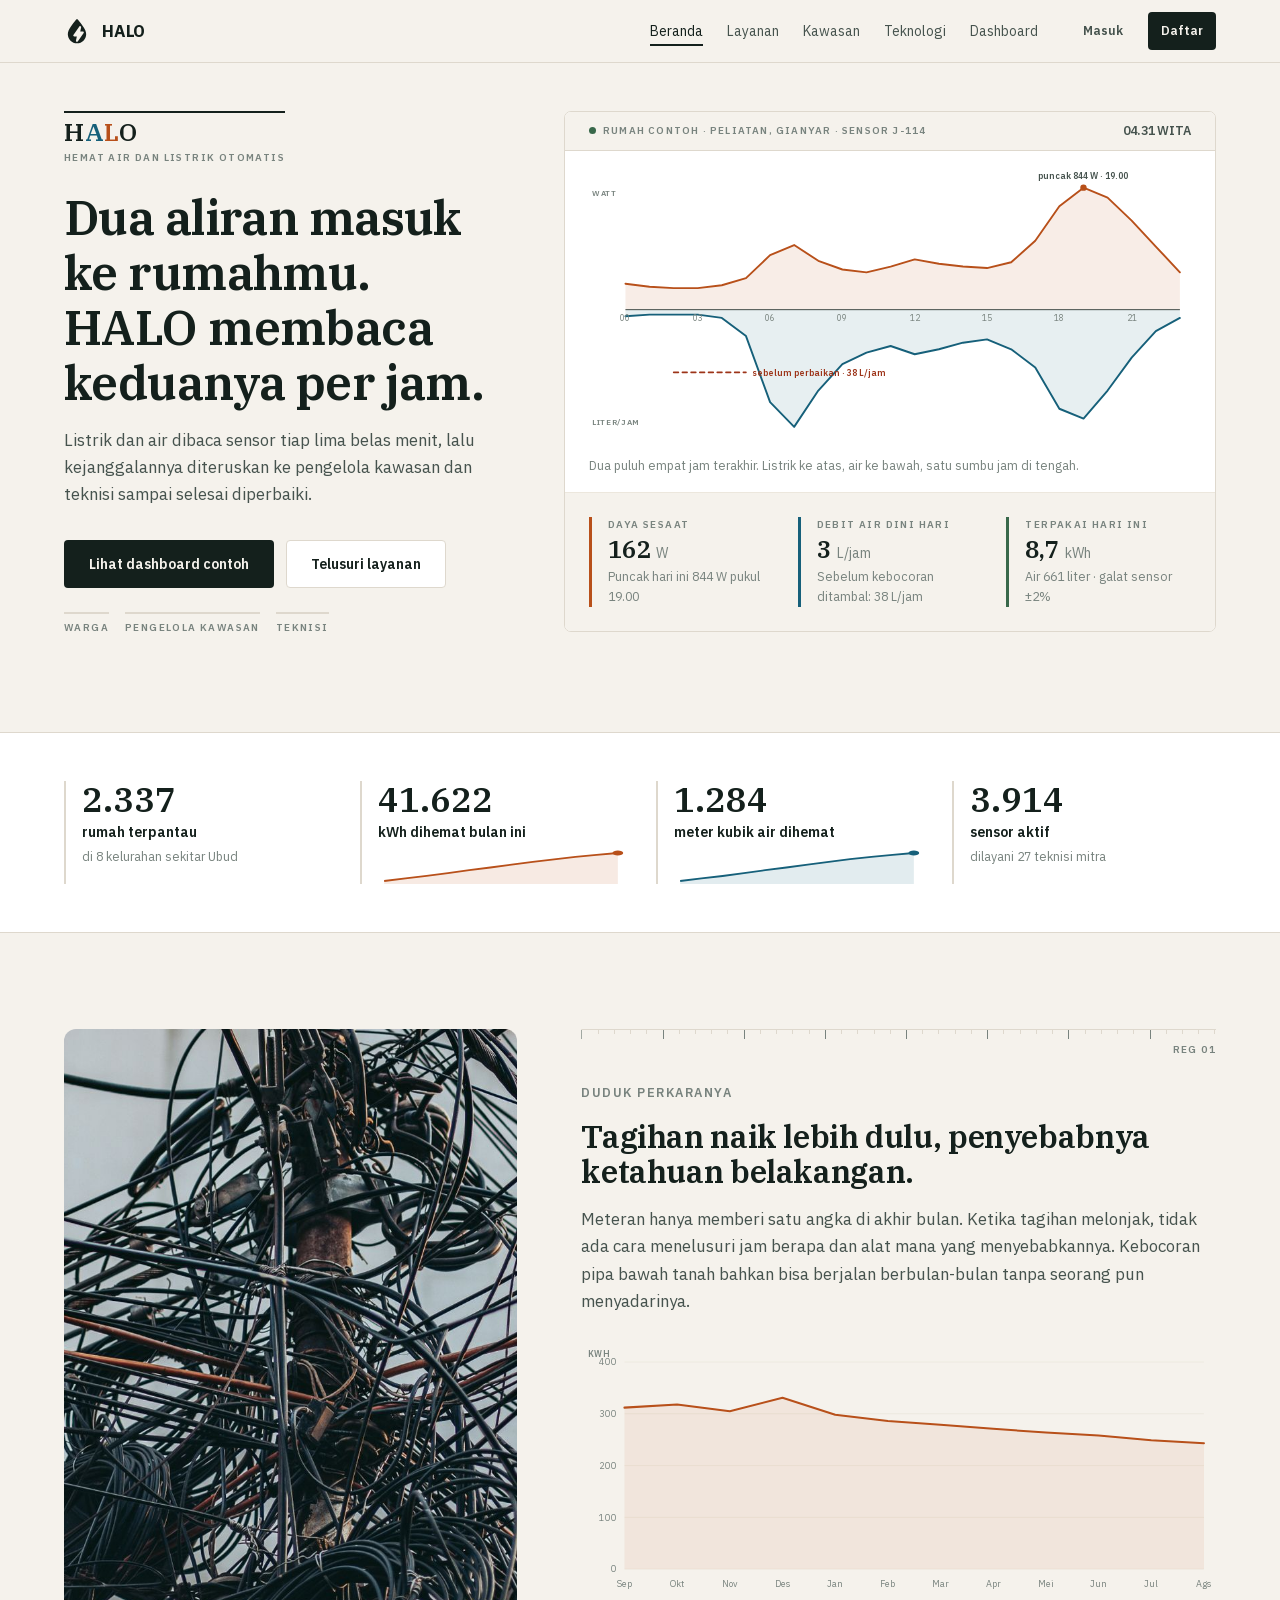
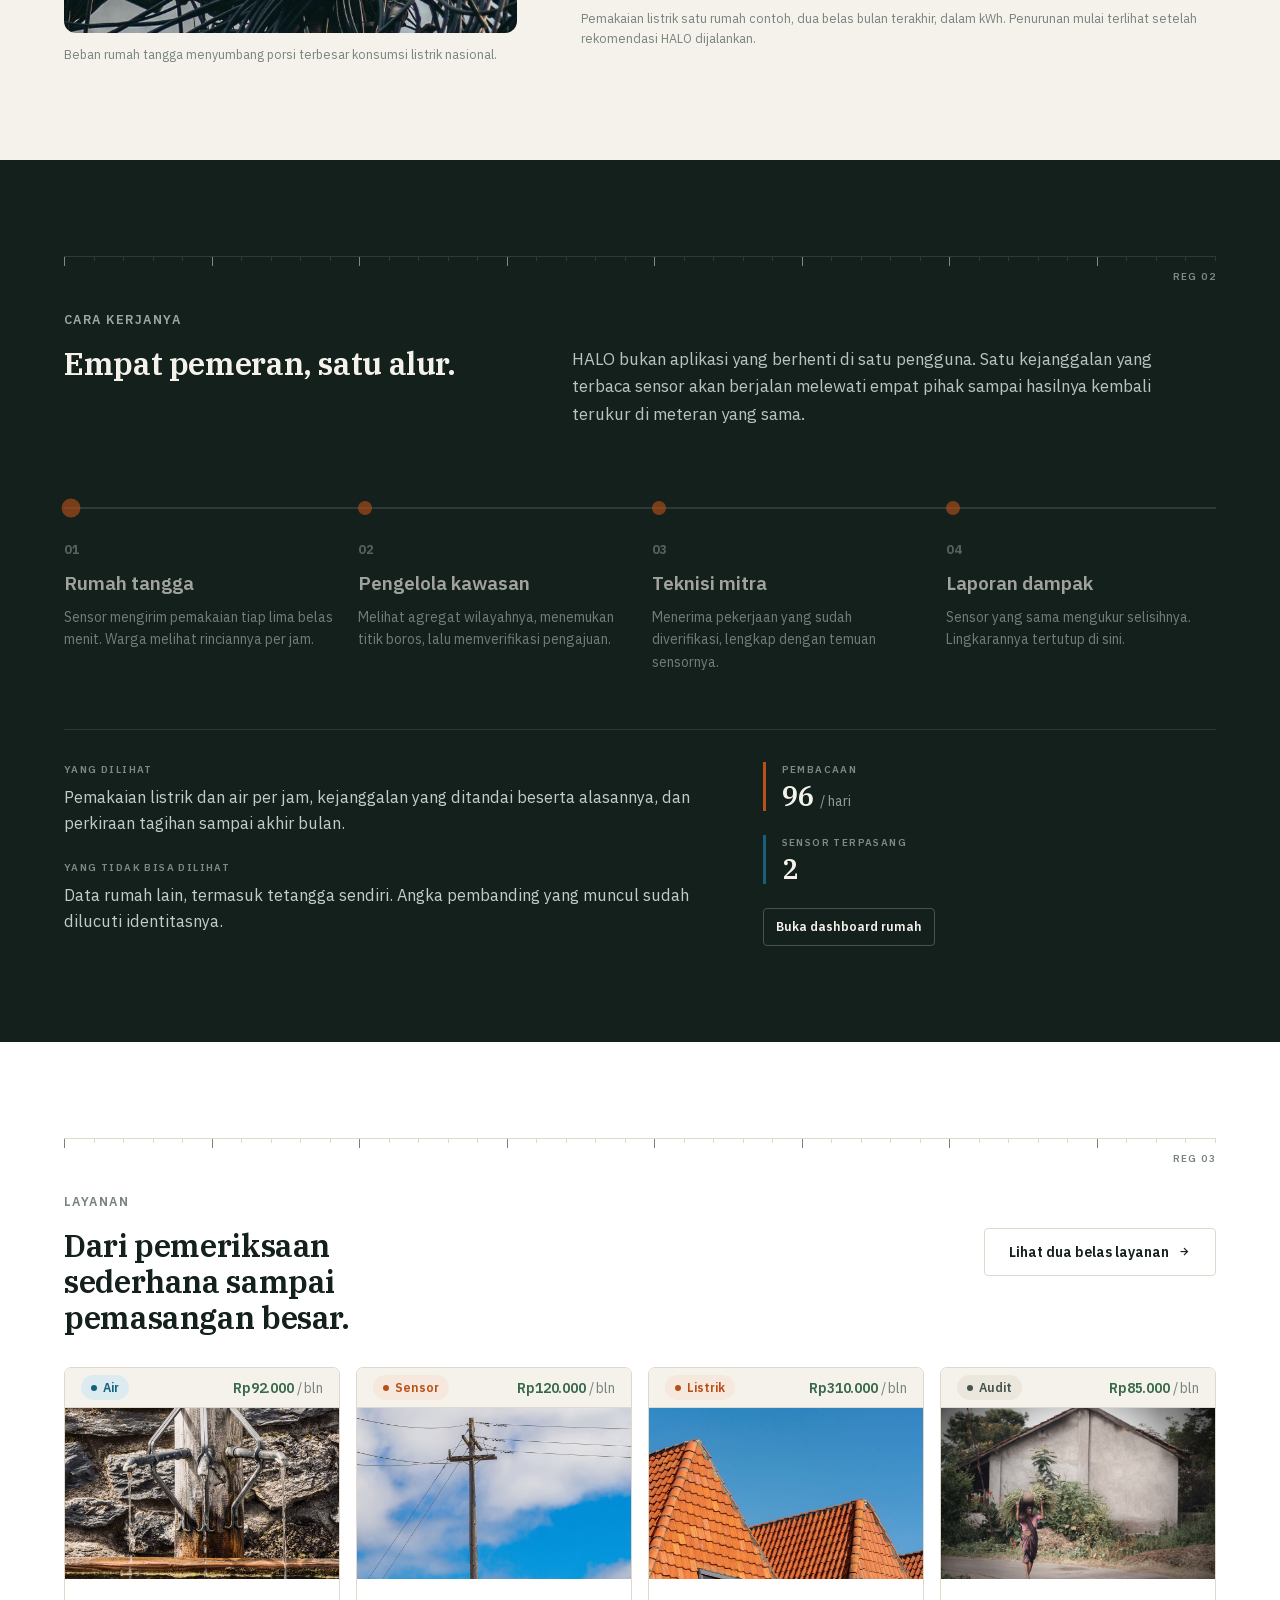
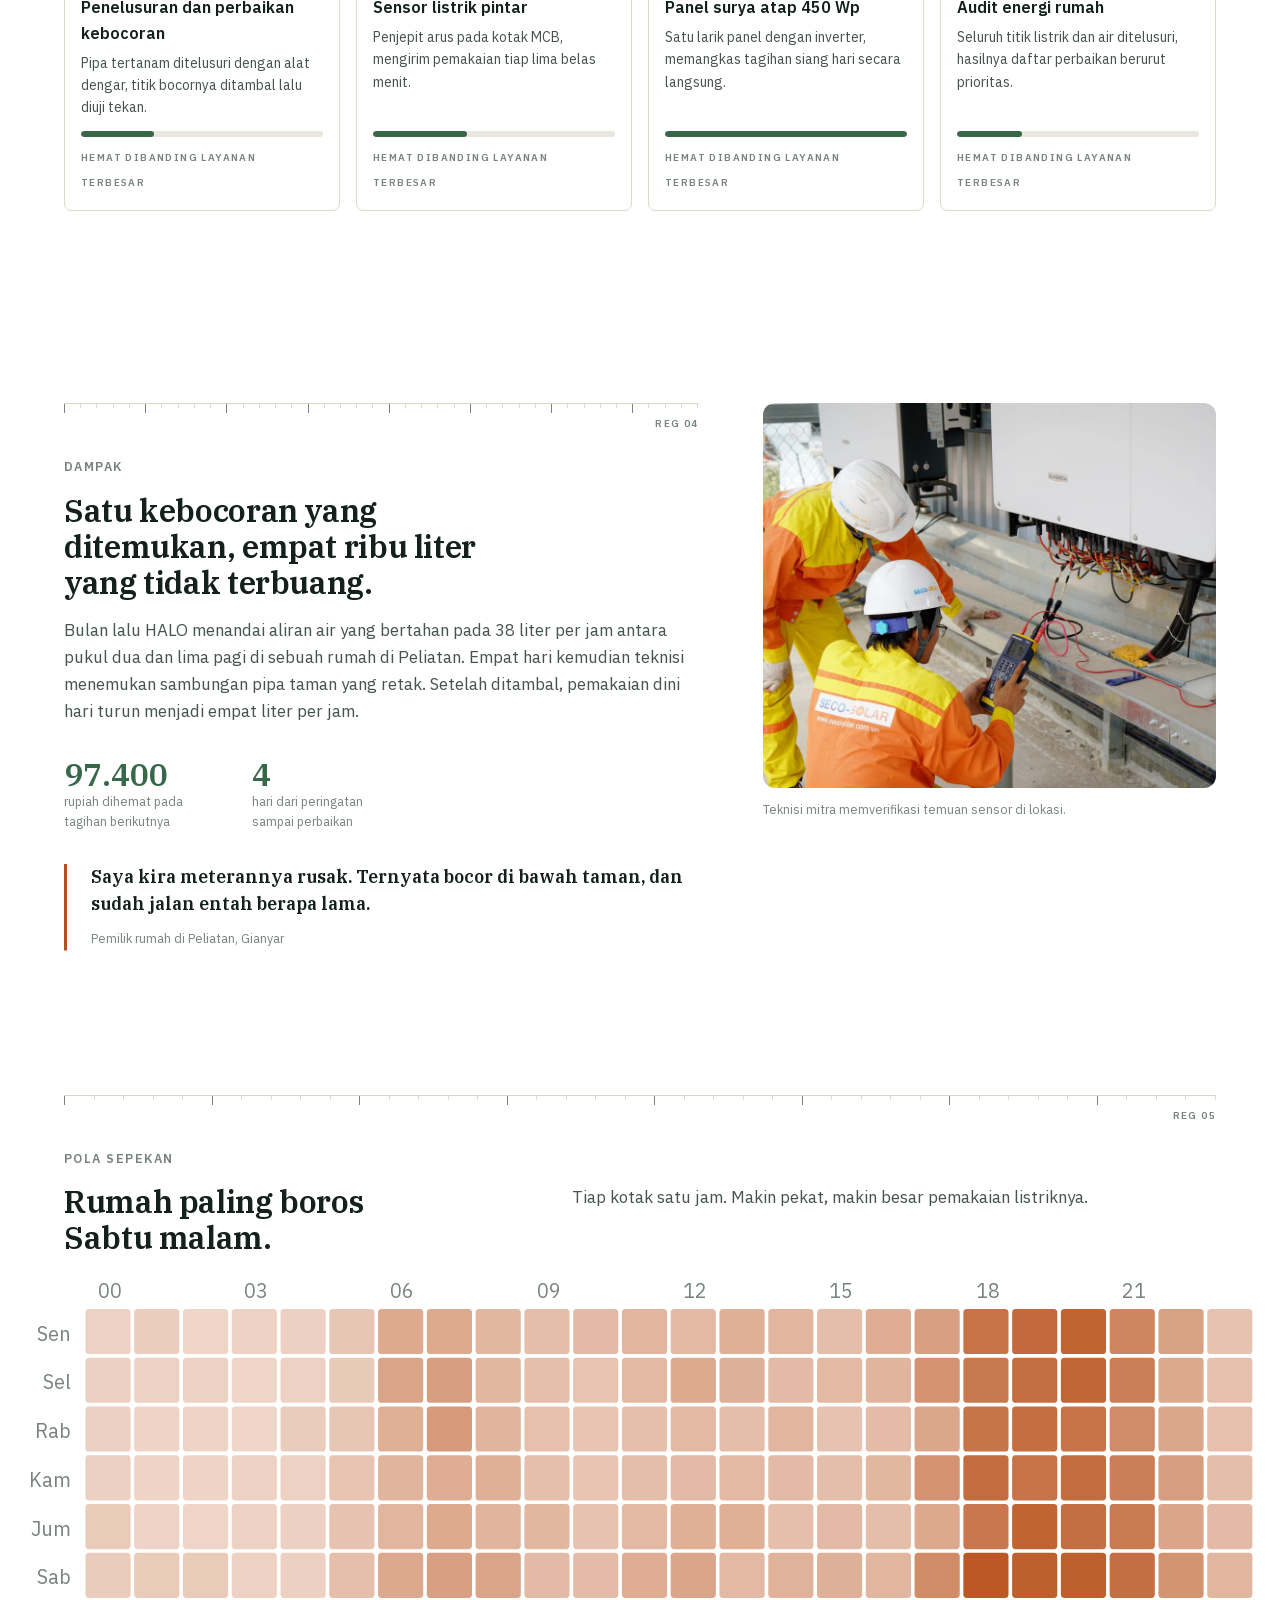
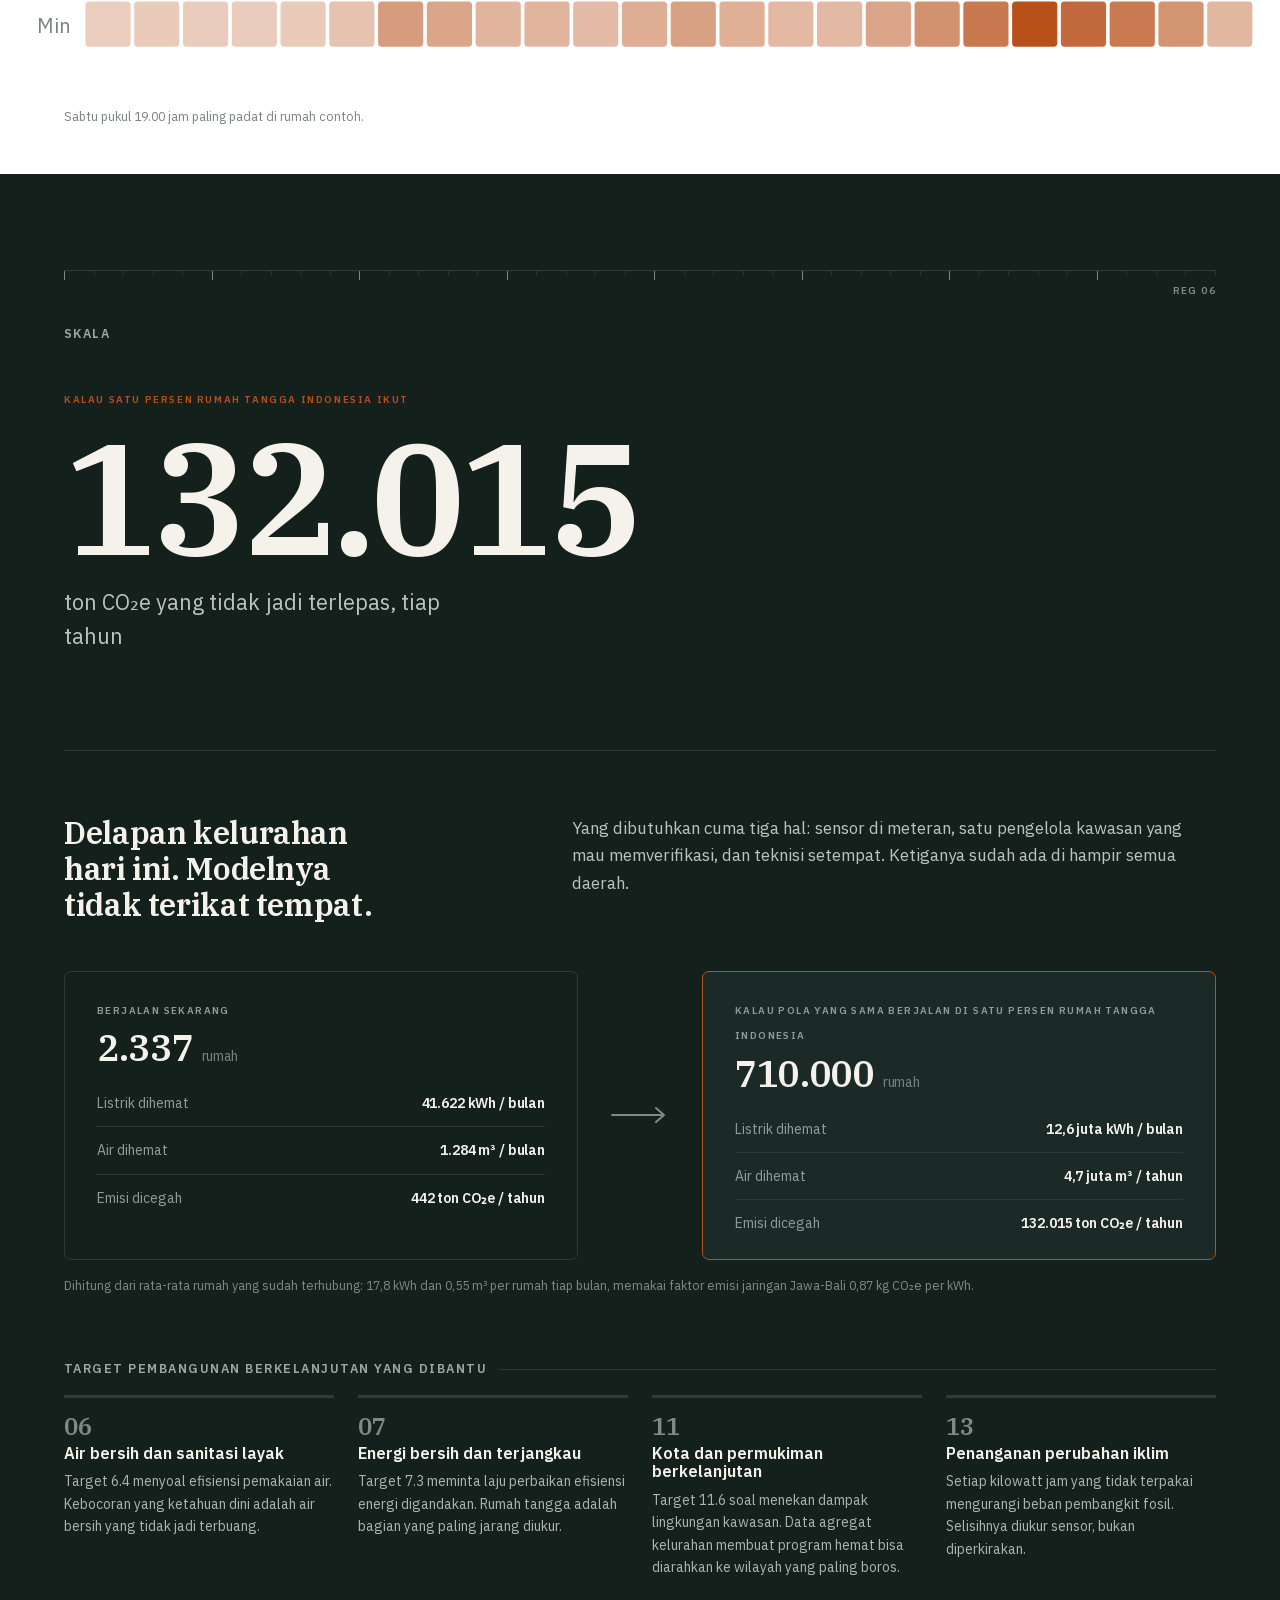
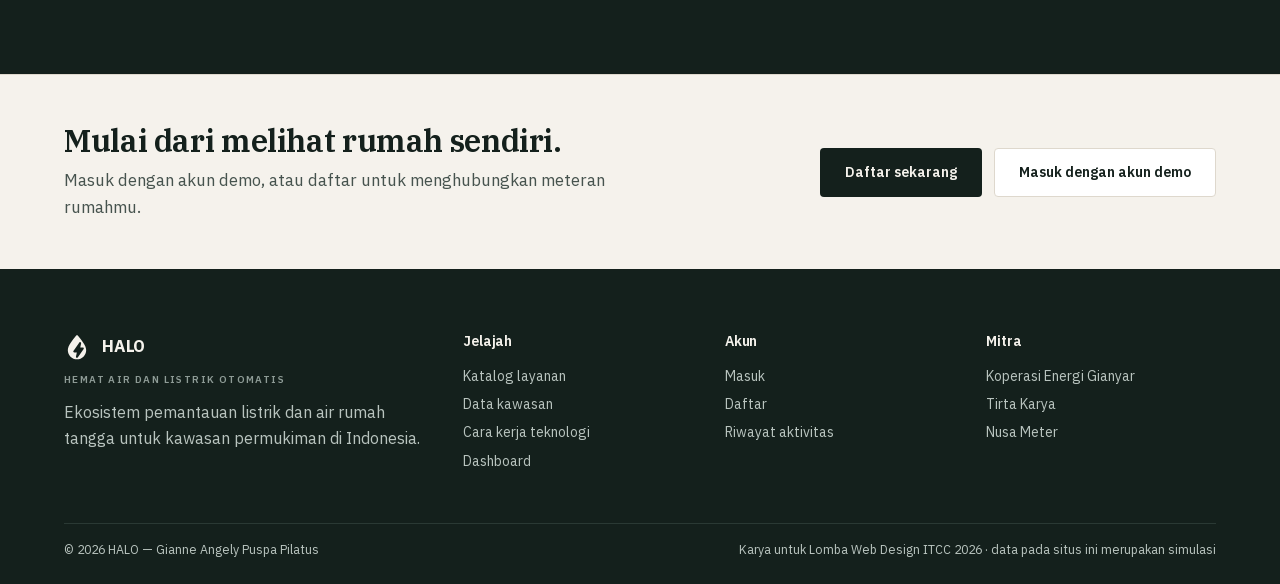
==== commit aa3ec105: "Dua grafik yang labelnya tidak cocok dengan datanya Garis mungil di deret angka beranda berlabel 'kW" ====
--- a/WD_MAHASISWA_Gianne Angely Puspa Pilatus_ITCC 2026/Gianne Angely Puspa Pilatus_Website/index.html
+++ b/WD_MAHASISWA_Gianne Angely Puspa Pilatus_ITCC 2026/Gianne Angely Puspa Pilatus_Website/index.html
@@ -105,7 +105,7 @@
           <p class="angka-sub">di 8 kelurahan sekitar Ubud</p>
         </li>
         <li>
-          <p class="angka-besar tnum" data-hitung="41628">0</p>
+          <p class="angka-besar tnum" data-hitung="41622">0</p>
           <p class="angka-nama">kWh dihemat bulan ini</p>
           <div class="angka-kilau" data-kilau="listrik"></div>
         </li>
@@ -396,7 +396,7 @@
 
       <div class="raksasa">
         <p class="raksasa-syarat">Kalau satu persen rumah tangga Indonesia ikut</p>
-        <p class="raksasa-angka ukur" data-hitung="132034">0</p>
+        <p class="raksasa-angka ukur" data-hitung="132015">0</p>
         <p class="raksasa-satuan">ton CO&#8322;e yang tidak jadi terlepas, tiap tahun</p>
       </div>
 
@@ -415,7 +415,7 @@
           <span class="satuan">Berjalan sekarang</span>
           <p class="skala-angka ukur">2.337 <span class="alat-unit">rumah</span></p>
           <ul class="skala-rinci">
-            <li><span>Listrik dihemat</span><strong class="ukur">41.628 kWh / bulan</strong></li>
+            <li><span>Listrik dihemat</span><strong class="ukur">41.622 kWh / bulan</strong></li>
             <li><span>Air dihemat</span><strong class="ukur">1.284 m³ / bulan</strong></li>
             <li><span>Emisi dicegah</span><strong class="ukur">442 ton CO₂e / tahun</strong></li>
           </ul>
@@ -429,7 +429,7 @@
           <ul class="skala-rinci">
             <li><span>Listrik dihemat</span><strong class="ukur">12,6 juta kWh / bulan</strong></li>
             <li><span>Air dihemat</span><strong class="ukur">4,7 juta m³ / tahun</strong></li>
-            <li><span>Emisi dicegah</span><strong class="ukur hemat-warna">132.034 ton CO₂e / tahun</strong></li>
+            <li><span>Emisi dicegah</span><strong class="ukur hemat-warna">132.015 ton CO₂e / tahun</strong></li>
           </ul>
         </div>
       </div>
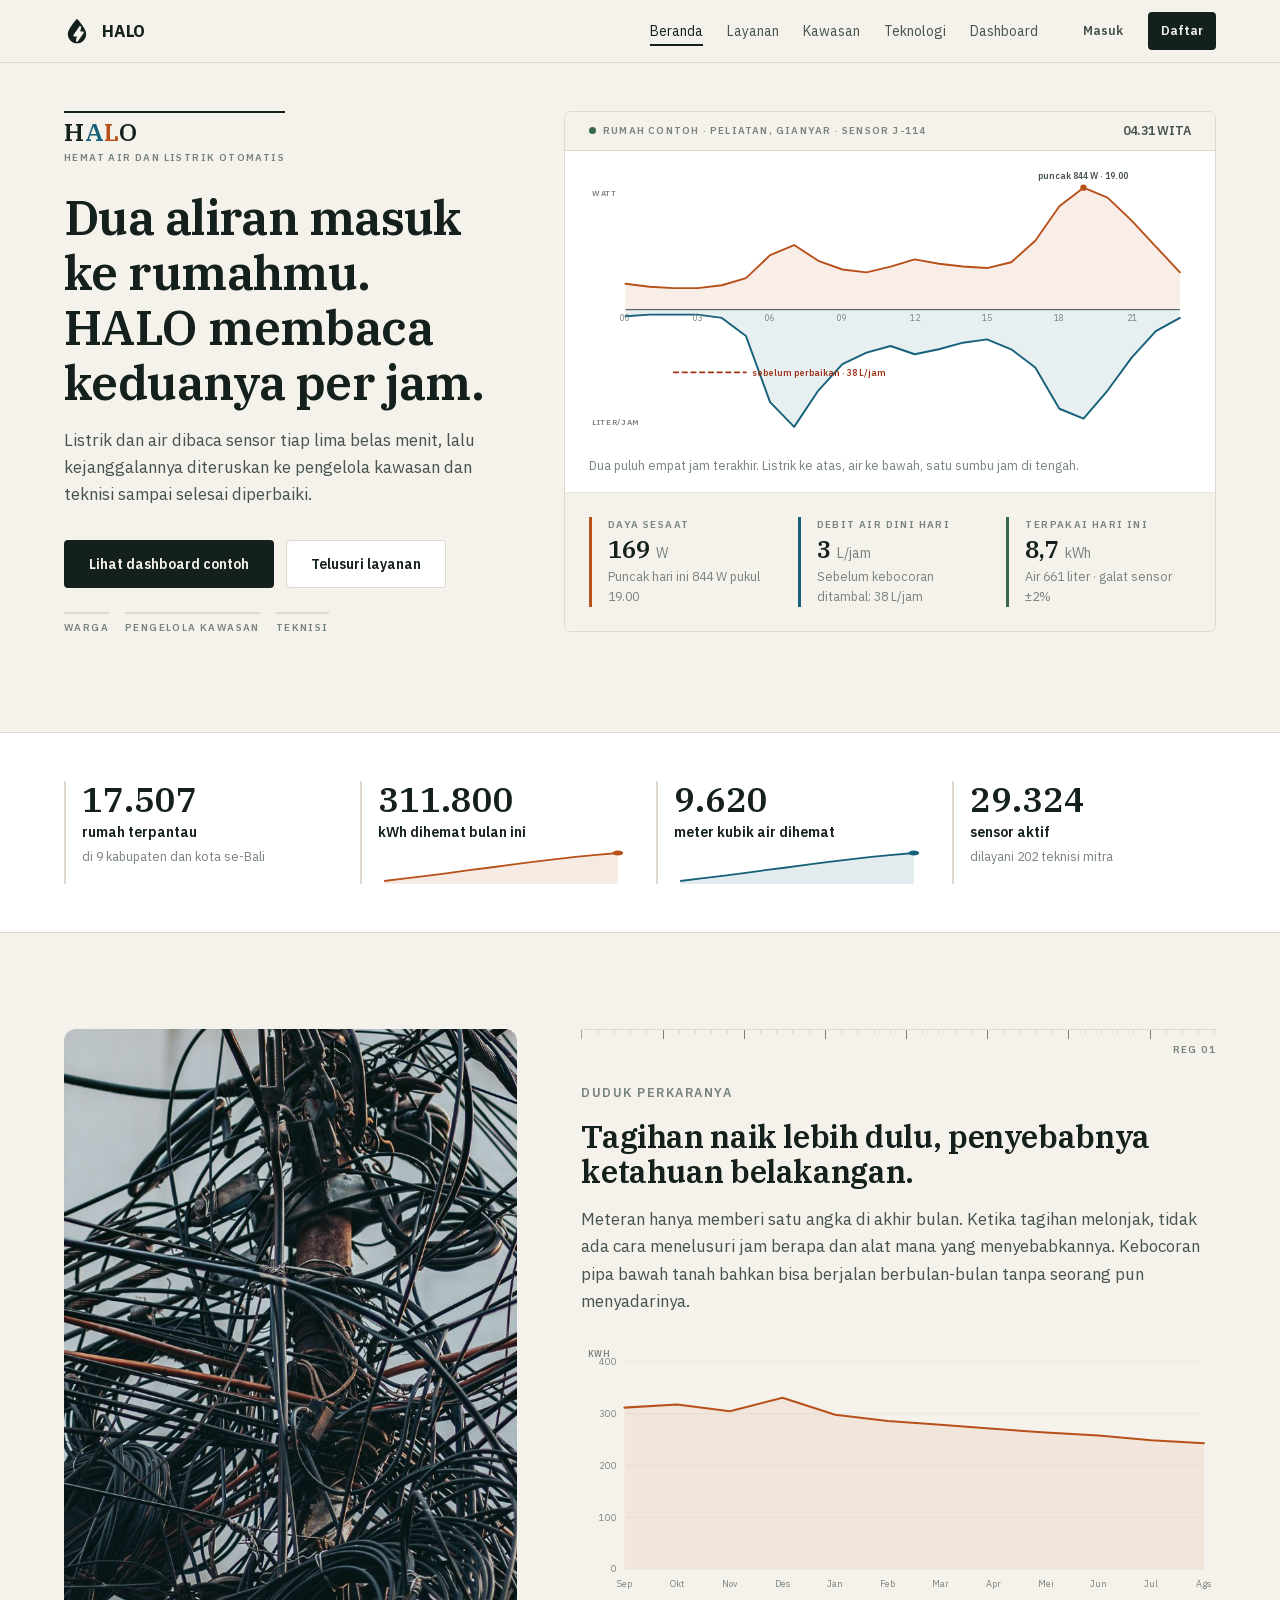
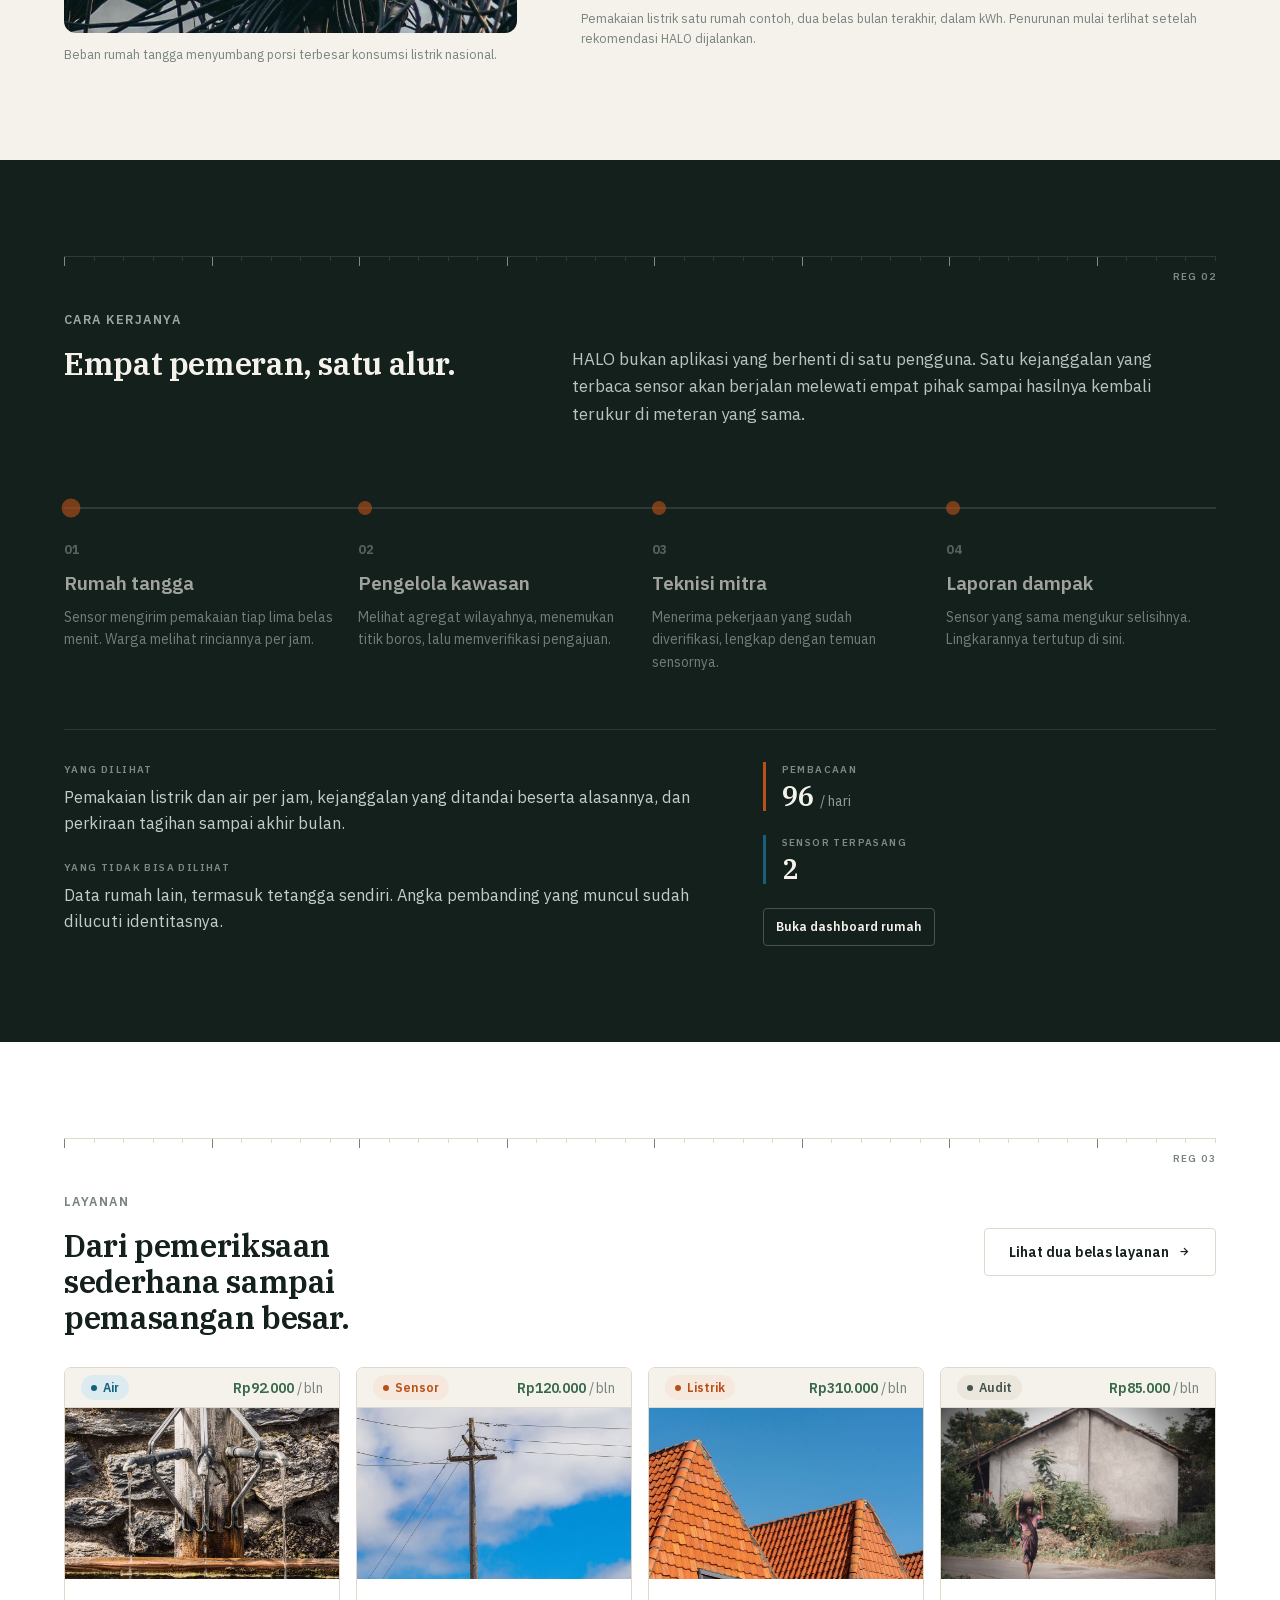
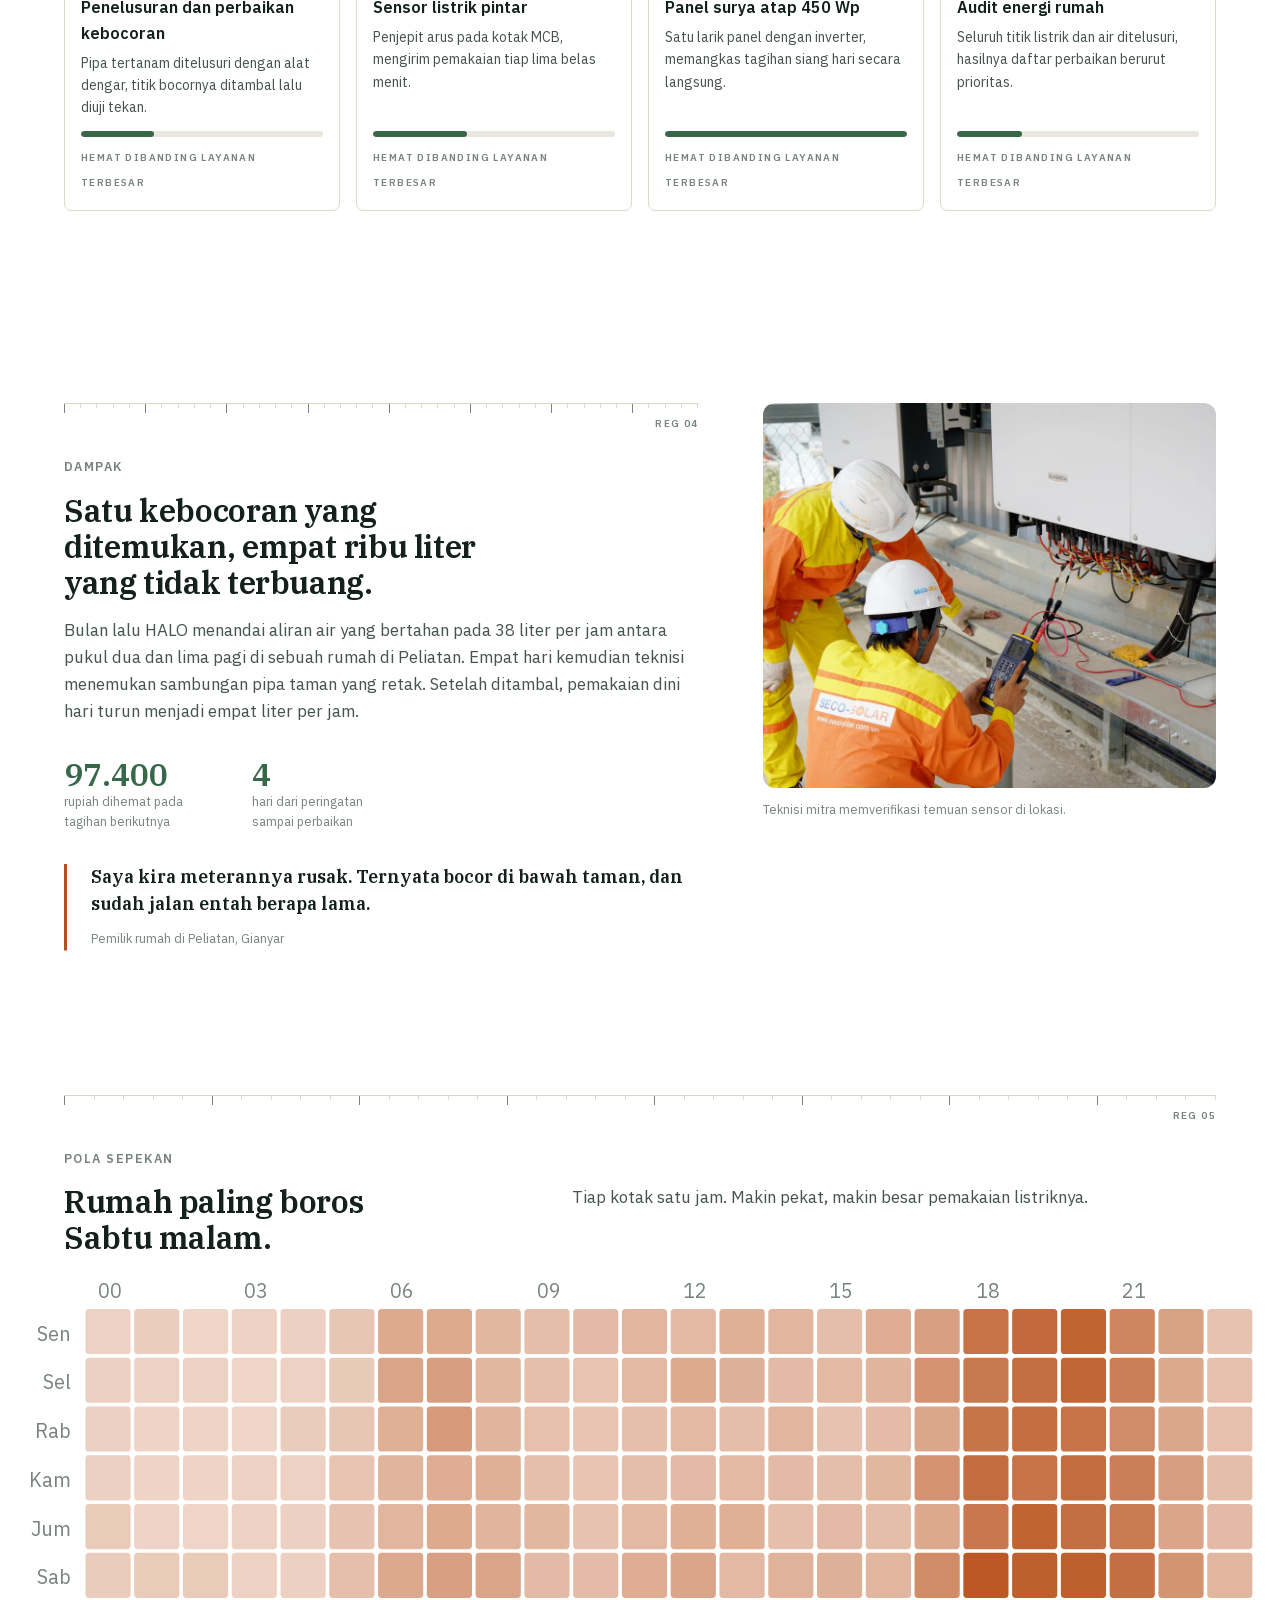
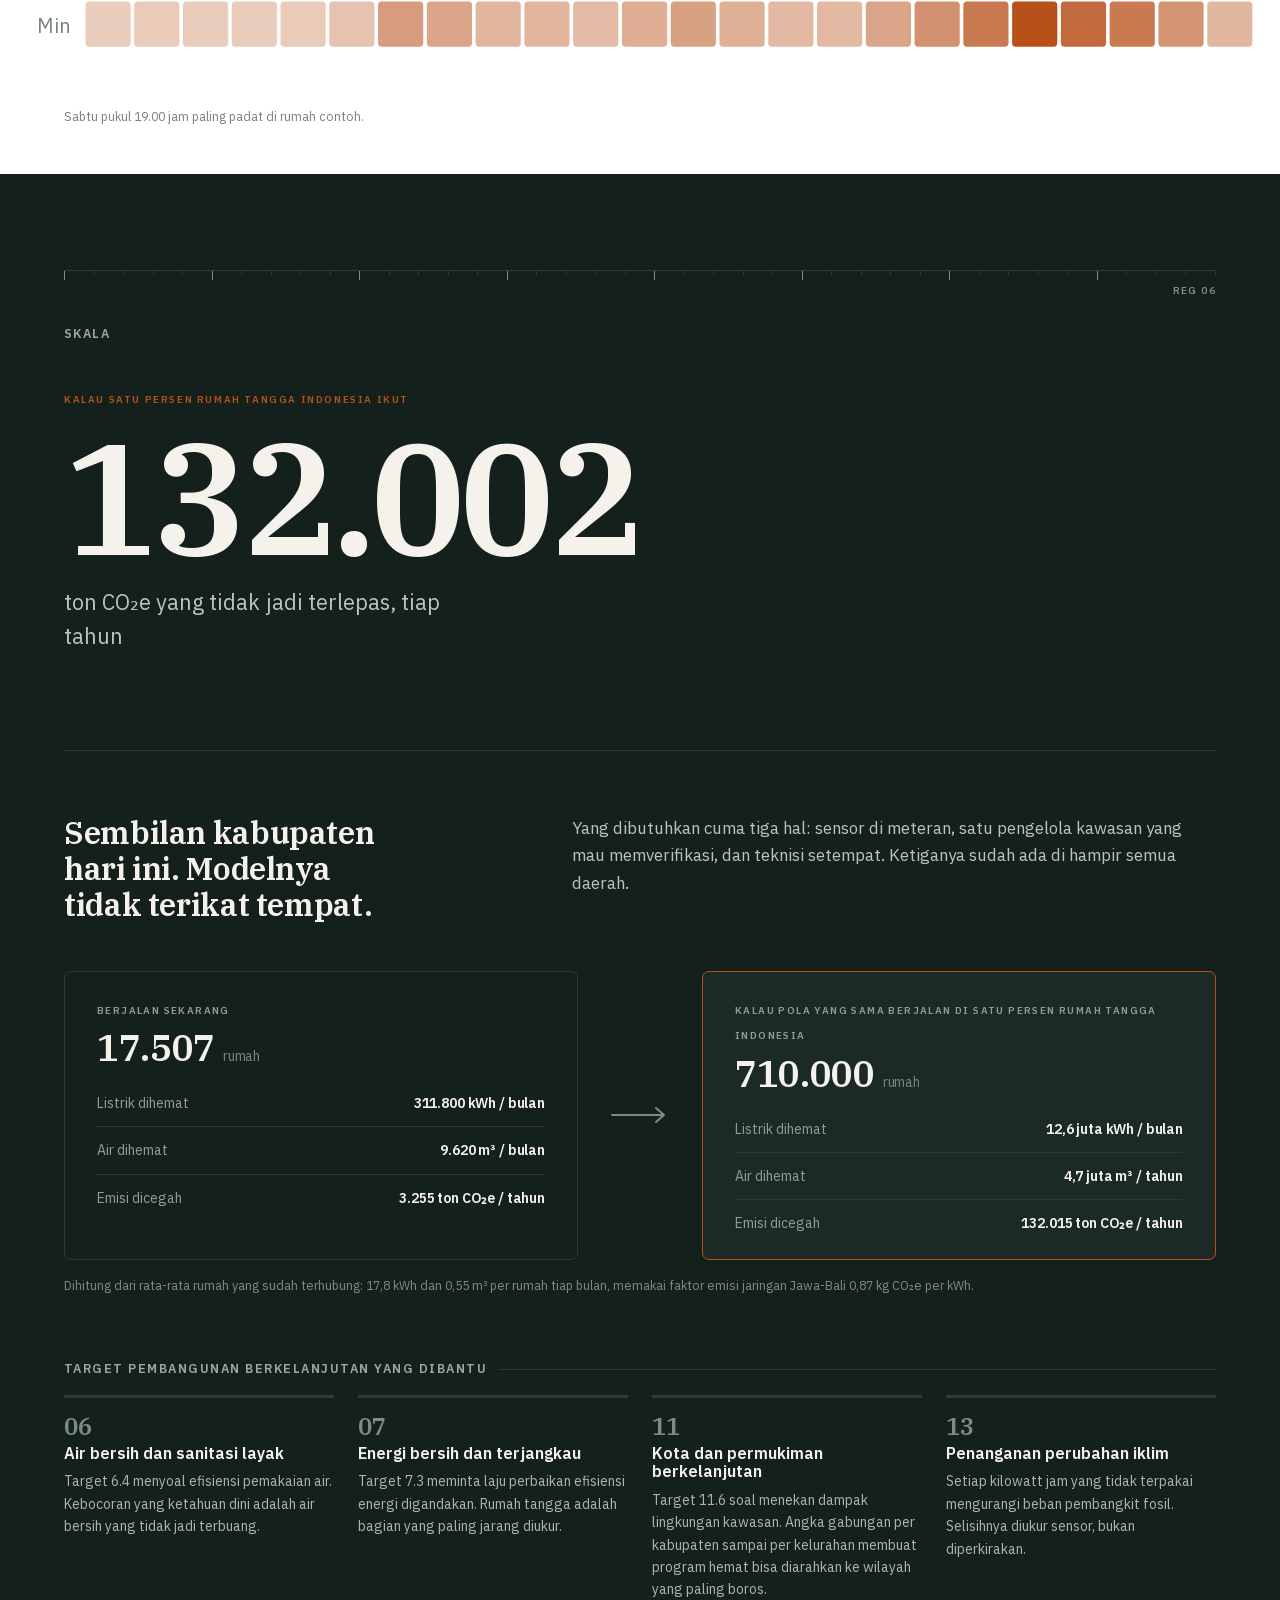
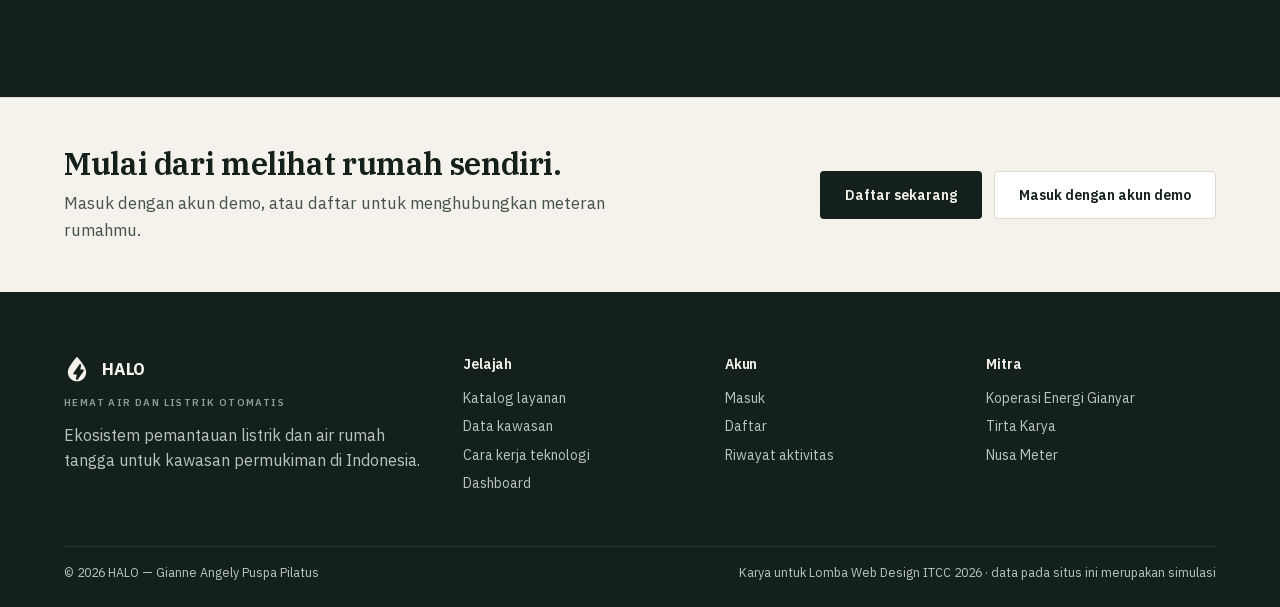
==== commit feb70513: "Cakupan wilayah naik satu tingkat: Bali, dengan Gianyar dibuka penuh Halaman Kawasan sebelumnya berh" ====
--- a/WD_MAHASISWA_Gianne Angely Puspa Pilatus_ITCC 2026/Gianne Angely Puspa Pilatus_Website/index.html
+++ b/WD_MAHASISWA_Gianne Angely Puspa Pilatus_ITCC 2026/Gianne Angely Puspa Pilatus_Website/index.html
@@ -100,24 +100,24 @@
     <div class="wrap">
       <ul class="angka-kisi" data-urut>
         <li>
-          <p class="angka-besar tnum" data-hitung="2337">0</p>
+          <p class="angka-besar tnum" data-hitung="17507">0</p>
           <p class="angka-nama">rumah terpantau</p>
-          <p class="angka-sub">di 8 kelurahan sekitar Ubud</p>
+          <p class="angka-sub">di 9 kabupaten dan kota se-Bali</p>
         </li>
         <li>
-          <p class="angka-besar tnum" data-hitung="41622">0</p>
+          <p class="angka-besar tnum" data-hitung="311800">0</p>
           <p class="angka-nama">kWh dihemat bulan ini</p>
           <div class="angka-kilau" data-kilau="listrik"></div>
         </li>
         <li>
-          <p class="angka-besar tnum" data-hitung="1284">0</p>
+          <p class="angka-besar tnum" data-hitung="9620">0</p>
           <p class="angka-nama">meter kubik air dihemat</p>
           <div class="angka-kilau" data-kilau="air"></div>
         </li>
         <li>
-          <p class="angka-besar tnum" data-hitung="3914">0</p>
+          <p class="angka-besar tnum" data-hitung="29324">0</p>
           <p class="angka-nama">sensor aktif</p>
-          <p class="angka-sub">dilayani 27 teknisi mitra</p>
+          <p class="angka-sub">dilayani 202 teknisi mitra</p>
         </li>
       </ul>
     </div>
@@ -218,12 +218,12 @@
             <div class="alur-isi-kisi">
               <div class="alur-uraian">
                 <p class="satuan">Yang dilihat</p>
-                <p>Angka gabungan tiap kelurahan, peringkat antar wilayah, dan antrean pengajuan warga yang menunggu keputusan.</p>
+                <p>Angka gabungan tiap kabupaten, dibuka sampai kelurahan, beserta antrean pengajuan warga yang menunggu keputusan.</p>
                 <p class="satuan">Yang tidak bisa dilihat</p>
                 <p class="alur-tidak">Pemakaian per jam milik rumah tertentu. Yang sampai ke sini hanya angka yang sudah digabung.</p>
               </div>
               <div class="alur-sel">
-                <div class="sel sel-air"><span class="satuan sel-satuan">Rumah terhubung</span><span class="sel-angka">2.337</span></div>
+                <div class="sel sel-air"><span class="satuan sel-satuan">Rumah terhubung</span><span class="sel-angka">17.507</span></div>
                 <div class="sel sel-listrik"><span class="satuan sel-satuan">Kelurahan</span><span class="sel-angka">8</span></div>
                 <a class="btn btn-garis btn-kecil" href="pages/kawasan.html">Buka data kawasan</a>
               </div>
@@ -401,7 +401,7 @@
       </div>
 
       <div class="skala-kepala">
-        <h2>Delapan kelurahan hari ini. Modelnya tidak terikat tempat.</h2>
+        <h2>Sembilan kabupaten hari ini. Modelnya tidak terikat tempat.</h2>
         <p class="pengantar">
           Yang dibutuhkan cuma tiga hal: sensor di meteran, satu pengelola kawasan
           yang mau memverifikasi, dan teknisi setempat. Ketiganya sudah ada di
@@ -413,11 +413,11 @@
       <div class="skala-banding">
         <div class="skala-sisi">
           <span class="satuan">Berjalan sekarang</span>
-          <p class="skala-angka ukur">2.337 <span class="alat-unit">rumah</span></p>
+          <p class="skala-angka ukur">17.507 <span class="alat-unit">rumah</span></p>
           <ul class="skala-rinci">
-            <li><span>Listrik dihemat</span><strong class="ukur">41.622 kWh / bulan</strong></li>
-            <li><span>Air dihemat</span><strong class="ukur">1.284 m³ / bulan</strong></li>
-            <li><span>Emisi dicegah</span><strong class="ukur">442 ton CO₂e / tahun</strong></li>
+            <li><span>Listrik dihemat</span><strong class="ukur">311.800 kWh / bulan</strong></li>
+            <li><span>Air dihemat</span><strong class="ukur">9.620 m³ / bulan</strong></li>
+            <li><span>Emisi dicegah</span><strong class="ukur">3.255 ton CO₂e / tahun</strong></li>
           </ul>
         </div>
         <div class="skala-panah" aria-hidden="true">
@@ -454,7 +454,7 @@
         <li class="sdg-11">
           <span class="sdg-no">11</span>
           <h3>Kota dan permukiman berkelanjutan</h3>
-          <p>Target 11.6 soal menekan dampak lingkungan kawasan. Data agregat kelurahan membuat program hemat bisa diarahkan ke wilayah yang paling boros.</p>
+          <p>Target 11.6 soal menekan dampak lingkungan kawasan. Angka gabungan per kabupaten sampai per kelurahan membuat program hemat bisa diarahkan ke wilayah yang paling boros.</p>
         </li>
         <li class="sdg-13">
           <span class="sdg-no">13</span>
